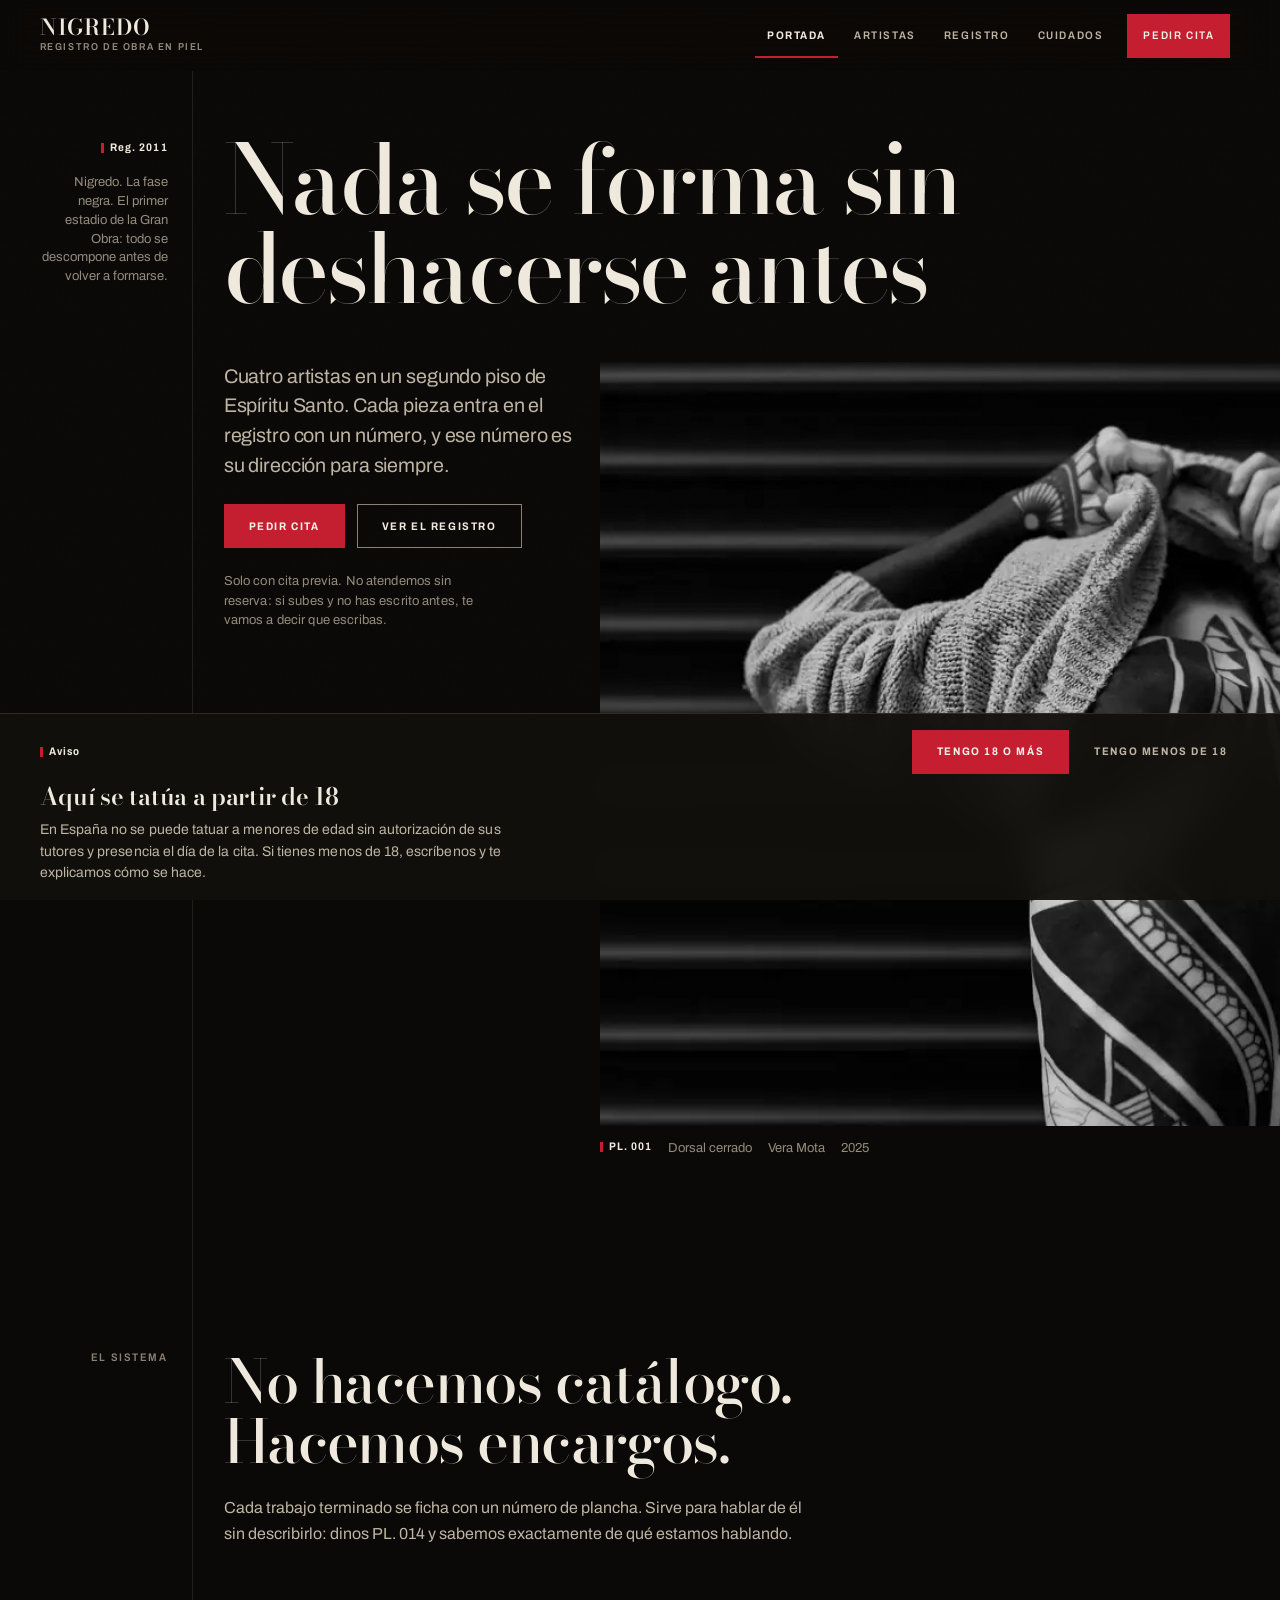
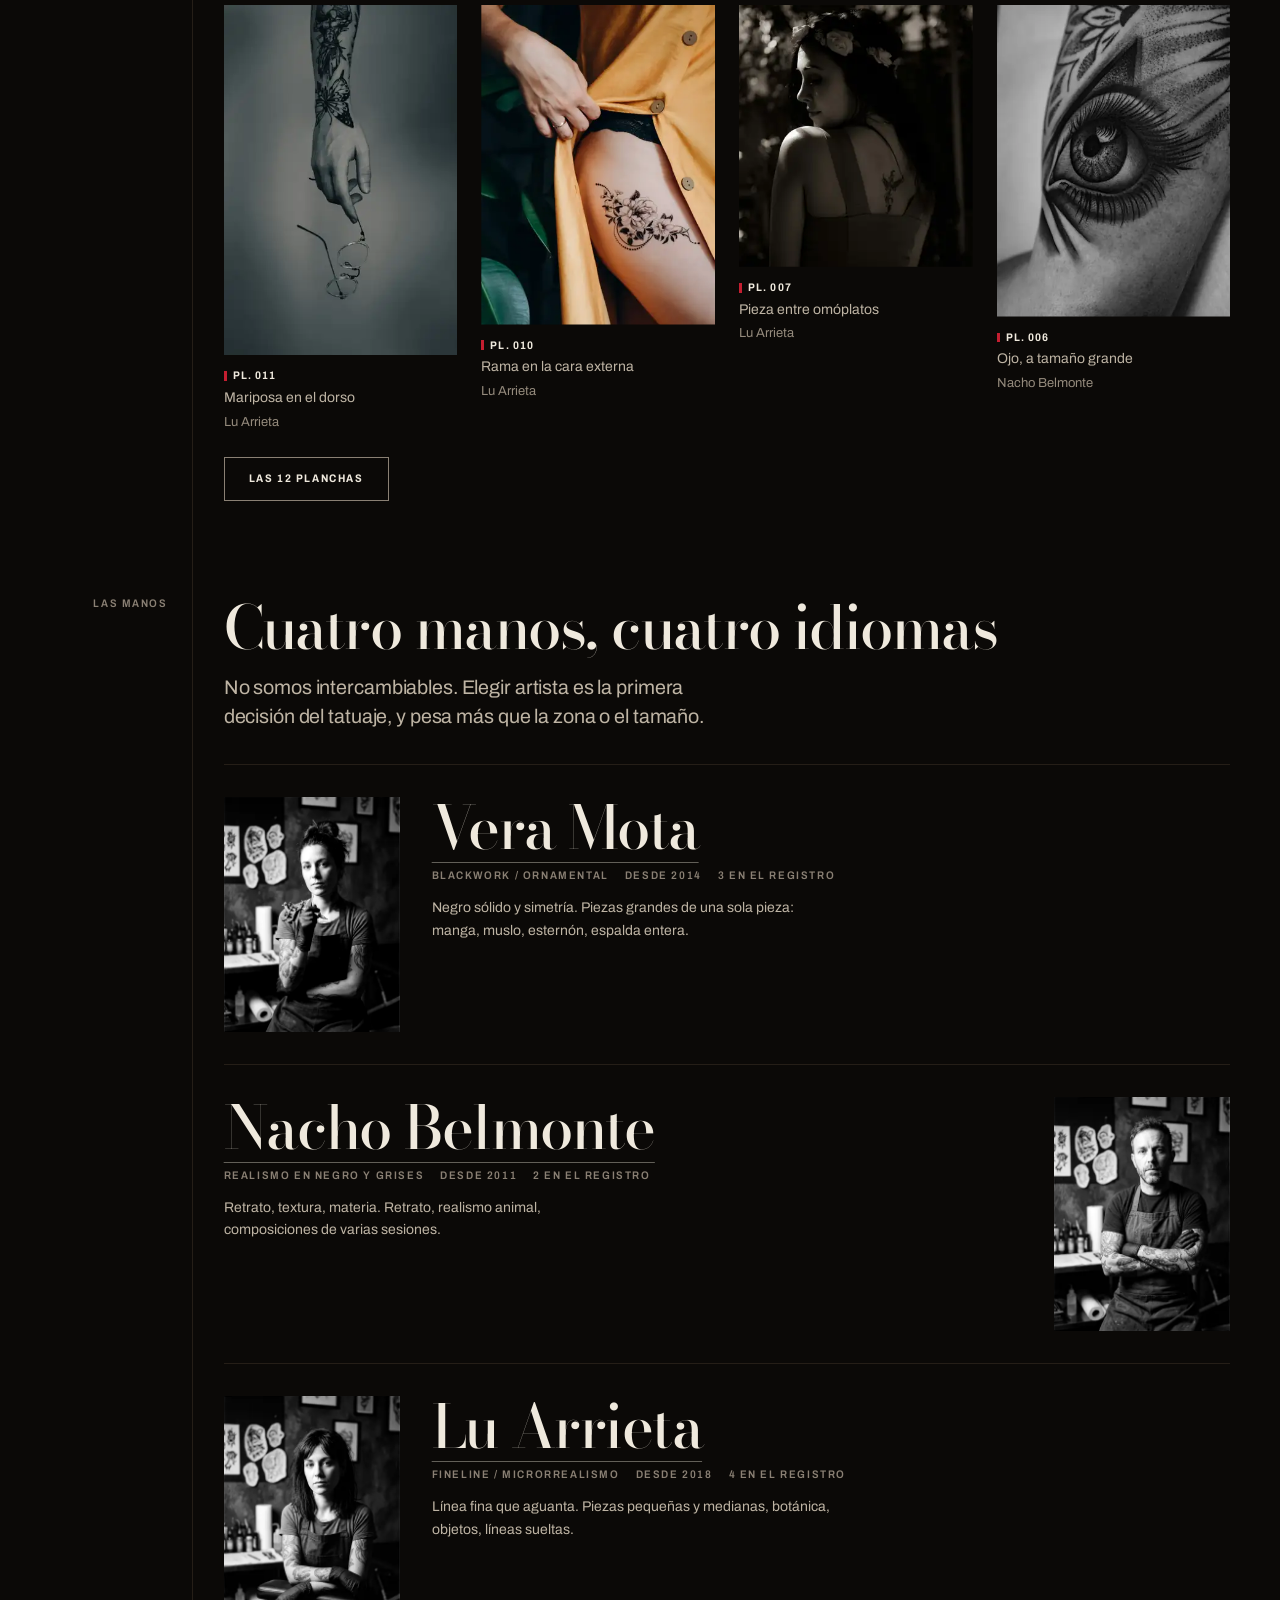
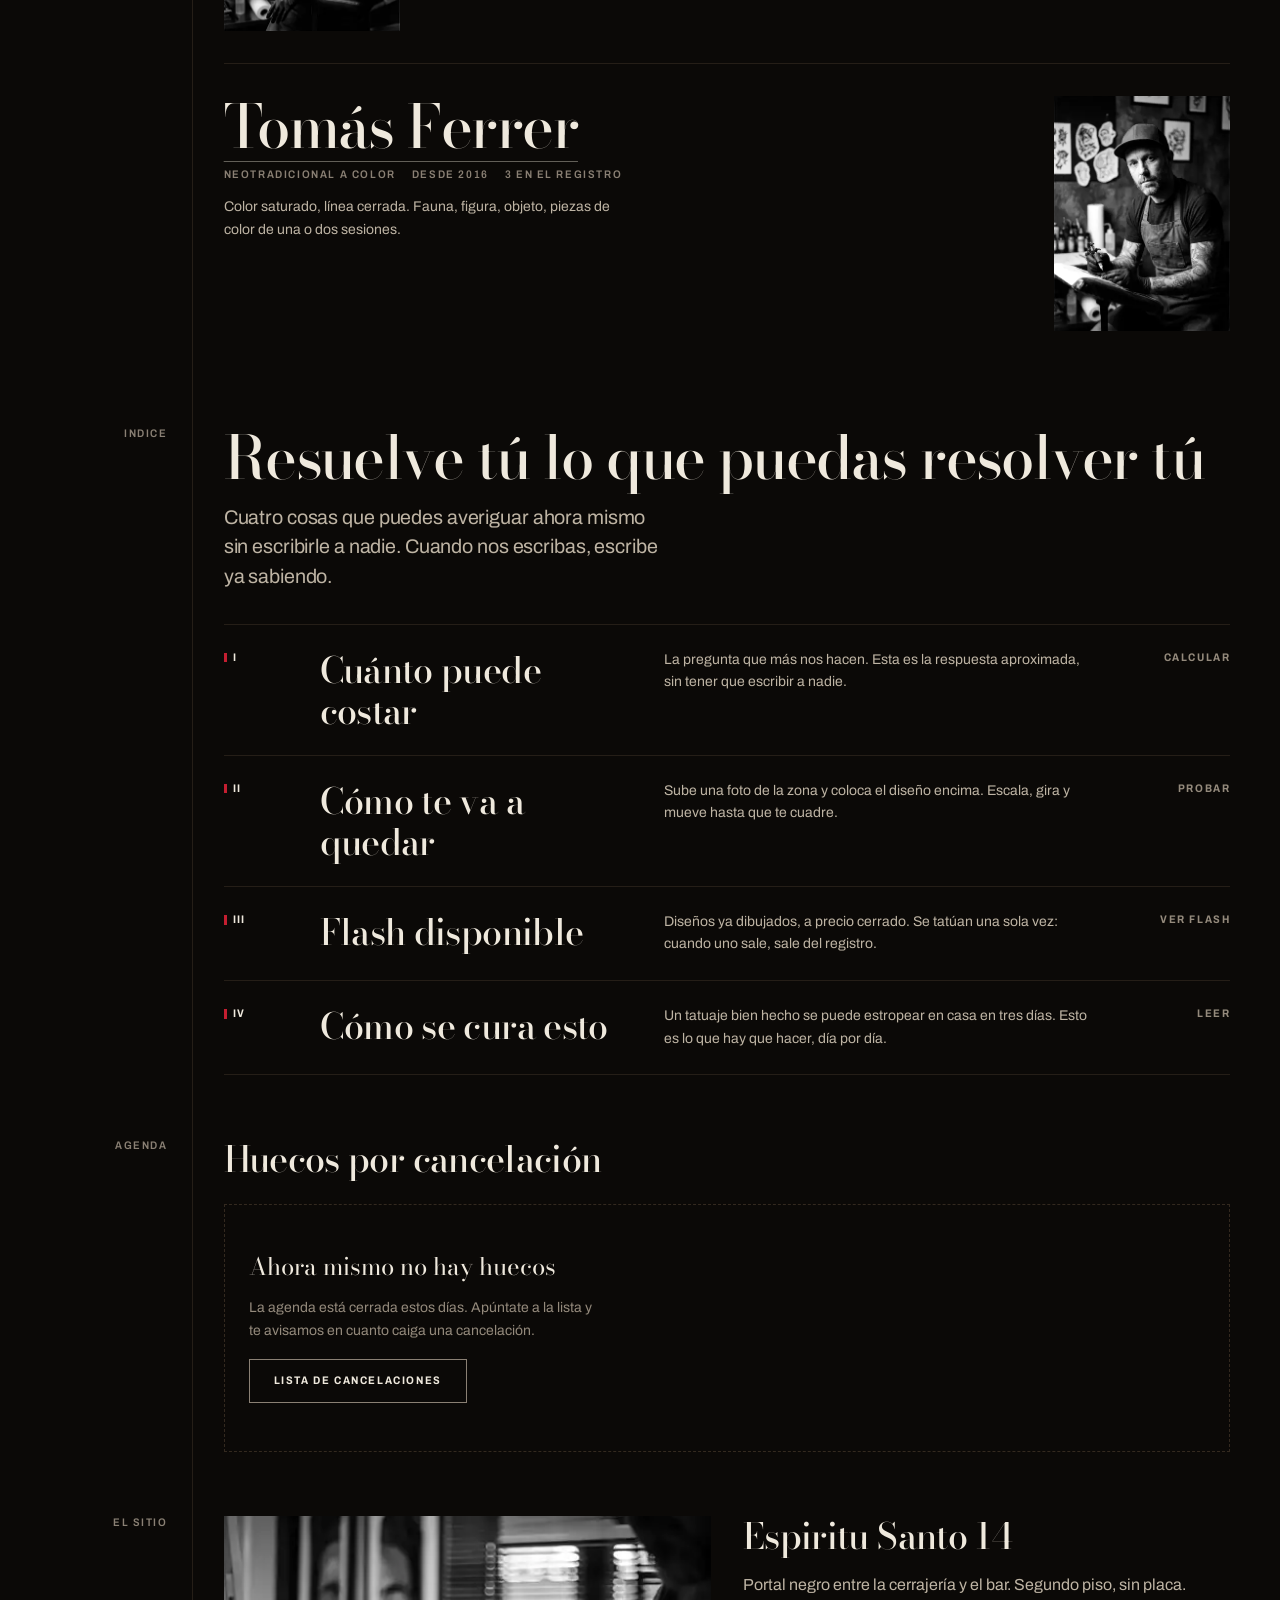
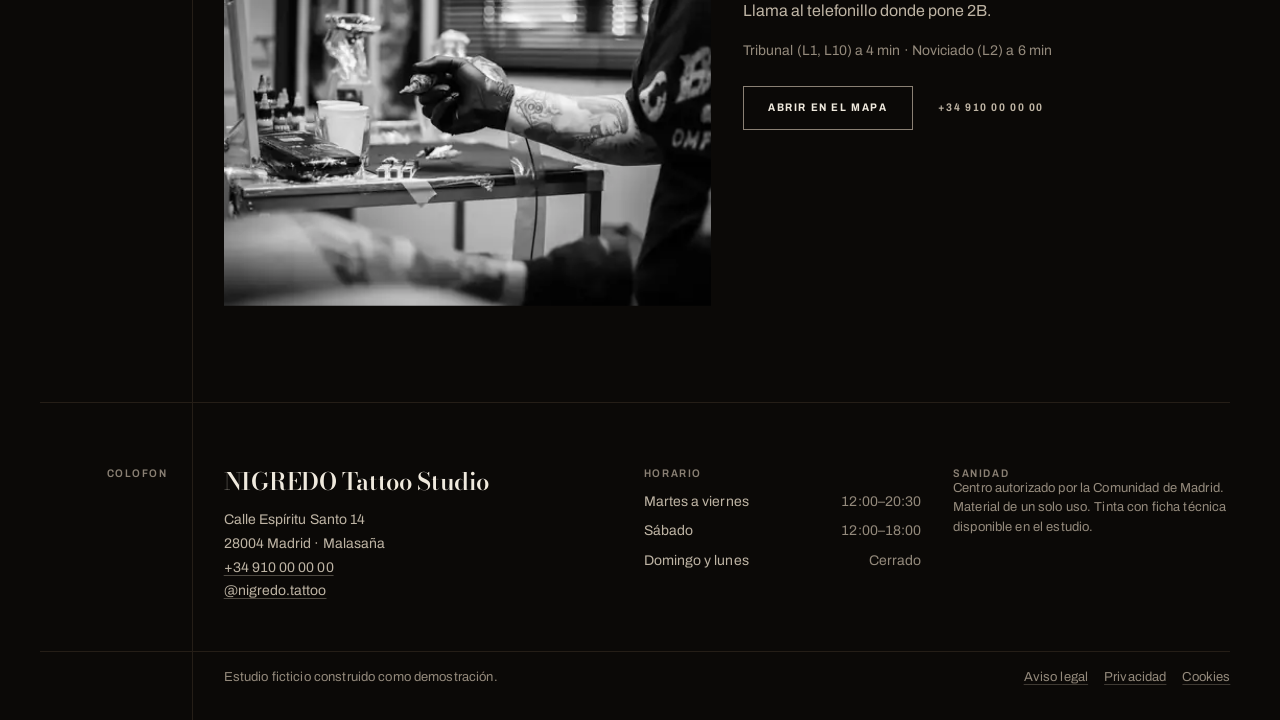
==== index.html @ 772ba39a "Web completa de NIGREDO Tattoo Studio Demostracion comercial de una web para un estudio de tatuaje: " ====
<!DOCTYPE html>
<!-- El texto de esta página se vuelca desde js/content.js con
     python tools/sync-contenido.py
     Edítalo allí, no aquí: al volver a volcar se sobrescribe. -->
<html lang="es"><head>
<meta charset="utf-8">
<meta name="viewport" content="width=device-width, initial-scale=1">
<title>NIGREDO Tattoo Studio · Malasaña, Madrid</title>
<meta name="description" content="Estudio de tatuaje en la calle Espíritu Santo 14, Malasaña. Blackwork, realismo en negro y grises, fineline y neotradicional a color. Solo con cita previa.">
<link rel="canonical" href="https://nigredo.example/">

<meta property="og:type" content="website">
<meta property="og:locale" content="es_ES">
<meta property="og:site_name" content="NIGREDO Tattoo Studio">
<meta property="og:title" content="NIGREDO Tattoo Studio · Malasaña, Madrid">
<meta property="og:description" content="Cuatro artistas, cuatro lenguajes. Cada pieza entra en el registro con un número. Solo con cita previa.">
<meta property="og:image" content="https://nigredo.example/assets/img/og.png">
<meta property="og:image:width" content="1200">
<meta property="og:image:height" content="630">
<meta property="og:image:alt" content="NIGREDO Tattoo Studio, registro de obra en piel. Calle Espíritu Santo 14, Malasaña, Madrid.">
<meta name="twitter:card" content="summary_large_image">
<meta name="theme-color" content="#0B0907">

<link rel="icon" href="assets/img/favicon.svg" type="image/svg+xml">
<link rel="preload" href="assets/fonts/bodoni-moda-var.woff2" as="font" type="font/woff2" crossorigin="">
<link rel="stylesheet" href="css/tokens.css">
<link rel="stylesheet" href="css/base.css">
<link rel="stylesheet" href="css/type.css">
<link rel="stylesheet" href="css/layout.css">
<link rel="stylesheet" href="css/components.css">
<link rel="stylesheet" href="css/site.css">


<script src="js/content.js" defer=""></script>
<script src="js/core.js" defer=""></script>
<script src="js/home.js" defer=""></script>
<script type="application/ld+json">{"@context":"https://schema.org","@type":"TattooParlor","name":"NIGREDO Tattoo Studio","description":"Estudio de tatuaje en Malasaña. Cuatro artistas, cuatro lenguajes. Solo por cita.","url":"https://nigredo.example/","telephone":"+34 910 00 00 00","image":"https://nigredo.example/assets/img/hero-1200.webp","priceRange":"€€","address":{"@type":"PostalAddress","streetAddress":"Calle Espíritu Santo 14","postalCode":"28004","addressLocality":"Madrid","addressCountry":"ES"},"geo":{"@type":"GeoCoordinates","latitude":40.4257,"longitude":-3.7038},"openingHoursSpecification":[{"@type":"OpeningHoursSpecification","dayOfWeek":["Tuesday","Wednesday","Thursday","Friday"],"opens":"12:00","closes":"20:30"},{"@type":"OpeningHoursSpecification","dayOfWeek":["Saturday"],"opens":"12:00","closes":"18:00"}],"sameAs":["https://instagram.com/nigredo.tattoo"],"employee":[{"@type":"Person","name":"Vera Mota","jobTitle":"Blackwork / ornamental"},{"@type":"Person","name":"Nacho Belmonte","jobTitle":"Realismo en negro y grises"},{"@type":"Person","name":"Lu Arrieta","jobTitle":"Fineline / microrrealismo"},{"@type":"Person","name":"Tomás Ferrer","jobTitle":"Neotradicional a color"}]}</script></head>

<body>
<!--
  DIRECCION · NIGREDO · surface: portada

  THESIS: Un estudio de tatuaje tratado como registro de obra: cada pieza es una
  plancha numerada y citable. Rechaza la rejilla de tarjetas iguales con icono
  arriba que usa por defecto todo negocio local.

  OWN-WORLD: Tinta negra calida (#0B0907). Un unico papel hueso (#F4EFE6) que
  aparece solo donde vive la obra o un dato. Un unico lacre (#C41E30) que solo
  toca lo manipulable. Filetes de 1px, cero radio en toda la web, sombra
  unicamente bajo el papel. Bodoni Moda con eje opsz real sobre Archivo variable.

  STORY: El visitante ve criterio antes que precio, entiende que artista le
  corresponde, y llega al formulario con la solicitud ya estructurada.

  FIRST VIEWPORT: Eje vertical a 9.5rem del borde. Numero de plancha en el
  margen izquierdo. Titular Bodoni a 6rem colgando del eje. Obra a sangre a la
  derecha, sin marco.

  FORM: Registro de especimenes grabado. Candidato 3 de la lista ordenada.

  FINISH: unreviewed and undocumented is unfinished; this build ends with the
  finish review, the verdict, and DESIGN.md
-->

<a class="skip" href="#main">Saltar al contenido</a>

<header class="nav" data-nav=""><a class="nav__marca" href="index.html"><span class="nav__nombre">NIGREDO</span><span class="nav__lema">Registro de obra en piel</span></a><button class="nav__abrir" type="button" aria-expanded="false" aria-controls="nav-menu"><span class="nav__abrir-txt">Menu</span><span class="nav__abrir-barras" aria-hidden="true"><i></i><i></i></span></button><nav id="nav-menu" class="nav__menu" aria-label="Principal"><ul class="nav__lista" role="list"><li><a href="index.html" aria-current="page" class="nav__link">Portada</a></li><li><a href="artistas.html" class="nav__link">Artistas</a></li><li><a href="galeria.html" class="nav__link">Registro</a></li><li><a href="cuidados.html" class="nav__link">Cuidados</a></li><li><a href="reservar.html" class="nav__link nav__link--cita">Pedir cita</a></li></ul></nav></header>

<div class="page">
  <main id="main">

    <!-- ============ PORTADA ============ -->
    <section class="hero">
      <div class="reg">
        <div class="reg__margin" data-hero-margen=""><p class="plate-no">Reg.&nbsp;2011</p><p class="marginalia only-desk" style="margin-top:var(--s3)">Nigredo. La fase negra. El primer estadio de la Gran Obra: todo se descompone antes de volver a formarse.</p></div>
        <div class="reg__body">
          <h1 class="d1 hero__titular rsv-d1-3" data-hero-titular="">Nada se forma sin deshacerse antes</h1>
        </div>
      </div>

      <div class="hero__obra">
        <div class="hero__intro rsv-lead-3" data-hero-intro=""><p class="lead" style="max-width:34ch">Cuatro artistas en un segundo piso de Espíritu Santo. Cada pieza entra en el registro con un número, y ese número es su dirección para siempre.</p><div class="hero__acciones"><a class="btn btn--stamp" href="reservar.html">Pedir cita</a><a class="btn" href="galeria.html">Ver el registro</a></div><p class="xs fg-3" style="margin-top:var(--s5);max-width:38ch">Solo con cita previa. No atendemos sin reserva: si subes y no has escrito antes, te vamos a decir que escribas.</p></div>
        <figure class="hero__lamina">
          <!-- Estatico a proposito: es el elemento LCP y el escaner de precarga
               tiene que encontrarlo antes de ejecutar ningun JavaScript. -->
          <img src="assets/img/hero-520.webp" srcset="assets/img/hero-1800.webp 1800w,
                       assets/img/hero-1200.webp 1200w,
                       assets/img/hero-840.webp 840w,
                       assets/img/hero-520.webp 520w" sizes="(min-width: 60rem) 58vw, 100vw" width="1000" height="800" alt="Espalda tatuada por completo con una pieza ornamental de negro sólido y simetría axial, fotografiada a contraluz contra una persiana de lamas horizontales." fetchpriority="high" decoding="sync">
          <figcaption class="hero__pie" data-hero-pie=""><span class="plate-no">PL.&nbsp;001</span><span>Dorsal cerrado</span><span>Vera Mota</span><span class="num">2025</span></figcaption>
        </figure>
      </div>
    </section>

    <!-- ============ EL REGISTRO ============ -->
    <section class="band" aria-labelledby="t-registro">
      <div class="reg">
        <div class="reg__margin"><p class="label">El sistema</p></div>
        <div class="reg__body">
          <h2 class="d2 rsv-d2" id="t-registro" data-reg-titular="">No hacemos catálogo. Hacemos encargos.</h2>
          <p class="body fg-2 rsv-body-3" style="margin-top:var(--s5)" data-reg-texto="">Cada trabajo terminado se ficha con un número de plancha. Sirve para hablar de él sin describirlo: dinos PL. 014 y sabemos exactamente de qué estamos hablando.</p>
        </div>
      </div>
      <div class="reg" style="margin-top:var(--s6)">
        <div class="reg__margin"></div>
        <div class="reg__full" data-reg-tira=""><ul class="tira" role="list"><li class="tira__item"><a class="tira__enlace" href="galeria.html#pl-011"><span class="tira__lamina" data-revelar data-revelar-orden="0"><img src="assets/img/pl-011-380.webp" srcset="assets/img/pl-011-1500.webp 1500w, assets/img/pl-011-900.webp 900w, assets/img/pl-011-720.webp 720w, assets/img/pl-011-600.webp 600w, assets/img/pl-011-380.webp 380w" sizes="(min-width: 60rem) 22vw, (min-width: 40rem) 44vw, 78vw" alt="Mano sosteniendo unas gafas por la patilla, con una mariposa de línea fina tatuada en el dorso, sobre fondo gris liso." width="1000" height="1500" loading="lazy" decoding="async"></span><span class="tira__pie"><span class="plate-no">PL.&nbsp;011</span><span class="tira__titulo">Mariposa en el dorso</span><span class="tira__meta">Lu Arrieta</span></span></a></li><li class="tira__item"><a class="tira__enlace" href="galeria.html#pl-010"><span class="tira__lamina" data-revelar data-revelar-orden="1"><img src="assets/img/pl-010-380.webp" srcset="assets/img/pl-010-1500.webp 1500w, assets/img/pl-010-900.webp 900w, assets/img/pl-010-720.webp 720w, assets/img/pl-010-600.webp 600w, assets/img/pl-010-380.webp 380w" sizes="(min-width: 60rem) 22vw, (min-width: 40rem) 44vw, 78vw" alt="Rama floral de línea fina tatuada en la cara externa del muslo, con una camisa amarilla apartada con la mano para dejarla a la vista." width="1000" height="1369" loading="lazy" decoding="async"></span><span class="tira__pie"><span class="plate-no">PL.&nbsp;010</span><span class="tira__titulo">Rama en la cara externa</span><span class="tira__meta">Lu Arrieta</span></span></a></li><li class="tira__item"><a class="tira__enlace" href="galeria.html#pl-007"><span class="tira__lamina" data-revelar data-revelar-orden="2"><img src="assets/img/pl-007-380.webp" srcset="assets/img/pl-007-1500.webp 1500w, assets/img/pl-007-900.webp 900w, assets/img/pl-007-720.webp 720w, assets/img/pl-007-600.webp 600w, assets/img/pl-007-380.webp 380w" sizes="(min-width: 60rem) 22vw, (min-width: 40rem) 44vw, 78vw" alt="Espalda de una mujer en penumbra, con una pieza pequeña de línea fina entre los omóplatos y flores secas prendidas en el pelo." width="1000" height="1121" loading="lazy" decoding="async"></span><span class="tira__pie"><span class="plate-no">PL.&nbsp;007</span><span class="tira__titulo">Pieza entre omóplatos</span><span class="tira__meta">Lu Arrieta</span></span></a></li><li class="tira__item"><a class="tira__enlace" href="galeria.html#pl-006"><span class="tira__lamina" data-revelar data-revelar-orden="3"><img src="assets/img/pl-006-380.webp" srcset="assets/img/pl-006-1500.webp 1500w, assets/img/pl-006-900.webp 900w, assets/img/pl-006-720.webp 720w, assets/img/pl-006-600.webp 600w, assets/img/pl-006-380.webp 380w" sizes="(min-width: 60rem) 22vw, (min-width: 40rem) 44vw, 78vw" alt="Ojo tatuado en realismo de negro y grises a gran escala, con las pestañas trazadas una a una y el iris resuelto en degradado de puntillismo." width="1000" height="1333" loading="lazy" decoding="async"></span><span class="tira__pie"><span class="plate-no">PL.&nbsp;006</span><span class="tira__titulo">Ojo, a tamaño grande</span><span class="tira__meta">Nacho Belmonte</span></span></a></li></ul><p style="margin-top:var(--s5)"><a class="btn" href="galeria.html">Las 12 planchas</a></p></div>
      </div>
    </section>

    <!-- ============ ARTISTAS ============ -->
    <section class="band band--tight" aria-labelledby="t-artistas">
      <div class="reg">
        <div class="reg__margin"><p class="label">Las manos</p></div>
        <div class="reg__body">
          <h2 class="d2 rsv-d2" id="t-artistas" data-art-titular="">Cuatro manos, cuatro idiomas</h2>
          <p class="lead rsv-lead-2" style="margin-top:var(--s4)" data-art-entradilla="">No somos intercambiables. Elegir artista es la primera decisión del tatuaje, y pesa más que la zona o el tamaño.</p>
        </div>
      </div>
      <div class="reg" style="margin-top:var(--s6)">
        <div class="reg__margin"></div>
        <div class="reg__full" data-art-lista=""><article class="firma"><a class="firma__retrato" href="artistas.html#vera-mota" tabindex="-1" aria-hidden="true"><img src="assets/img/artista-vera-360.webp" srcset="assets/img/artista-vera-840.webp 840w, assets/img/artista-vera-560.webp 560w, assets/img/artista-vera-360.webp 360w" sizes="(min-width: 48rem) 11rem, 100vw" alt="" width="1000" height="1344" loading="lazy" decoding="async"></a><div class="firma__texto"><h3 class="firma__nombre"><a href="artistas.html#vera-mota">Vera Mota</a></h3><div class="firma__meta"><span class="label">Blackwork / ornamental</span><span class="label num">Desde 2014</span><span class="label num">3 en el registro</span></div><p class="firma__bio">Negro sólido y simetría. Piezas grandes de una sola pieza: manga, muslo, esternón, espalda entera.</p></div></article><article class="firma"><a class="firma__retrato" href="artistas.html#nacho-belmonte" tabindex="-1" aria-hidden="true"><img src="assets/img/artista-nacho-360.webp" srcset="assets/img/artista-nacho-840.webp 840w, assets/img/artista-nacho-560.webp 560w, assets/img/artista-nacho-360.webp 360w" sizes="(min-width: 48rem) 11rem, 100vw" alt="" width="1000" height="1345" loading="lazy" decoding="async"></a><div class="firma__texto"><h3 class="firma__nombre"><a href="artistas.html#nacho-belmonte">Nacho Belmonte</a></h3><div class="firma__meta"><span class="label">Realismo en negro y grises</span><span class="label num">Desde 2011</span><span class="label num">2 en el registro</span></div><p class="firma__bio">Retrato, textura, materia. Retrato, realismo animal, composiciones de varias sesiones.</p></div></article><article class="firma"><a class="firma__retrato" href="artistas.html#lu-arrieta" tabindex="-1" aria-hidden="true"><img src="assets/img/artista-lu-360.webp" srcset="assets/img/artista-lu-840.webp 840w, assets/img/artista-lu-560.webp 560w, assets/img/artista-lu-360.webp 360w" sizes="(min-width: 48rem) 11rem, 100vw" alt="" width="1000" height="1345" loading="lazy" decoding="async"></a><div class="firma__texto"><h3 class="firma__nombre"><a href="artistas.html#lu-arrieta">Lu Arrieta</a></h3><div class="firma__meta"><span class="label">Fineline / microrrealismo</span><span class="label num">Desde 2018</span><span class="label num">4 en el registro</span></div><p class="firma__bio">Línea fina que aguanta. Piezas pequeñas y medianas, botánica, objetos, líneas sueltas.</p></div></article><article class="firma"><a class="firma__retrato" href="artistas.html#tomas-ferrer" tabindex="-1" aria-hidden="true"><img src="assets/img/artista-tomas-360.webp" srcset="assets/img/artista-tomas-840.webp 840w, assets/img/artista-tomas-560.webp 560w, assets/img/artista-tomas-360.webp 360w" sizes="(min-width: 48rem) 11rem, 100vw" alt="" width="1000" height="1354" loading="lazy" decoding="async"></a><div class="firma__texto"><h3 class="firma__nombre"><a href="artistas.html#tomas-ferrer">Tomás Ferrer</a></h3><div class="firma__meta"><span class="label">Neotradicional a color</span><span class="label num">Desde 2016</span><span class="label num">3 en el registro</span></div><p class="firma__bio">Color saturado, línea cerrada. Fauna, figura, objeto, piezas de color de una o dos sesiones.</p></div></article></div>
      </div>
    </section>

    <!-- ============ HERRAMIENTAS ============ -->
    <section class="band band--tight" aria-labelledby="t-antes">
      <div class="reg">
        <div class="reg__margin"><p class="label">Indice</p></div>
        <div class="reg__body">
          <h2 class="d2" id="t-antes">Resuelve tú lo que puedas resolver tú</h2>
          <p class="lead" style="margin-top:var(--s4)">
            Cuatro cosas que puedes averiguar ahora mismo sin escribirle a nadie.
            Cuando nos escribas, escribe ya sabiendo.
          </p>
        </div>
      </div>
      <div class="reg" style="margin-top:var(--s6)">
        <div class="reg__margin"></div>
        <div class="reg__full" data-indice=""><div class="indice"><a class="indice__fila" href="reservar.html#estimador"><span class="plate-no indice__num">I</span><span class="indice__titulo">Cuánto puede costar</span><span class="indice__texto">La pregunta que más nos hacen. Esta es la respuesta aproximada, sin tener que escribir a nadie.</span><span class="indice__ir">Calcular</span></a><a class="indice__fila" href="reservar.html#simulador"><span class="plate-no indice__num">II</span><span class="indice__titulo">Cómo te va a quedar</span><span class="indice__texto">Sube una foto de la zona y coloca el diseño encima. Escala, gira y mueve hasta que te cuadre.</span><span class="indice__ir">Probar</span></a><a class="indice__fila" href="galeria.html#flash"><span class="plate-no indice__num">III</span><span class="indice__titulo">Flash disponible</span><span class="indice__texto">Diseños ya dibujados, a precio cerrado. Se tatúan una sola vez: cuando uno sale, sale del registro.</span><span class="indice__ir">Ver flash</span></a><a class="indice__fila" href="cuidados.html"><span class="plate-no indice__num">IV</span><span class="indice__titulo">Cómo se cura esto</span><span class="indice__texto">Un tatuaje bien hecho se puede estropear en casa en tres días. Esto es lo que hay que hacer, día por día.</span><span class="indice__ir">Leer</span></a></div></div>
      </div>
    </section>

    <!-- ============ HUECOS ============ -->
    <section class="band band--tight" aria-labelledby="t-huecos">
      <div class="reg">
        <div class="reg__margin"><p class="label">Agenda</p></div>
        <div class="reg__body">
          <h2 class="d3 rsv-d3" id="t-huecos" data-huecos-titular="">Huecos por cancelación</h2>
          <p class="body fg-2" style="margin-top:var(--s4)" data-huecos-entradilla="">Alguien ha anulado. Si te pilla bien, es tuyo.</p>
          <div data-huecos-lista="" style="margin-top:var(--s5)"><div class="hueco"><p class="hueco__cuando num"><b>jueves, 24 de septiembre</b><br>16:00 · 3 h</p><p class="hueco__nota">Lu Arrieta. Hueco de tarde. Entra una pieza de hasta 12 cm.</p><a class="btn" href="reservar.html?hueco=2026-09-24_16:00">Lo quiero</a></div><div class="hueco"><p class="hueco__cuando num"><b>sábado, 26 de septiembre</b><br>12:00 · 5 h</p><p class="hueco__nota">Vera Mota. Sesión larga. Ideal para arrancar una pieza grande.</p><a class="btn" href="reservar.html?hueco=2026-09-26_12:00">Lo quiero</a></div><div class="hueco"><p class="hueco__cuando num"><b>viernes, 2 de octubre</b><br>17:30 · 2 h</p><p class="hueco__nota">Tomás Ferrer. Corto: flash o pieza pequeña a color.</p><a class="btn" href="reservar.html?hueco=2026-10-02_17:30">Lo quiero</a></div><p style="margin-top:var(--s5)"><a class="btn btn--quiet" href="reservar.html#espera">Lista de cancelaciones</a></p></div>
        </div>
      </div>
    </section>

    <!-- ============ EL SITIO ============ -->
    <section class="band" aria-labelledby="t-sitio">
      <div class="reg">
        <div class="reg__margin"><p class="label">El sitio</p></div>
        <div class="reg__body">
          <div class="lugar" data-lugar=""><figure class="lugar__foto" data-revelar><img src="assets/img/lugar-560.webp" srcset="assets/img/lugar-1400.webp 1400w, assets/img/lugar-900.webp 900w, assets/img/lugar-560.webp 560w" sizes="(min-width: 48rem) 42vw, 100vw" alt="Puesto de trabajo en blanco y negro: una mano enguantada y tatuada sostiene una cazoleta de tinta sobre la mesa preparada, con la persiana filtrando la luz y un retrato enmarcado al fondo." width="1000" height="666" loading="lazy" decoding="async"></figure><div class="lugar__texto"><h2 class="d3" id="t-sitio">Espiritu Santo 14</h2><p class="body fg-2" style="margin-top:var(--s4)">Portal negro entre la cerrajería y el bar. Segundo piso, sin placa. Llama al telefonillo donde pone 2B.</p><p class="sm fg-3" style="margin-top:var(--s4)">Tribunal (L1, L10) a 4 min · Noviciado (L2) a 6 min</p><div class="hero__acciones"><a class="btn" href="https://www.google.com/maps/search/?api=1&amp;query=Calle%20Esp%C3%ADritu%20Santo%2014%2C%2028004%20Madrid" rel="noopener">Abrir en el mapa</a><a class="btn btn--quiet" href="tel:+34910000000">+34 910 00 00 00</a></div></div></div>
        </div>
      </div>
    </section>

  </main>

  <footer class="pie" data-pie=""><div class="reg"><div class="reg__margin"><p class="label">Colofon</p></div><div class="reg__body pie__cuerpo"><div class="pie__bloque"><h2 class="d4">NIGREDO Tattoo Studio</h2><address class="pie__dir sm fg-2">Calle Espíritu Santo 14<br>28004 Madrid · Malasaña<br><a href="tel:+34910000000" class="num">+34 910 00 00 00</a><br><a href="https://instagram.com/nigredo.tattoo" rel="noopener">@nigredo.tattoo</a></address></div><div class="pie__bloque"><p class="label">Horario</p><dl class="pie__horas sm"><div class="pie__hora"><dt>Martes a viernes</dt><dd class="num">12:00–20:30</dd></div><div class="pie__hora"><dt>Sábado</dt><dd class="num">12:00–18:00</dd></div><div class="pie__hora"><dt>Domingo y lunes</dt><dd class="num">Cerrado</dd></div></dl></div><div class="pie__bloque"><p class="label">Sanidad</p><p class="xs fg-3">Centro autorizado por la Comunidad de Madrid. Material de un solo uso. Tinta con ficha técnica disponible en el estudio.</p></div></div></div><div class="reg pie__base"><div class="reg__margin"></div><div class="reg__body pie__legal"><p class="xs fg-3">Estudio ficticio construido como demostración.</p><ul class="pie__legales xs" role="list"><li><a href="#">Aviso legal</a></li><li><a href="#">Privacidad</a></li><li><a href="#">Cookies</a></li></ul></div></div></footer>
</div>





</body></html>
---- css/tokens.css ----
/* =============================================================================
   NIGREDO · TOKENS
   Mundo visual: REGISTRO — atlas anatomico grabado, registro de especimenes.
   Regla dura: el lacre solo toca lo manipulable. Nunca decora.
   ========================================================================== */

:root {
  color-scheme: dark;

  /* --- TINTA · negro calido (R>G>B): el fondo es tinta, no "dark mode" ----- */
  --ink:           #0B0907;   /* suelo de pagina                              */
  --ink-field:     #12100C;   /* campo elevado: barras, paneles               */
  --ink-inset:     #181410;   /* campo hundido: inputs, huecos                */
  --ink-deep:      #060505;   /* pozo: bajo una plancha, dentro de un lightbox*/

  /* --- PAPEL · la plancha. Aparece SOLO donde vive la obra o un dato ------- */
  --paper:         #F4EFE6;
  --paper-2:       #E7E0D3;
  --paper-edge:    #CFC5B2;

  /* --- TEXTO sobre tinta · toda la escalera verificada AA ------------------ */
  --fg:            #EFE9DD;   /* 16.44:1  titulares, cuerpo principal         */
  --fg-2:          #BEB4A4;   /*  9.71:1  cuerpo secundario                   */
  --fg-3:          #948A7C;   /*  5.86:1  metadatos, pies                     */
  --fg-mute:       #8A8074;   /*  5.13:1  etiquetas, bordes funcionales       */
  --fg-off:        #5C554B;   /*  2.70:1  SOLO controles deshabilitados       */

  /* --- TEXTO sobre papel --------------------------------------------------- */
  --plate-fg:      #12100C;   /* 16.59:1 */
  --plate-fg-2:    #4A443A;   /*  8.41:1 */
  --plate-fg-3:    #6E6759;   /*  4.89:1 */

  /* --- LACRE · un solo rojo, y tiene oficio -------------------------------- */
  /* El lacre aparece en tres sitios y en ninguno mas:
       1. Lo que el usuario puede manipular: boton, filtro activo, tirador,
          zona elegida en la silueta, paso actual, pagina actual.
       2. El indice de una medida que acaba de cambiar: la cifra viva del
          estimador, la marca sobre una escala.
       3. Una advertencia sanitaria. Es la unica excepcion y esta aqui escrita
          para que se note si alguien abre una cuarta.
     Nunca en un fondo, un filete de separacion, un icono ni un titular.

     3.38:1 sobre tinta  -> pasa 1.4.11 (UI) y texto grande. NUNCA texto chico.
     5.13:1 bajo papel   -> cuando debe llevar texto, se vuelve bloque lleno.  */
  --lacre:         #C41E30;
  --lacre-deep:    #8E1522;   /* presionado / borde inferior del bloque       */
  --lacre-wash:    rgba(196, 30, 48, 0.14);  /* velo de seleccion             */

  /* --- FILETES · el grabado vive aqui, no en el ornamento ------------------ */
  --rule:          #251E17;   /* filete decorativo, separacion de seccion     */
  --rule-lit:      #33291F;   /* filete sobre campo elevado                   */
  --rule-fn:       #8A8074;   /* filete FUNCIONAL (input, boton): 5.13:1      */

  /* --- TIPOGRAFIA ---------------------------------------------------------- */
  --ff-display: "Bodoni Moda", "Bodoni fallback", "Times New Roman", serif;
  --ff-text:    "Archivo", "Archivo fallback", system-ui, sans-serif;

  /* Escala fluida. Techo de display 6rem (96px): mas es cartel, no pagina.    */
  --fs-d1:    clamp(2.75rem, 1.55rem + 6.0vw, 6rem);
  --fs-d2:    clamp(2rem,    1.30rem + 3.5vw, 3.75rem);
  --fs-d3:    clamp(1.5rem,  1.16rem + 1.7vw, 2.25rem);
  --fs-d4:    clamp(1.1875rem, 1.06rem + 0.63vw, 1.5rem);
  --fs-lead:  clamp(1.0625rem, 1.01rem + 0.28vw, 1.25rem);
  --fs-body:  1rem;
  --fs-sm:    0.875rem;
  --fs-xs:    0.8125rem;
  --fs-label: 0.6875rem;

  /* Tracking por tamano (apple-design): negativo arriba, positivo abajo.
     Suelo -0.04em. Un solo letter-spacing global siempre esta mal en algun
     sitio de la escala.                                                       */
  --tr-d1:    -0.035em;
  --tr-d2:    -0.026em;
  --tr-d3:    -0.018em;
  --tr-d4:    -0.012em;
  --tr-lead:  -0.006em;
  --tr-body:   0em;
  --tr-sm:     0.004em;
  --tr-label:  0.145em;   /* versalitas de ficha: abren para poder leerse     */

  /* Interlineado inverso al tamano */
  --lh-d1: 0.93;  --lh-d2: 1.0;   --lh-d3: 1.12;  --lh-d4: 1.22;
  --lh-lead: 1.5; --lh-body: 1.62; --lh-sm: 1.55;  --lh-label: 1.1;

  --measure:     66ch;   /* medida de lectura                                 */
  --measure-tight: 46ch; /* entradillas y pies                                */

  /* --- ESPACIO · un solo ritmo en toda la web ------------------------------ */
  --s1: 0.25rem;  --s2: 0.5rem;   --s3: 0.75rem;  --s4: 1rem;
  --s5: 1.5rem;   --s6: 2rem;     --s7: 3rem;     --s8: 4rem;
  --s9: 6rem;     --s10: 8rem;    --s11: 12rem;

  /* --- RETICULA ------------------------------------------------------------ */
  --gutter:  clamp(1rem, 1.2rem + 1.6vw, 2.75rem);
  --spine:   0rem;              /* columna de margen: numeros de plancha      */
  --maxw:    86rem;
  --touch:   44px;              /* area tactil minima                         */
  --nav-marca: 2.95rem;         /* alto fijo de la marca; de aqui sale el de
                                   la barra, que el script rellena tarde     */

  /* --- SUPERFICIE ---------------------------------------------------------- */
  --r: 0;                        /* el registro se imprime en papel cortado a
                                    escuadra. Cero radio en toda la web.      */
  --hair: 1px;
  /* Sombra SOLO en lo que fisicamente esta encima: la plancha de papel.
     Con desplazamiento y desenfoque reales; nada de halos sin offset.        */
  --shadow-plate: 0 1px 2px rgba(0,0,0,.55), 0 10px 28px -8px rgba(0,0,0,.66);
  --shadow-lift:  0 2px 5px rgba(0,0,0,.6),  0 26px 56px -16px rgba(0,0,0,.76);

  --grain-opacity: 0.042;

  /* --- MOTION -------------------------------------------------------------- */
  /* Curvas fuertes: las integradas de CSS no tienen punch suficiente.         */
  --ease-out:    cubic-bezier(0.23, 1, 0.32, 1);
  --ease-in-out: cubic-bezier(0.77, 0, 0.175, 1);
  --ease-drawer: cubic-bezier(0.32, 0.72, 0, 1);

  --t-press:  120ms;   /* respuesta al pulsar                                 */
  --t-fast:   160ms;   /* hover, color                                        */
  --t-ui:     200ms;   /* desplegables, filtros                               */
  --t-panel:  280ms;   /* paneles, cajones                                    */
  --t-reveal: 520ms;   /* revelado de imagen: material, no UI                 */

  /* --- CAPAS --------------------------------------------------------------- */
  --z-grain: 1;  --z-sticky: 20;  --z-nav: 40;
  --z-panel: 60; --z-lightbox: 80; --z-gate: 90;
}

/* El grano es caro si se hace mal: nada de feTurbulence a pantalla completa.
   Tesela de 128px pre-horneada, en un pseudo-elemento fijo que no repinta.    */
@media (prefers-reduced-transparency: reduce) {
  :root { --grain-opacity: 0; }
}

@media (min-width: 60rem) {
  :root { --spine: 9.5rem; }
}
---- css/base.css ----
/* =============================================================================
   NIGREDO · BASE
   Reset + las superficies que dibuja el navegador y casi nadie viste:
   seleccion, cursor, barra de scroll, anillo de foco, subrayado, vinetas.
   ========================================================================== */

@font-face {
  font-family: "Bodoni Moda";
  src: url("../assets/fonts/bodoni-moda-var.woff2") format("woff2-variations");
  font-weight: 400 900;
  font-stretch: 100%;
  font-style: normal;
  font-display: swap;
  unicode-range: U+0000-00FF, U+0131, U+0152-0153, U+2010-2044, U+20AC,
                 U+2116, U+2122, U+2190-2193, U+2212, U+2248;
}

@font-face {
  font-family: "Archivo";
  src: url("../assets/fonts/archivo-var.woff2") format("woff2-variations");
  font-weight: 100 900;
  font-stretch: 62% 125%;
  font-style: normal;
  font-display: swap;
  unicode-range: U+0000-00FF, U+0131, U+0152-0153, U+2010-2044, U+20AC,
                 U+2116, U+2122, U+2190-2193, U+2212, U+2248;
}


/* --- FALLBACK CON LAS MISMAS METRICAS ---------------------------------------
   `font-display: swap` pinta primero con la fuente del sistema y cambia cuando
   llega la real. Si las dos ocupan distinto, el texto entero se recoloca: en
   una conexion lenta eso da un CLS de 1,0, que es la peor nota posible en una
   metrica que Google usa para posicionar.

   Estas dos caras no descargan nada: son Times y Arial con las metricas
   reescaladas para ocupar exactamente lo mismo que Bodoni y Archivo. El
   intercambio deja de mover nada. Los porcentajes salen de comparar las tablas
   de las fuentes, no a ojo: los recalcula tools/metricas-fallback.py.
   -------------------------------------------------------------------------- */

@font-face {
  font-family: "Bodoni fallback";
  src: local("Times New Roman"), local("Times"), local("Liberation Serif"), local("Tinos");
  size-adjust: 115.95%;
  ascent-override: 97.02%;
  descent-override: 34.50%;
  line-gap-override: 0%;
}

@font-face {
  font-family: "Archivo fallback";
  src: local("Arial"), local("Helvetica Neue"), local("Liberation Sans"), local("Arimo");
  size-adjust: 97.59%;
  ascent-override: 89.97%;
  descent-override: 21.52%;
  line-gap-override: 0%;
}

/* --- RESET ---------------------------------------------------------------- */

*, *::before, *::after { box-sizing: border-box; }

* { margin: 0; }

/* El `display:none` del atributo [hidden] lo pone la hoja del navegador, con
   la especificidad mas baja que existe: cualquier `display` de autor lo pisa
   y el elemento sigue a la vista. Pasa siempre con botones y flex. */
[hidden] { display: none !important; }

html {
  -webkit-text-size-adjust: 100%;
  text-size-adjust: 100%;
  scrollbar-gutter: stable;
  /* Sin scroll-behavior: smooth global. Un salto de ancla debe ser inmediato;
     el scroll suave secuestra el control del usuario.                        */
}

body {
  min-height: 100svh;
  background-color: var(--ink);
  color: var(--fg);
  font-family: var(--ff-text);
  font-size: var(--fs-body);
  font-weight: 400;
  line-height: var(--lh-body);
  letter-spacing: var(--tr-body);
  font-synthesis: none;
  -webkit-font-smoothing: antialiased;
  text-rendering: optimizeLegibility;
  overflow-x: clip;
}

img, picture, svg, video, canvas {
  display: block;
  max-width: 100%;
}

img { height: auto; }

input, button, textarea, select {
  font: inherit;
  letter-spacing: inherit;
  color: inherit;
}

button { background: none; border: 0; padding: 0; }

p, h1, h2, h3, h4, li, figcaption, dd, dt { overflow-wrap: break-word; }

ul[role="list"], ol[role="list"] { list-style: none; padding: 0; }

:where(h1, h2, h3, h4) { text-wrap: balance; }
:where(p, li, figcaption) { text-wrap: pretty; }

/* --- SUPERFICIES DEL NAVEGADOR -------------------------------------------- */
/* Todo lo de aqui abajo trae un valor por defecto que no pertenece a ningun
   sistema de diseno. Vestirlas es lo que separa una pagina construida de una
   pagina ensamblada.                                                         */

::selection {
  background-color: var(--lacre);
  color: var(--paper);
  text-shadow: none;
}

:root {
  accent-color: var(--lacre);
  caret-color: var(--lacre);
  scrollbar-color: var(--rule-lit) var(--ink);
  scrollbar-width: thin;
}

::-webkit-scrollbar { width: 11px; height: 11px; }
::-webkit-scrollbar-track { background: var(--ink); }
::-webkit-scrollbar-thumb {
  background: var(--rule-lit);
  border: 3px solid var(--ink);   /* filete de aire: el pulgar queda fino     */
}
::-webkit-scrollbar-thumb:hover { background: var(--fg-off); }
::-webkit-scrollbar-corner { background: var(--ink); }

::placeholder { color: var(--fg-mute); opacity: 1; }

::marker { color: var(--lacre); }

:where(button, a, input, select, summary, [tabindex]) {
  -webkit-tap-highlight-color: transparent;
}

/* El anillo de foco es una marca de registro: dos filetes de lacre a escuadra.
   3.38:1 sobre tinta -> cumple 1.4.11. Sobre lacre, se invierte a papel.     */
:focus-visible {
  outline: 2px solid var(--lacre);
  outline-offset: 3px;
}
.on-lacre :focus-visible,
:focus-visible.on-lacre { outline-color: var(--paper); }

/* Sin :focus sin -visible: el raton no debe dejar anillos por la pagina.     */
:focus:not(:focus-visible) { outline: none; }

a {
  color: inherit;
  text-decoration-color: color-mix(in srgb, currentColor 38%, transparent);
  text-decoration-thickness: from-font;
  text-underline-offset: 0.22em;
  transition: text-decoration-color var(--t-fast) ease,
              color var(--t-fast) ease;
}
@media (hover: hover) and (pointer: fine) {
  a:hover { text-decoration-color: var(--lacre); }
}

/* --- GRANO ---------------------------------------------------------------- */
/* Tesela de 128px en un pseudo-elemento fijo. No repinta al hacer scroll y no
   intercepta el puntero. Nada de filtros SVG a pantalla completa.            */
body::after {
  content: "";
  position: fixed;
  /* `inset: 0` basta en un elemento fijo, y sin `will-change`: promocionarlo
     a capa propia teniendo mix-blend-mode obliga a recomponer el viewport
     entero en cada repintado, y Chrome contabiliza eso como desplazamiento.  */
  inset: 0;
  z-index: var(--z-grain);
  pointer-events: none;
  /* GRANO:INICIO */
  background-image: url("[data-uri]");
  /* GRANO:FIN */
  background-repeat: repeat;
  background-size: 128px 128px;
  mix-blend-mode: overlay;
  opacity: var(--grain-opacity);
}

/* --- SALTO AL CONTENIDO ---------------------------------------------------- */

.skip {
  position: absolute;
  left: var(--gutter);
  top: 0;
  z-index: 100;
  transform: translateY(-140%);
  background: var(--lacre);
  color: var(--paper);
  padding: var(--s3) var(--s5);
  font-size: var(--fs-label);
  font-stretch: 88%;
  font-weight: 600;
  letter-spacing: var(--tr-label);
  text-transform: uppercase;
  text-decoration: none;
  transition: transform var(--t-ui) var(--ease-out);
}
.skip:focus-visible { transform: translateY(0); outline-color: var(--paper); }

.visually-hidden:not(:focus):not(:active) {
  position: absolute;
  width: 1px; height: 1px;
  margin: -1px; padding: 0; border: 0;
  overflow: hidden;
  clip-path: inset(50%);
  white-space: nowrap;
}

/* --- MOVIMIENTO REDUCIDO --------------------------------------------------- */
/* En serio: no basta con desactivar dos cosas. Se cortan los desplazamientos,
   los revelados y los resortes; se conservan opacidad y color, que ayudan a
   entender lo que pasa. Cada modulo de js consulta la misma media query.     */
@media (prefers-reduced-motion: reduce) {
  *, *::before, *::after {
    animation-duration: 1ms !important;
    animation-iteration-count: 1 !important;
    transition-duration: 1ms !important;
    scroll-behavior: auto !important;
  }
  /* Se devuelven los cambios que si comunican, ya sin desplazamiento. */
  a, button, .btn, [data-state] {
    transition-property: color, background-color, border-color,
                         text-decoration-color, opacity !important;
    transition-duration: 140ms !important;
  }
  .reveal { opacity: 1 !important; transform: none !important; clip-path: none !important; }
}
---- css/type.css ----
/* =============================================================================
   NIGREDO · TIPOGRAFIA
   Bodoni Moda con eje opsz real para titulares; Archivo variable para todo lo
   demas. Tracking e interlineado son especificos de cada tamano: un unico
   letter-spacing global siempre esta mal en algun punto de la escala.
   ========================================================================== */

.d1, .d2, .d3, .d4 {
  font-family: var(--ff-display);
  font-optical-sizing: auto;   /* el eje opsz engorda el trazo fino al reducir */
  font-weight: 500;
  text-wrap: balance;
}

.d1 { font-size: var(--fs-d1); line-height: var(--lh-d1); letter-spacing: var(--tr-d1); }
.d2 { font-size: var(--fs-d2); line-height: var(--lh-d2); letter-spacing: var(--tr-d2); }
.d3 { font-size: var(--fs-d3); line-height: var(--lh-d3); letter-spacing: var(--tr-d3); }
.d4 { font-size: var(--fs-d4); line-height: var(--lh-d4); letter-spacing: var(--tr-d4); font-weight: 600; }

.lead {
  font-size: var(--fs-lead);
  line-height: var(--lh-lead);
  letter-spacing: var(--tr-lead);
  color: var(--fg-2);
  max-width: var(--measure-tight);
}

.body  { max-width: var(--measure); }
.body + .body { margin-top: var(--s4); }

.sm  { font-size: var(--fs-sm);  line-height: var(--lh-sm); letter-spacing: var(--tr-sm); }
.xs  { font-size: var(--fs-xs);  line-height: 1.5; letter-spacing: 0.01em; }

/* Versalita de ficha. Vive en el margen, en una cabecera de columna o en la
   etiqueta de un campo. NUNCA encima de un titular haciendo de antetitulo.   */
.label {
  font-family: var(--ff-text);
  font-size: var(--fs-label);
  font-weight: 600;
  font-stretch: 88%;
  line-height: var(--lh-label);
  letter-spacing: var(--tr-label);
  text-transform: uppercase;
  color: var(--fg-mute);
}

/* Cifras. Precios, sesiones, horas, centimetros, numeros de plancha: todo lo
   medible se alinea en columna con cifras tabulares. No es mono de adorno;
   es que las cifras tienen que cuadrar unas debajo de otras.                 */
.num {
  font-variant-numeric: tabular-nums lining-nums;
  font-feature-settings: "tnum" 1, "lnum" 1;
}

.fg-2 { color: var(--fg-2); }
.fg-3 { color: var(--fg-3); }

/* --- PRIMITIVAS DEL REGISTRO ---------------------------------------------- */

/* Numero de plancha: la direccion de la obra. Es citable y es un enlace real.

   El numero NO va en lacre. A 11 px el lacre da 3,38:1 sobre tinta y se queda
   por debajo del 4,5:1 que exige el texto pequeno. La senal de "esto es una
   direccion viva" la lleva una marca de indice al lado, que como grafico solo
   necesita 3:1; el numero se lee en blanco a 16,44:1. Misma lectura, y ademas
   es lo que hace una lamina de verdad: la tinta roja es el sello, no el texto. */
.plate-no {
  display: inline-flex;
  align-items: center;
  gap: 0.55em;
  font-family: var(--ff-text);
  font-size: var(--fs-label);
  font-weight: 700;
  font-stretch: 88%;
  letter-spacing: 0.1em;
  font-variant-numeric: tabular-nums lining-nums;
  color: var(--fg);
  white-space: nowrap;
}
.plate-no::before {
  content: "";
  flex: none;
  width: 3px;
  height: 0.9em;
  background: var(--lacre);
}
.plate-no abbr { text-decoration: none; }

/* Bloque estampado. El lacre no llega a 4.5:1 sobre tinta, asi que cuando
   tiene que llevar texto se vuelve solido y el texto se cala en papel.
   La restriccion y la estetica coinciden: un sello es exactamente esto.      */
.stamp {
  display: inline-flex;
  align-items: center;
  gap: var(--s2);
  background: var(--lacre);
  color: var(--paper);
  padding: 0.35em 0.7em 0.3em;
  font-size: var(--fs-label);
  font-weight: 700;
  font-stretch: 88%;
  line-height: 1.1;
  letter-spacing: var(--tr-label);
  text-transform: uppercase;
  font-variant-numeric: tabular-nums lining-nums;
}

/* Filete. El grabado esta aqui: en la linea de un pelo, no en el ornamento.  */
.rule {
  border: 0;
  border-top: var(--hair) solid var(--rule);
  margin: 0;
}
.rule--lit { border-top-color: var(--rule-lit); }

/* Nota al margen: va AL LADO del texto, no encima del titular.               */
.marginalia {
  font-size: var(--fs-xs);
  line-height: 1.45;
  color: var(--fg-3);
  max-width: 22ch;
}

/* Cita / declaracion del estudio. Bodoni en cursiva sintetica no existe en
   este subset, asi que la voz se marca con peso y medida, no con italica.    */
.statement {
  font-family: var(--ff-display);
  font-optical-sizing: auto;
  font-weight: 400;
  font-size: var(--fs-d3);
  line-height: 1.24;
  letter-spacing: var(--tr-d3);
  max-width: 24ch;
}

/* Texto sobre plancha de papel */
.on-paper { color: var(--plate-fg); }
.on-paper .fg-2, .on-paper .lead { color: var(--plate-fg-2); }
.on-paper .fg-3, .on-paper .label, .on-paper .marginalia { color: var(--plate-fg-3); }
.on-paper .plate-no { color: var(--plate-fg); }
.on-paper ::selection { background: var(--lacre); color: var(--paper); }
---- css/layout.css ----
/* =============================================================================
   NIGREDO · RETICULA
   Un eje. Un solo filete vertical recorre el documento entero y todo cuelga
   de el: a la izquierda el margen de ficha (numero de plancha, etiqueta, nota
   al margen), a la derecha la obra. La asimetria sale del eje, no de decidir
   a ojo donde poner las cosas.
   ========================================================================== */

.page {
  position: relative;
  width: 100%;
  max-width: var(--maxw);
  margin-inline: auto;
  padding-inline: var(--gutter);
}

/* El eje: un filete continuo de arriba abajo del documento.                  */
@media (min-width: 60rem) {
  .page::before {
    content: "";
    position: absolute;
    left: calc(var(--gutter) + var(--spine));
    top: 0;
    bottom: 0;
    width: var(--hair);
    background: var(--rule);
    pointer-events: none;
  }
}

/* --- BLOQUE DE REGISTRO ---------------------------------------------------- */

.reg {
  display: grid;
  grid-template-columns: minmax(0, 1fr);
  gap: var(--s4);
}

.reg__margin { grid-column: 1; }
.reg__body   { grid-column: 1; min-width: 0; }

@media (min-width: 60rem) {
  .reg {
    grid-template-columns: var(--spine) minmax(0, 1fr);
    column-gap: 0;
    row-gap: var(--s5);
  }
  .reg__margin {
    grid-column: 1;
    padding-right: var(--s5);
    text-align: right;          /* el margen se alinea contra el eje          */
  }
  .reg__body {
    grid-column: 2;
    padding-left: var(--s6);
  }
  /* Un bloque que ignora el margen pero sigue colgando del eje.              */
  .reg__full { grid-column: 2; padding-left: var(--s6); min-width: 0; }
  /* Un bloque que cruza el eje: se usa poco, y por eso funciona.             */
  .reg__cross { grid-column: 1 / -1; min-width: 0; }
}

/* --- RITMO VERTICAL -------------------------------------------------------- */
/* Un unico ritmo en toda la web, y siempre mas aire encima de un titular que
   debajo: el espacio pertenece a la seccion que empieza.                     */

.band { padding-block: var(--s8); }
.band--tight { padding-block: var(--s7); }
.band--wide  { padding-block: var(--s10); }
.band + .band { padding-top: 0; }

@media (min-width: 60rem) {
  .band { padding-block: var(--s9); }
  .band--tight { padding-block: var(--s8); }
  .band--wide  { padding-block: var(--s11); }
}

.stack > * + * { margin-top: var(--s4); }
.stack--tight > * + * { margin-top: var(--s2); }
.stack--loose > * + * { margin-top: var(--s6); }

/* --- SANGRE COMPLETA ------------------------------------------------------- */
/* Para que una imagen llegue al borde del viewport dentro de .page.          */
.bleed {
  width: 100vw;
  max-width: 100vw;
  margin-left: 50%;
  transform: translateX(-50%);
}

/* --- PLANCHA --------------------------------------------------------------- */
/* La unica superficie de papel del sistema, y lo unico que proyecta sombra:
   es lo unico que esta fisicamente encima. Todo lo demas va a hueso,
   separado por filetes.                                                      */
.plate {
  position: relative;
  background: var(--paper);
  color: var(--plate-fg);
  border-radius: var(--r);
  box-shadow: var(--shadow-plate);
}

/* Esquina troquelada: el estado "tatuado" es una marca fisica, no un color.  */
.plate--punched {
  clip-path: polygon(0 0, calc(100% - 1.15rem) 0, 100% 1.15rem, 100% 100%, 0 100%);
}

/* --- COLUMNAS ASIMETRICAS -------------------------------------------------- */

.cols {
  display: grid;
  gap: var(--s6);
  grid-template-columns: minmax(0, 1fr);
}
@media (min-width: 48rem) {
  .cols--2  { grid-template-columns: repeat(2, minmax(0, 1fr)); }
  /* Proporciones rotas a proposito: nada de tres columnas iguales.           */
  .cols--73 { grid-template-columns: minmax(0, 7fr) minmax(0, 3fr); }
  .cols--37 { grid-template-columns: minmax(0, 3fr) minmax(0, 7fr); }
  .cols--58 { grid-template-columns: minmax(0, 5fr) minmax(0, 8fr); }
}

/* --- UTILIDADES MINIMAS ---------------------------------------------------- */

.flow-end { margin-top: auto; }
.measure  { max-width: var(--measure); }
.measure-tight { max-width: var(--measure-tight); }
.nowrap   { white-space: nowrap; }

@media (min-width: 60rem) { .only-mobile { display: none !important; } }
@media (max-width: 59.999rem) { .only-desk { display: none !important; } }

/* --- RESERVA DE ALTURA ------------------------------------------------------ */
/* El texto lo inyecta el script desde content.js, asi que el HTML llega con los
   huecos vacios. Si no se reserva su altura, al rellenarse empujan hacia abajo
   todo lo que tienen debajo: eso es un desplazamiento de maquetacion, y CLS es
   una de las tres metricas con las que Google posiciona.

   Las alturas no son numeros a ojo: salen de la propia escala tipografica
   (tamano x interlineado x lineas), asi que si cambian los tokens la reserva
   se ajusta sola. `min-height` y no `height`: si el texto crece, crece la caja.  */

.rsv-d1   { min-height: calc(var(--fs-d1) * var(--lh-d1) * 2); }
.rsv-d1-3 { min-height: calc(var(--fs-d1) * var(--lh-d1) * 3); }
.rsv-d2   { min-height: calc(var(--fs-d2) * var(--lh-d2)); }
.rsv-d3   { min-height: calc(var(--fs-d3) * var(--lh-d3)); }
.rsv-lead-2 { min-height: calc(var(--fs-lead) * var(--lh-lead) * 2); }
.rsv-lead-3 { min-height: calc(var(--fs-lead) * var(--lh-lead) * 3); }
.rsv-body-3 { min-height: calc(var(--fs-body) * var(--lh-body) * 3); }

@media (min-width: 60rem) {
  /* En escritorio la medida es mas ancha, asi que el mismo texto ocupa menos
     lineas y hay que reservar menos. */
  .rsv-d1   { min-height: calc(var(--fs-d1) * var(--lh-d1) * 2); }
  .rsv-d1-3 { min-height: calc(var(--fs-d1) * var(--lh-d1) * 2); }
  .rsv-lead-3 { min-height: calc(var(--fs-lead) * var(--lh-lead) * 2); }
}

/* Dos reservas mas, tambien estructurales y no a ojo: la pista de fases es una
   sola fila de botones de area tactil, y el bloque de filtros son tres grupos
   de etiqueta mas una fila de chips.                                          */
.rsv-pista   { min-height: calc(var(--touch) + var(--s4)); }
.rsv-filtros { min-height: calc((var(--touch) + var(--s3) + 1.1rem) * 3 + var(--s5) * 2); }
---- css/components.css ----
/* =============================================================================
   NIGREDO · COMPONENTES
   El lacre solo aparece en lo que se puede manipular: un boton, un filtro
   activo, un tirador, una zona seleccionada, una cifra viva. Si no responde
   al usuario, no lleva rojo.
   ========================================================================== */

/* --- BOTONES --------------------------------------------------------------- */

.btn {
  --btn-bg: transparent;
  --btn-fg: var(--fg);
  --btn-bd: var(--rule-fn);
  display: inline-flex;
  align-items: center;
  justify-content: center;
  gap: var(--s2);
  min-height: var(--touch);
  padding: var(--s3) var(--s5);
  background: var(--btn-bg);
  color: var(--btn-fg);
  border: var(--hair) solid var(--btn-bd);
  border-radius: var(--r);
  font-size: var(--fs-label);
  font-weight: 700;
  font-stretch: 88%;
  line-height: 1;
  letter-spacing: var(--tr-label);
  text-transform: uppercase;
  text-decoration: none;
  text-align: center;
  cursor: pointer;
  /* Propiedades nombradas una a una, nunca la palabra all. */
  transition: transform var(--t-press) var(--ease-out),
              background-color var(--t-fast) ease,
              border-color var(--t-fast) ease,
              color var(--t-fast) ease;
}

/* La respuesta va al pulsar, no al soltar: es donde el usuario esta mirando. */
.btn:active { transform: scale(0.97); }

@media (hover: hover) and (pointer: fine) {
  .btn:hover { --btn-bd: var(--lacre); --btn-bg: var(--lacre-wash); }
}

/* Estampar: bloque de lacre con el texto calado en papel. Es el unico boton
   con relleno de color en toda la web, y por eso se ve desde lejos.          */
.btn--stamp {
  --btn-bg: var(--lacre);
  --btn-fg: var(--paper);
  --btn-bd: var(--lacre);
}
.btn--stamp:focus-visible { outline-color: var(--paper); outline-offset: 2px; }
.btn--stamp:active { --btn-bg: var(--lacre-deep); --btn-bd: var(--lacre-deep); }
@media (hover: hover) and (pointer: fine) {
  .btn--stamp:hover { --btn-bg: #D42234; --btn-bd: #D42234; }
}

.btn--quiet { --btn-bd: transparent; --btn-fg: var(--fg-2); padding-inline: var(--s3); }
@media (hover: hover) and (pointer: fine) {
  .btn--quiet:hover { --btn-fg: var(--fg); --btn-bg: var(--ink-field); --btn-bd: var(--rule-lit); }
}

.btn--wide { width: 100%; }

.btn[disabled], .btn[aria-disabled="true"] {
  --btn-fg: var(--fg-off);
  --btn-bd: var(--rule-lit);
  --btn-bg: transparent;
  cursor: not-allowed;
}
.btn[disabled]:active, .btn[aria-disabled="true"]:active { transform: none; }

/* --- CAMPOS ---------------------------------------------------------------- */

.field { display: block; }
.field + .field { margin-top: var(--s5); }

.field__label {
  display: block;
  margin-bottom: var(--s2);
  font-size: var(--fs-label);
  font-weight: 600;
  font-stretch: 88%;
  letter-spacing: var(--tr-label);
  text-transform: uppercase;
  color: var(--fg-mute);
}

.field__hint {
  margin-top: var(--s2);
  font-size: var(--fs-xs);
  line-height: 1.45;
  color: var(--fg-3);
  max-width: 52ch;
}

.input, .textarea, .select {
  width: 100%;
  min-height: var(--touch);
  padding: var(--s3) var(--s4);
  background: var(--ink-inset);
  color: var(--fg);
  /* Borde funcional a 5.13:1. Si el borde es lo unico que dice donde empieza
     el campo, tiene que cumplir 1.4.11. Un filete decorativo no vale aqui.   */
  border: var(--hair) solid var(--rule-fn);
  border-radius: var(--r);
  transition: border-color var(--t-fast) ease, background-color var(--t-fast) ease;
}
.textarea { min-height: 7.5rem; resize: vertical; line-height: 1.55; }

.select {
  appearance: none;
  padding-right: var(--s7);
  /* Punta dibujada con dos gradientes, no un glifo unicode haciendo de icono. */
  background-image: linear-gradient(45deg, transparent 50%, var(--fg-mute) 50%),
                    linear-gradient(135deg, var(--fg-mute) 50%, transparent 50%);
  background-position: right 1.35rem center, right 1rem center;
  background-size: 0.36rem 0.36rem, 0.36rem 0.36rem;
  background-repeat: no-repeat;
}

.input:focus-visible, .textarea:focus-visible, .select:focus-visible {
  border-color: var(--lacre);
}

/* Error: el lacre marca y bordea, pero el mensaje se lee en papel. Un texto
   de error en rojo pequeno sobre tinta no llega a 4.5:1; este si llega.      */
.field[data-invalid] .input,
.field[data-invalid] .textarea,
.field[data-invalid] .select { border-color: var(--lacre); background: var(--lacre-wash); }

.field__error {
  display: flex;
  align-items: baseline;
  gap: var(--s2);
  margin-top: var(--s2);
  font-size: var(--fs-xs);
  line-height: 1.45;
  color: var(--fg);
}
.field__error::before {
  content: "";
  flex: none;
  width: 0.5rem; height: 0.5rem;
  background: var(--lacre);
  transform: translateY(-0.05em);
}

/* --- FILTROS --------------------------------------------------------------- */

.chip {
  display: inline-flex;
  align-items: center;
  gap: var(--s2);
  min-height: var(--touch);
  padding: var(--s2) var(--s4);
  background: transparent;
  color: var(--fg-2);
  border: var(--hair) solid var(--rule-lit);
  border-radius: var(--r);
  font-size: var(--fs-label);
  font-weight: 600;
  font-stretch: 88%;
  letter-spacing: var(--tr-label);
  text-transform: uppercase;
  cursor: pointer;
  transition: transform var(--t-press) var(--ease-out),
              color var(--t-fast) ease,
              border-color var(--t-fast) ease,
              background-color var(--t-fast) ease;
}
.chip:active { transform: scale(0.97); }
@media (hover: hover) and (pointer: fine) {
  .chip:hover { color: var(--fg); border-color: var(--fg-mute); }
}
/* Activo = manipulado por el usuario = lleva lacre. */
.chip[aria-pressed="true"] {
  color: var(--paper);
  background: var(--lacre);
  border-color: var(--lacre);
}
.chip[aria-pressed="true"]:focus-visible { outline-color: var(--paper); outline-offset: 2px; }

.chip__count {
  font-variant-numeric: tabular-nums lining-nums;
  opacity: 0.62;
}

/* --- MARCAS DE ESTADO ------------------------------------------------------ */
/* El estado de un flash no es un color: es una marca fisica. Asi se lee en
   escala de grises, con daltonismo y en una captura impresa.                 */

.mark {
  display: inline-flex;
  align-items: center;
  gap: var(--s2);
  font-size: var(--fs-label);
  font-weight: 700;
  font-stretch: 88%;
  letter-spacing: var(--tr-label);
  text-transform: uppercase;
}
.mark::before {
  content: "";
  flex: none;
  width: 0.7rem; height: 0.7rem;
}

/* Disponible: cuadro de lacre lleno. */
.mark--libre { color: var(--fg); }
.mark--libre::before { background: var(--lacre); }

/* Reservado: banda de cinta. Trama diagonal, sin color propio. */
.mark--reservado { color: var(--fg-3); }
.mark--reservado::before {
  background: repeating-linear-gradient(
    -45deg, var(--fg-mute) 0 2px, transparent 2px 4px);
}

/* Tatuado: troquel. Cuadro vaciado con la esquina cortada. */
.mark--tatuado { color: var(--fg-3); }
.mark--tatuado::before {
  border: 1px solid var(--fg-mute);
  clip-path: polygon(0 0, 65% 0, 100% 35%, 100% 100%, 0 100%);
}

/* --- ESTADOS DE CARGA, VACIO Y ERROR --------------------------------------- */
/* Disenados, no por defecto. Cada uno nombra el problema y la salida.        */

.state {
  display: grid;
  gap: var(--s4);
  justify-items: start;
  padding: var(--s7) var(--s5);
  border: var(--hair) dashed var(--rule-lit);
}
.state__title { font-family: var(--ff-display); font-size: var(--fs-d4); line-height: 1.2; }
.state__text  { color: var(--fg-3); font-size: var(--fs-sm); max-width: 44ch; }

/* Esqueleto de carga: un barrido de luz, no un bloque gris pulsando.         */
.skeleton {
  position: relative;
  overflow: hidden;
  background: var(--ink-inset);
}
.skeleton::after {
  content: "";
  position: absolute;
  inset: 0;
  background: linear-gradient(90deg, transparent, rgba(239,233,221,.05) 45%, transparent);
  transform: translateX(-100%);
  animation: sweep 1.15s linear infinite;
}
@keyframes sweep { to { transform: translateX(100%); } }
@media (prefers-reduced-motion: reduce) {
  .skeleton::after { animation: none; opacity: .5; transform: none; }
}
---- css/site.css ----
/* =============================================================================
   NIGREDO · SITIO
   Barra, pie, portada, revelado de plancha y franja de edad.
   ========================================================================== */

/* --- BARRA ---------------------------------------------------------------- */
/* Capa translucida con el contenido pasando por debajo, no una tira opaca que
   se come una franja fija de pantalla.                                       */

.nav__centinela { position: absolute; top: 0; height: 1px; width: 1px; }

.nav {
  position: sticky;
  top: 0;
  z-index: var(--z-nav);
  /* La barra nace vacia en el HTML y la rellena el script. Sin reservar su
     altura exacta crece de golpe y empuja la pagina entera: eso es un
     desplazamiento de maquetacion real y lo paga Core Web Vitals.
     Para que la reserva no sea una estimacion que se desajusta al cambiar la
     tipografia, la marca lleva altura fija y la barra se calcula a partir de
     ella. Una sola medida, dos usos.                                        */
  min-height: calc(var(--nav-marca) + var(--s3) * 2);
  display: flex;
  align-items: center;
  justify-content: space-between;
  gap: var(--s4);
  padding: var(--s3) var(--gutter);
  transition: box-shadow var(--t-ui) ease;
}
/* El desenfoque va en una capa hija, no en la barra.
   `backdrop-filter` convierte al elemento en bloque contenedor de sus
   descendientes `position: fixed`. Puesto en la barra, el cajon del menu
   dejaba de estar fijo al viewport: cerrado se quedaba 269 px a la derecha
   del header y abria scroll horizontal en toda la web en movil.            */
.nav::before {
  content: "";
  position: absolute;
  inset: 0;
  z-index: -1;
  background: color-mix(in srgb, var(--ink) 74%, transparent);
  backdrop-filter: blur(18px) saturate(140%);
  -webkit-backdrop-filter: blur(18px) saturate(140%);
  transition: background-color var(--t-ui) ease;
  pointer-events: none;
}
/* El filete aparece solo cuando hay contenido pasando por debajo. */
.nav[data-flotando] {
  box-shadow: 0 1px 0 var(--rule), 0 12px 24px -20px rgba(0, 0, 0, .9);
}
.nav[data-flotando]::before {
  background: color-mix(in srgb, var(--ink) 88%, transparent);
}

@media (prefers-reduced-transparency: reduce) {
  .nav::before, .nav[data-flotando]::before {
    background: var(--ink); backdrop-filter: none; -webkit-backdrop-filter: none;
  }
}

.nav__marca {
  display: grid;
  align-content: center;
  gap: 1px;
  height: var(--nav-marca);
  text-decoration: none;
}
.nav__nombre {
  font-family: var(--ff-display);
  font-optical-sizing: auto;
  font-size: 1.375rem;
  font-weight: 600;
  line-height: 1;
  letter-spacing: 0.04em;
}
.nav__lema {
  font-size: 0.625rem;
  font-weight: 600;
  font-stretch: 88%;
  letter-spacing: 0.16em;
  text-transform: uppercase;
  color: var(--fg-3);
}

.nav__lista { display: flex; align-items: center; gap: var(--s1); margin: 0; }

.nav__link {
  display: inline-flex;
  align-items: center;
  min-height: var(--touch);
  padding: 0 var(--s3);
  font-size: var(--fs-label);
  font-weight: 600;
  font-stretch: 88%;
  letter-spacing: var(--tr-label);
  text-transform: uppercase;
  text-decoration: none;
  color: var(--fg-2);
  transition: color var(--t-fast) ease;
}
@media (hover: hover) and (pointer: fine) {
  .nav__link:hover { color: var(--fg); }
}
/* La pagina actual se marca con un filete de lacre debajo: es un estado, no
   un adorno, y no depende solo del color porque tambien cambia el peso.      */
.nav__link[aria-current="page"] {
  color: var(--fg);
  font-weight: 700;
  box-shadow: inset 0 -2px 0 var(--lacre);
}
.nav__link--cita {
  margin-left: var(--s2);
  color: var(--paper);
  background: var(--lacre);
  padding-inline: var(--s4);
}
.nav__link--cita:focus-visible { outline-color: var(--paper); outline-offset: 2px; }
@media (hover: hover) and (pointer: fine) {
  .nav__link--cita:hover { color: var(--paper); background: #D42234; }
}
.nav__link--cita[aria-current="page"] { box-shadow: none; }

.nav__abrir {
  display: none;
  align-items: center;
  gap: var(--s2);
  min-height: var(--touch);
  min-width: var(--touch);
  padding-inline: var(--s3);
  cursor: pointer;
  font-size: var(--fs-label);
  font-weight: 700;
  font-stretch: 88%;
  letter-spacing: var(--tr-label);
  text-transform: uppercase;
  color: var(--fg);
  border: var(--hair) solid var(--rule-fn);
}
.nav__abrir-barras { display: grid; gap: 4px; width: 16px; }
.nav__abrir-barras i {
  display: block; height: 1px; background: currentColor;
  transition: transform var(--t-ui) var(--ease-out);
}
[data-menu] .nav__abrir-barras i:first-child { transform: translateY(2.5px) rotate(45deg); }
[data-menu] .nav__abrir-barras i:last-child { transform: translateY(-2.5px) rotate(-45deg); }

@media (max-width: 59.999rem) {
  .nav__abrir { display: inline-flex; }
  .nav__menu {
    position: fixed;
    inset: 0 0 0 auto;
    width: min(20rem, 84vw);
    padding: calc(var(--touch) + var(--s7)) var(--gutter) var(--s7);
    background: var(--ink-field);
    border-left: var(--hair) solid var(--rule-lit);
    transform: translateX(100%);
    visibility: hidden;
    transition: transform var(--t-panel) var(--ease-drawer), visibility 0s linear var(--t-panel);
  }
  [data-menu] .nav__menu {
    transform: translateX(0);
    visibility: visible;
    transition: transform var(--t-panel) var(--ease-drawer), visibility 0s;
  }
  .nav__lista { flex-direction: column; align-items: stretch; gap: 0; }
  .nav__link {
    padding: var(--s4) 0;
    font-size: var(--fs-sm);
    letter-spacing: 0.1em;
    border-bottom: var(--hair) solid var(--rule);
  }
  .nav__link[aria-current="page"] { box-shadow: inset 2px 0 0 var(--lacre); padding-left: var(--s3); }
  .nav__link--cita { margin: var(--s5) 0 0; justify-content: center; padding: var(--s4); }
}
@media (max-width: 59.999rem) and (prefers-reduced-motion: reduce) {
  .nav__menu { transition: opacity var(--t-ui) ease, visibility 0s linear var(--t-ui); transform: none; opacity: 0; }
  [data-menu] .nav__menu { opacity: 1; transition: opacity var(--t-ui) ease, visibility 0s; }
}

/* --- PORTADA -------------------------------------------------------------- */

.hero { padding-block: var(--s7) var(--s8); }
@media (min-width: 60rem) { .hero { padding-block: var(--s8) var(--s9); } }

.hero__titular { max-width: 14ch; }

.hero__obra {
  display: grid;
  gap: var(--s6);
  margin-top: var(--s7);
}
.hero__lamina { position: relative; min-width: 0; }
.hero__lamina img { width: 100%; height: auto; }

.hero__pie {
  display: flex;
  flex-wrap: wrap;
  align-items: baseline;
  gap: var(--s2) var(--s4);
  margin-top: var(--s3);
  color: var(--fg-3);
  font-size: var(--fs-xs);
}

.hero__acciones { display: flex; flex-wrap: wrap; gap: var(--s3); margin-top: var(--s5); }

@media (min-width: 60rem) {
  .hero__obra {
    grid-template-columns: var(--spine) minmax(0, 25.5rem) minmax(0, 1fr);
    column-gap: 0;
    align-items: start;
  }
  .hero__intro { grid-column: 2; padding-left: var(--s6); padding-right: var(--s5); }
  .hero__lamina {
    grid-column: 3;
    /* A sangre por la derecha: la obra llega al borde del viewport. */
    margin-right: calc(50% - 50vw);
  }
}

/* --- REVELADO DE PLANCHA --------------------------------------------------- */
/* Se descubre de arriba abajo, como una lamina que se posa. El contenido esta
   visible por defecto: esto solo se activa cuando hay JavaScript y el usuario
   no ha pedido menos movimiento.                                             */

[data-revelar="espera"] {
  clip-path: inset(0 0 100% 0);
  opacity: 0.001;
}
[data-revelar="hecho"] {
  clip-path: inset(0 0 0 0);
  opacity: 1;
  transition: clip-path var(--t-reveal) var(--ease-out),
              opacity 260ms var(--ease-out);
}

/* --- INDICE DEL REGISTRO --------------------------------------------------- */
/* Filas de un indice impreso, no tres tarjetas iguales con un icono arriba.  */

.indice { border-top: var(--hair) solid var(--rule); }

.indice__fila {
  display: grid;
  grid-template-columns: minmax(0, 1fr) auto;
  align-items: baseline;
  gap: var(--s3) var(--s5);
  padding-block: var(--s5);
  border-bottom: var(--hair) solid var(--rule);
  text-decoration: none;
  transition: background-color var(--t-fast) ease;
}
.indice__fila > * { min-width: 0; }
@media (hover: hover) and (pointer: fine) {
  .indice__fila:hover { background: var(--ink-field); }
  .indice__fila:hover .indice__ir { color: var(--lacre); transform: translateX(3px); }
}
.indice__titulo {
  font-family: var(--ff-display);
  font-optical-sizing: auto;
  font-size: var(--fs-d3);
  line-height: 1.14;
  letter-spacing: var(--tr-d3);
  font-weight: 500;
}
.indice__texto { grid-column: 1 / -1; color: var(--fg-2); font-size: var(--fs-sm); max-width: 54ch; }
.indice__ir {
  font-size: var(--fs-label);
  font-weight: 700;
  font-stretch: 88%;
  letter-spacing: var(--tr-label);
  text-transform: uppercase;
  color: var(--fg-3);
  white-space: nowrap;
  transition: color var(--t-fast) ease, transform var(--t-fast) var(--ease-out);
}

@media (min-width: 48rem) {
  .indice__fila { grid-template-columns: 4.5rem minmax(0, 20rem) minmax(0, 1fr) auto; align-items: start; }
  .indice__num { grid-row: 1; }
  .indice__titulo { grid-row: 1; }
  .indice__texto { grid-column: 3; grid-row: 1; }
  .indice__ir { grid-row: 1; }
}

/* --- TIRA DE ARTISTAS ------------------------------------------------------ */
/* Filas alternas, no una rejilla de cuatro retratos iguales. */

.firma {
  display: grid;
  gap: var(--s4);
  padding-block: var(--s6);
  border-top: var(--hair) solid var(--rule);
}
.firma__retrato { position: relative; overflow: hidden; }
.firma__retrato img {
  width: 100%; height: 100%;
  object-fit: cover;
  filter: grayscale(1) contrast(1.06);
  transition: filter var(--t-panel) ease, transform var(--t-panel) var(--ease-out);
}
@media (hover: hover) and (pointer: fine) {
  .firma:hover .firma__retrato img { filter: grayscale(0.55) contrast(1.02); transform: scale(1.015); }
}
.firma__nombre {
  font-family: var(--ff-display);
  font-optical-sizing: auto;
  font-size: var(--fs-d2);
  line-height: 1.0;
  letter-spacing: var(--tr-d2);
  font-weight: 500;
}
.firma__meta { display: flex; flex-wrap: wrap; gap: var(--s2) var(--s4); margin-top: var(--s3); }
.firma__bio { margin-top: var(--s4); color: var(--fg-2); font-size: var(--fs-sm); max-width: 50ch; }

@media (min-width: 48rem) {
  .firma { grid-template-columns: minmax(0, 11rem) minmax(0, 1fr); gap: var(--s6); align-items: start; }
  .firma__retrato { aspect-ratio: 3 / 4; }
  /* Se alternan los lados: la retícula se rompe a proposito. */
  .firma:nth-child(even) { grid-template-columns: minmax(0, 1fr) minmax(0, 11rem); }
  .firma:nth-child(even) .firma__retrato { order: 2; }
}

/* --- HUECOS ---------------------------------------------------------------- */

.hueco {
  display: grid;
  grid-template-columns: minmax(0, 1fr) auto;
  align-items: center;
  gap: var(--s3) var(--s5);
  padding-block: var(--s4);
  border-bottom: var(--hair) solid var(--rule);
}
.hueco__cuando { font-size: var(--fs-sm); }
.hueco__cuando b { font-weight: 600; }
.hueco__nota { grid-column: 1 / -1; color: var(--fg-3); font-size: var(--fs-xs); }
@media (min-width: 40rem) {
  .hueco { grid-template-columns: 12rem minmax(0, 1fr) auto; }
  .hueco__nota { grid-column: 2; }
}

/* --- LUGAR ----------------------------------------------------------------- */

.lugar__foto img { width: 100%; height: 100%; object-fit: cover; }
@media (min-width: 48rem) {
  .lugar { display: grid; grid-template-columns: minmax(0, 1fr) minmax(0, 1fr); gap: var(--s6); align-items: stretch; }
  .lugar__foto { aspect-ratio: 5 / 4; }
}

/* --- PIE ------------------------------------------------------------------- */

.pie { border-top: var(--hair) solid var(--rule); padding-block: var(--s8) var(--s6); }
.pie__cuerpo { display: grid; gap: var(--s6); }
@media (min-width: 48rem) {
  .pie__cuerpo { grid-template-columns: minmax(0, 1.4fr) minmax(0, 1fr) minmax(0, 1fr); gap: var(--s6); }
}
.pie__dir { margin-top: var(--s3); font-style: normal; line-height: 1.7; }
.pie__horas { margin-top: var(--s3); display: grid; gap: var(--s2); }
.pie__hora { display: flex; justify-content: space-between; gap: var(--s4); color: var(--fg-2); }
.pie__hora dd { margin: 0; color: var(--fg-3); }
.pie__base { margin-top: var(--s7); padding-top: var(--s4); border-top: var(--hair) solid var(--rule); }
.pie__legal { display: flex; flex-wrap: wrap; justify-content: space-between; gap: var(--s3) var(--s5); }
.pie__legales { display: flex; flex-wrap: wrap; gap: var(--s4); }
.pie__legales a { color: var(--fg-3); }

/* --- FRANJA DE EDAD -------------------------------------------------------- */

.edad {
  position: fixed;
  left: 0; right: 0; bottom: 0;
  z-index: var(--z-gate);
  padding: var(--s4) var(--gutter) calc(var(--s4) + env(safe-area-inset-bottom));
  background: color-mix(in srgb, var(--ink-field) 94%, transparent);
  backdrop-filter: blur(16px);
  -webkit-backdrop-filter: blur(16px);
  border-top: var(--hair) solid var(--rule-lit);
  transform: translateY(100%);
  transition: transform var(--t-panel) var(--ease-drawer);
}
.edad[data-visible] { transform: translateY(0); }

.edad__caja {
  max-width: var(--maxw);
  margin-inline: auto;
  display: grid;
  gap: var(--s2);
}
.edad__texto { max-width: 62ch; }
.edad__botones { display: flex; flex-wrap: wrap; gap: var(--s3); margin-top: var(--s2); }

@media (min-width: 60rem) {
  .edad__caja {
    grid-template-columns: minmax(0, 1fr) auto;
    align-items: center;
    column-gap: var(--s7);
  }
  .edad__caja .plate-no { grid-column: 1; }
  .edad__caja h2 { grid-column: 1; }
  .edad__texto { grid-column: 1; }
  .edad__botones { grid-column: 2; grid-row: 1 / -1; margin-top: 0; flex-wrap: nowrap; }
}

/* Variante modal, solo si el estudio la activa en content.js. */
.edad--modal {
  inset: 0;
  display: grid;
  place-items: center;
  padding: var(--gutter);
  background: color-mix(in srgb, var(--ink-deep) 88%, transparent);
  transform: none;
  opacity: 0;
  transition: opacity var(--t-panel) var(--ease-out);
}
.edad--modal[data-visible] { opacity: 1; }
.edad--modal .edad__caja {
  max-width: 34rem;
  padding: var(--s6);
  background: var(--ink-field);
  border: var(--hair) solid var(--rule-lit);
  box-shadow: var(--shadow-lift);
}
@media (min-width: 60rem) { .edad--modal .edad__caja { grid-template-columns: minmax(0, 1fr); } }
[data-bloqueado] { overflow: hidden; }

@media (prefers-reduced-motion: reduce) {
  .edad { transform: none; opacity: 0; transition: opacity var(--t-ui) ease; }
  .edad[data-visible] { opacity: 1; }
}

/* --- TIRA DE PLANCHAS ------------------------------------------------------ */
/* Laminas apoyadas en una mesa: alineadas por arriba, de alturas distintas
   porque cada obra tiene su proporcion. Nada de miniaturas cuadradas.        */

.tira {
  display: grid;
  grid-template-columns: repeat(2, minmax(0, 1fr));
  gap: var(--s5) var(--s4);
  align-items: start;
  margin: 0;
}
@media (min-width: 60rem) {
  .tira { grid-template-columns: repeat(4, minmax(0, 1fr)); gap: var(--s5); }
}

.tira__enlace { display: block; text-decoration: none; }
.tira__lamina { display: block; overflow: hidden; }
.tira__lamina img {
  width: 100%;
  height: auto;
  transition: transform var(--t-panel) var(--ease-out);
}
@media (hover: hover) and (pointer: fine) {
  .tira__enlace:hover .tira__lamina img { transform: scale(1.02); }
  .tira__enlace:hover .tira__titulo { color: var(--fg); }
}

.tira__pie { display: grid; gap: 2px; margin-top: var(--s3); }
.tira__titulo {
  font-size: var(--fs-sm);
  color: var(--fg-2);
  transition: color var(--t-fast) ease;
}
.tira__meta { font-size: var(--fs-xs); color: var(--fg-3); }

/* --- FICHA DE ARTISTA ------------------------------------------------------ */

.ficha { padding-block: var(--s8); border-top: var(--hair) solid var(--rule); }
.ficha:first-of-type { border-top: 0; padding-top: var(--s6); }

.ficha__cab { display: grid; gap: var(--s5); }
.ficha__retrato { overflow: hidden; background: var(--ink-inset); }
.ficha__retrato img { width: 100%; height: 100%; object-fit: cover; filter: grayscale(1) contrast(1.05); }

.ficha__nombre { max-width: 12ch; }
.ficha__meta { display: flex; flex-wrap: wrap; gap: var(--s2) var(--s5); margin-top: var(--s4); }

.ficha__datos {
  display: grid;
  gap: var(--s4);
  margin-top: var(--s6);
  padding-top: var(--s4);
  border-top: var(--hair) solid var(--rule);
}
.ficha__dato dt { font-size: var(--fs-label); font-weight: 600; font-stretch: 88%;
  letter-spacing: var(--tr-label); text-transform: uppercase; color: var(--fg-mute); }
.ficha__dato dd { margin: var(--s2) 0 0; font-size: var(--fs-sm); color: var(--fg-2); max-width: 46ch; }
.ficha__dato dd.num { font-variant-numeric: tabular-nums lining-nums; }

@media (min-width: 48rem) {
  .ficha__cab { grid-template-columns: minmax(0, 17rem) minmax(0, 1fr); gap: var(--s7); align-items: start; }
  .ficha__retrato { aspect-ratio: 3 / 4; }
  .ficha__datos { grid-template-columns: repeat(3, minmax(0, 1fr)); gap: var(--s5); }
}

.ficha__obra { margin-top: var(--s6); }
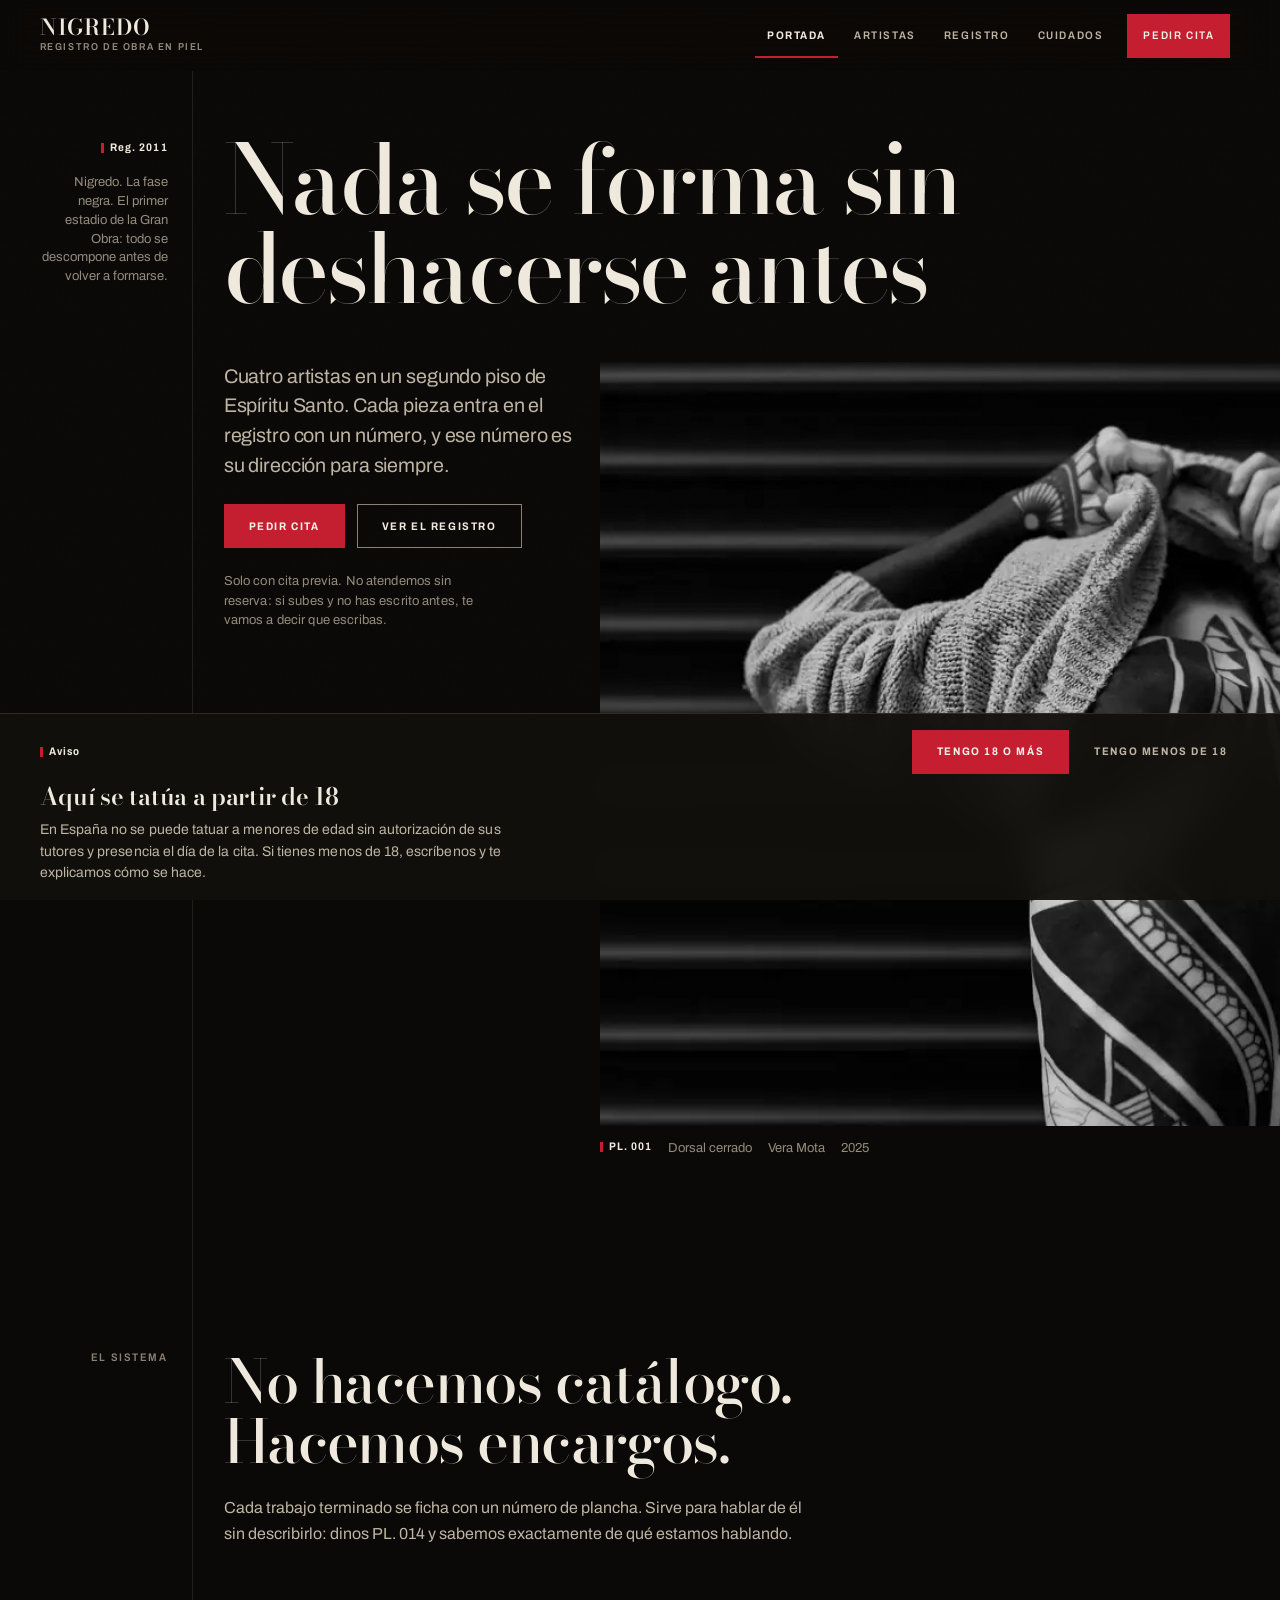
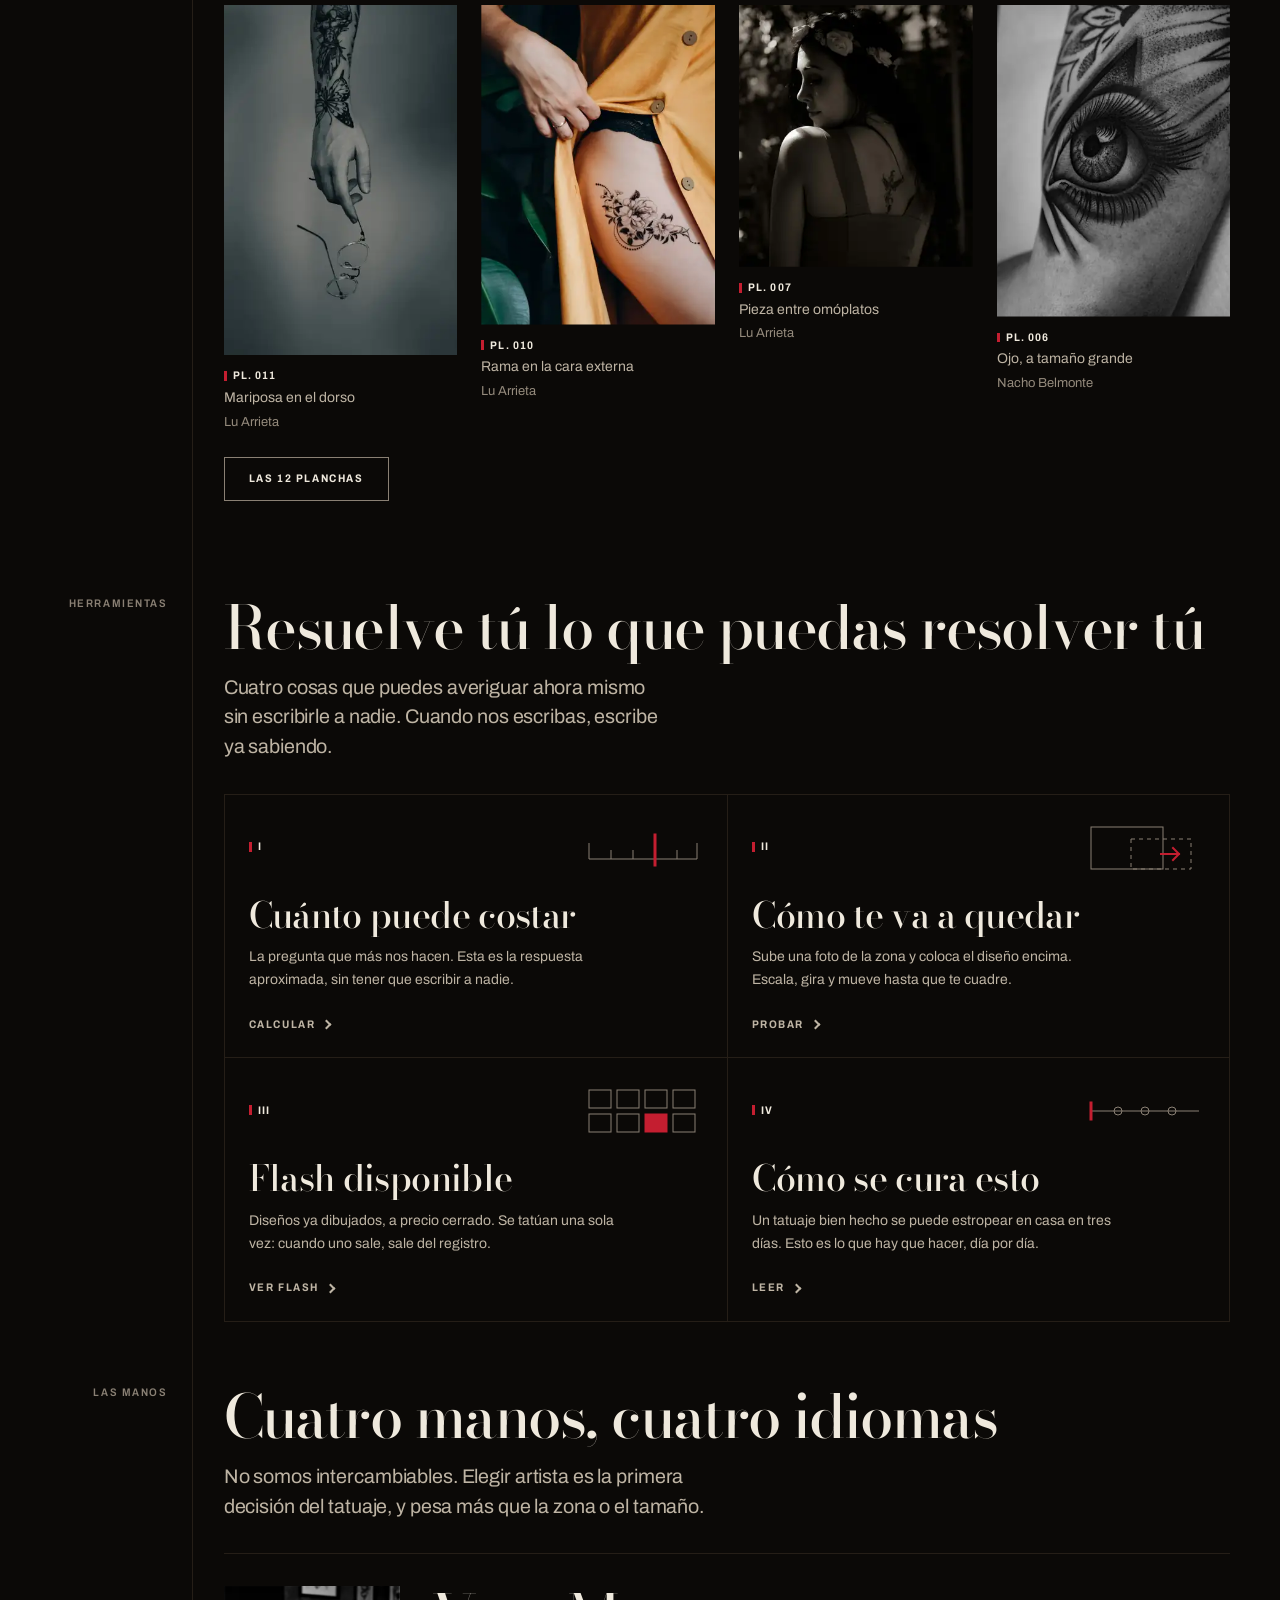
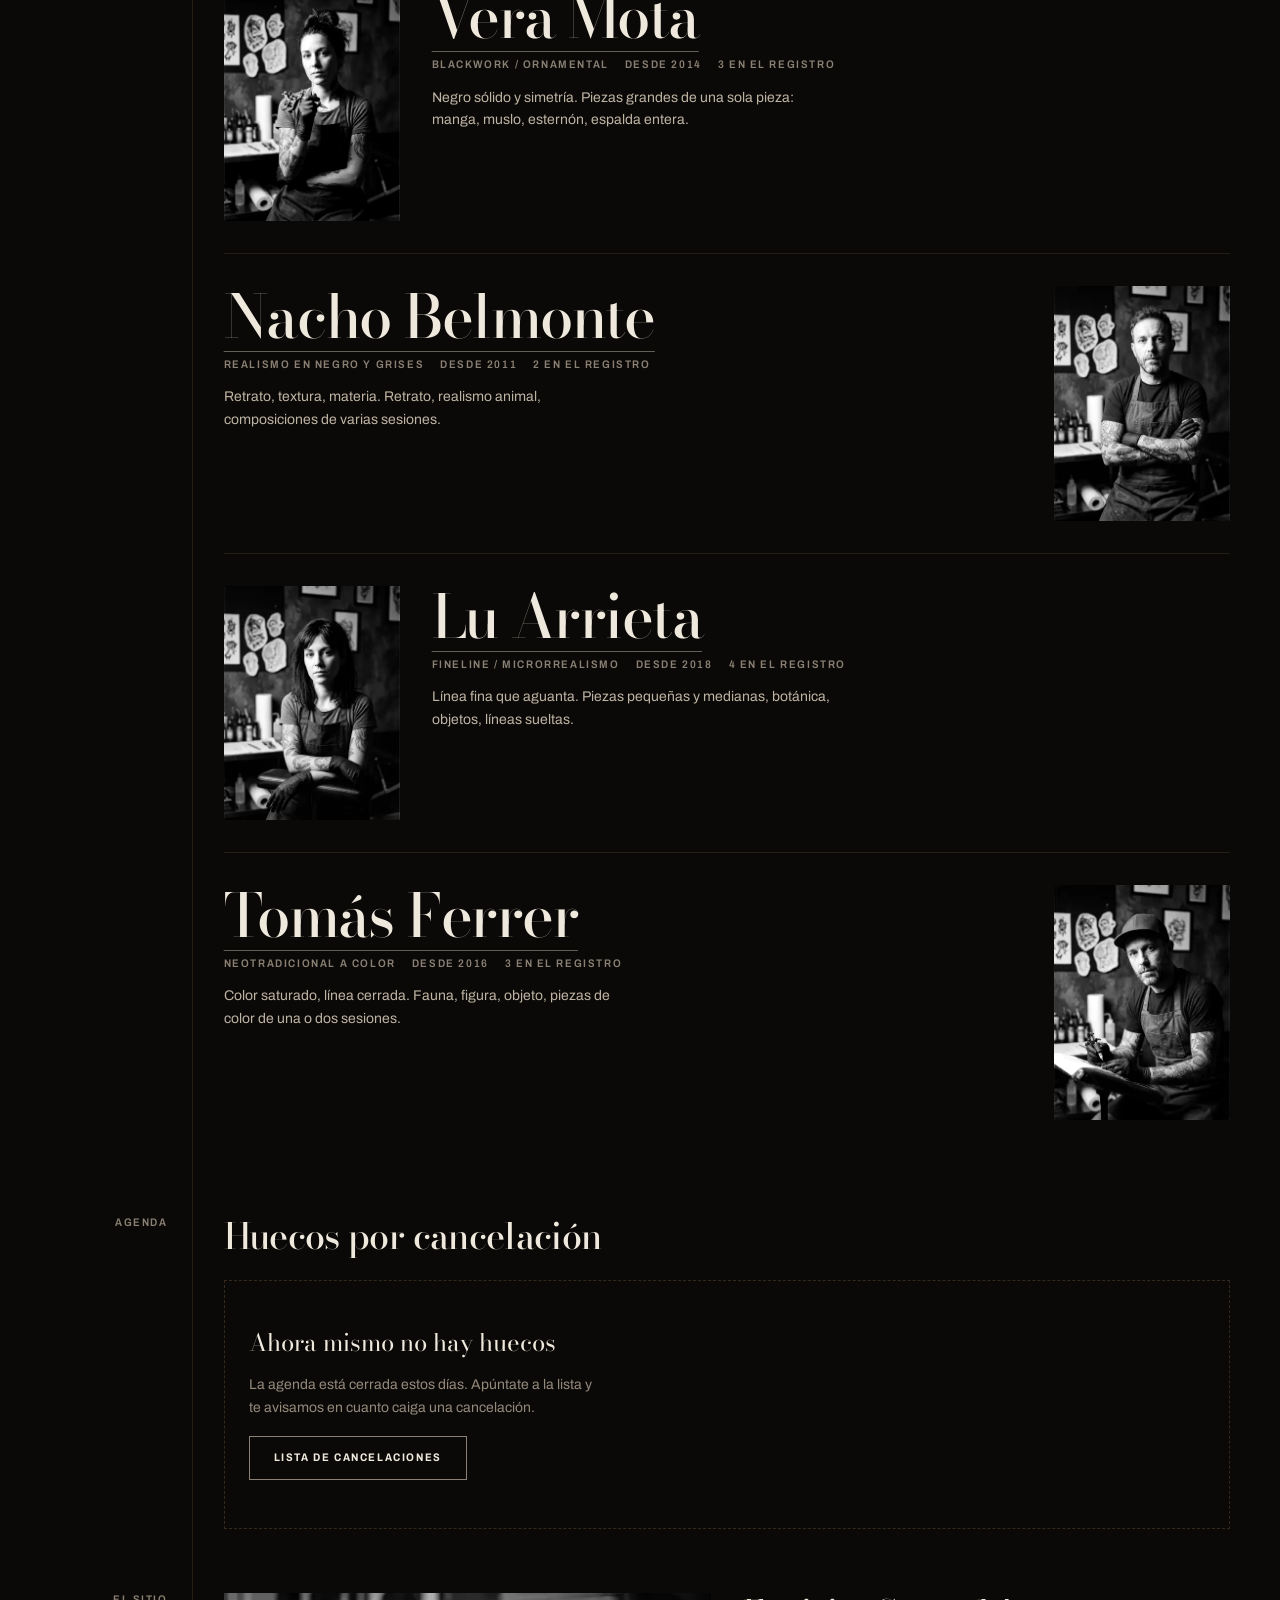
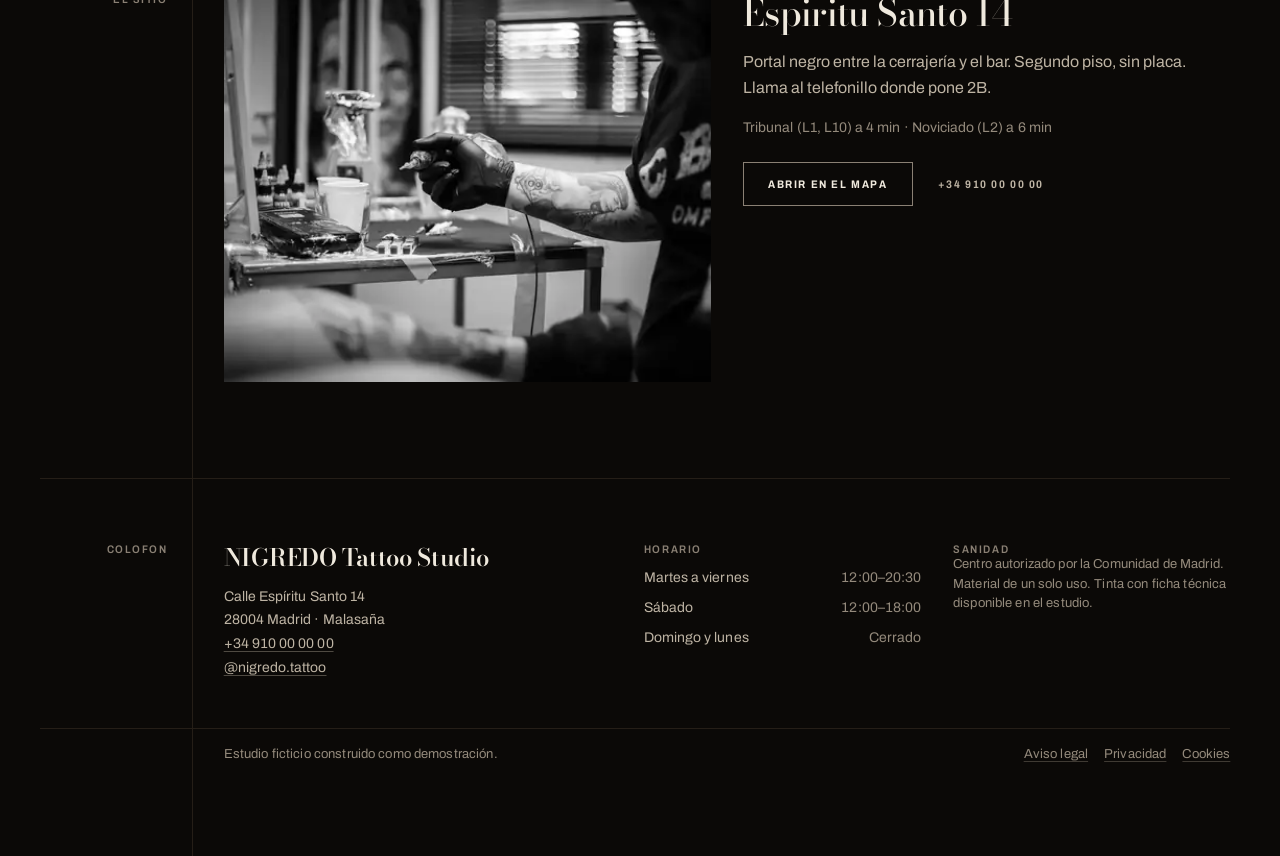
==== commit cff83346: "Arreglos de uso y herramientas mas visibles en la portada Visor del registro: los botones de pasar p" ====
--- a/index.html
+++ b/index.html
@@ -2,7 +2,7 @@
 <!-- El texto de esta página se vuelca desde js/content.js con
      python tools/sync-contenido.py
      Edítalo allí, no aquí: al volver a volcar se sobrescribe. -->
-<html lang="es"><head>
+<html lang="es" data-wasap-activo=""><head>
 <meta charset="utf-8">
 <meta name="viewport" content="width=device-width, initial-scale=1">
 <title>NIGREDO Tattoo Studio · Malasaña, Madrid</title>
@@ -107,6 +107,24 @@
       </div>
     </section>
 
+    <!-- ============ HERRAMIENTAS ============ -->
+    <section class="band band--tight" aria-labelledby="t-antes">
+      <div class="reg">
+        <div class="reg__margin"><p class="label">Herramientas</p></div>
+        <div class="reg__body">
+          <h2 class="d2" id="t-antes">Resuelve tú lo que puedas resolver tú</h2>
+          <p class="lead" style="margin-top:var(--s4)">
+            Cuatro cosas que puedes averiguar ahora mismo sin escribirle a nadie.
+            Cuando nos escribas, escribe ya sabiendo.
+          </p>
+        </div>
+      </div>
+      <div class="reg" style="margin-top:var(--s6)">
+        <div class="reg__margin"></div>
+        <div class="reg__full" data-indice=""><div class="utiles"><a class="util" href="reservar.html#estimador"><span class="util__cabecera"><span class="plate-no util__num">I</span><span class="util__dibujo"><svg viewBox="0 0 120 56" fill="none" aria-hidden="true"><path d="M6 40h108" stroke="currentColor" stroke-width="1"></path><path d="M6 40V24M28 40v-9M50 40v-9M72 40v-9M94 40v-9M114 40V24" stroke="currentColor" stroke-width="1"></path><path class="util__marca" d="M72 46V16" stroke-width="3" stroke-linecap="square"></path></svg></span></span><span class="util__titulo">Cuánto puede costar</span><span class="util__texto">La pregunta que más nos hacen. Esta es la respuesta aproximada, sin tener que escribir a nadie.</span><span class="util__ir">Calcular<i aria-hidden="true"></i></span></a><a class="util" href="reservar.html#simulador"><span class="util__cabecera"><span class="plate-no util__num">II</span><span class="util__dibujo"><svg viewBox="0 0 120 56" fill="none" aria-hidden="true"><rect x="6" y="8" width="72" height="42" stroke="currentColor" stroke-width="1"></rect><rect x="46" y="20" width="60" height="30" stroke="currentColor" stroke-width="1" stroke-dasharray="4 4"></rect><path class="util__marca" d="M76 35h18M88 29l6 6-6 6" stroke-width="2" stroke-linecap="square" fill="none"></path></svg></span></span><span class="util__titulo">Cómo te va a quedar</span><span class="util__texto">Sube una foto de la zona y coloca el diseño encima. Escala, gira y mueve hasta que te cuadre.</span><span class="util__ir">Probar<i aria-hidden="true"></i></span></a><a class="util" href="galeria.html#flash"><span class="util__cabecera"><span class="plate-no util__num">III</span><span class="util__dibujo"><svg viewBox="0 0 120 56" fill="none" aria-hidden="true"><rect x="6" y="8" width="22" height="18" stroke="currentColor" stroke-width="1"></rect><rect x="34" y="8" width="22" height="18" stroke="currentColor" stroke-width="1"></rect><rect x="62" y="8" width="22" height="18" stroke="currentColor" stroke-width="1"></rect><rect x="90" y="8" width="22" height="18" stroke="currentColor" stroke-width="1"></rect><rect x="6" y="32" width="22" height="18" stroke="currentColor" stroke-width="1"></rect><rect x="34" y="32" width="22" height="18" stroke="currentColor" stroke-width="1"></rect><rect class="util__marca--relleno" x="62" y="32" width="22" height="18" stroke-width="1"></rect><rect x="90" y="32" width="22" height="18" stroke="currentColor" stroke-width="1"></rect></svg></span></span><span class="util__titulo">Flash disponible</span><span class="util__texto">Diseños ya dibujados, a precio cerrado. Se tatúan una sola vez: cuando uno sale, sale del registro.</span><span class="util__ir">Ver flash<i aria-hidden="true"></i></span></a><a class="util" href="cuidados.html"><span class="util__cabecera"><span class="plate-no util__num">IV</span><span class="util__dibujo"><svg viewBox="0 0 120 56" fill="none" aria-hidden="true"><path d="M6 29h108" stroke="currentColor" stroke-width="1"></path><circle cx="33" cy="29" r="4" stroke="currentColor" stroke-width="1"></circle><circle cx="60" cy="29" r="4" stroke="currentColor" stroke-width="1"></circle><circle cx="87" cy="29" r="4" stroke="currentColor" stroke-width="1"></circle><path class="util__marca" d="M6 21v16" stroke-width="3" stroke-linecap="square"></path></svg></span></span><span class="util__titulo">Cómo se cura esto</span><span class="util__texto">Un tatuaje bien hecho se puede estropear en casa en tres días. Esto es lo que hay que hacer, día por día.</span><span class="util__ir">Leer<i aria-hidden="true"></i></span></a></div></div>
+      </div>
+    </section>
+
     <!-- ============ ARTISTAS ============ -->
     <section class="band band--tight" aria-labelledby="t-artistas">
       <div class="reg">
@@ -119,24 +137,6 @@
       <div class="reg" style="margin-top:var(--s6)">
         <div class="reg__margin"></div>
         <div class="reg__full" data-art-lista=""><article class="firma"><a class="firma__retrato" href="artistas.html#vera-mota" tabindex="-1" aria-hidden="true"><img src="assets/img/artista-vera-360.webp" srcset="assets/img/artista-vera-840.webp 840w, assets/img/artista-vera-560.webp 560w, assets/img/artista-vera-360.webp 360w" sizes="(min-width: 48rem) 11rem, 100vw" alt="" width="1000" height="1344" loading="lazy" decoding="async"></a><div class="firma__texto"><h3 class="firma__nombre"><a href="artistas.html#vera-mota">Vera Mota</a></h3><div class="firma__meta"><span class="label">Blackwork / ornamental</span><span class="label num">Desde 2014</span><span class="label num">3 en el registro</span></div><p class="firma__bio">Negro sólido y simetría. Piezas grandes de una sola pieza: manga, muslo, esternón, espalda entera.</p></div></article><article class="firma"><a class="firma__retrato" href="artistas.html#nacho-belmonte" tabindex="-1" aria-hidden="true"><img src="assets/img/artista-nacho-360.webp" srcset="assets/img/artista-nacho-840.webp 840w, assets/img/artista-nacho-560.webp 560w, assets/img/artista-nacho-360.webp 360w" sizes="(min-width: 48rem) 11rem, 100vw" alt="" width="1000" height="1345" loading="lazy" decoding="async"></a><div class="firma__texto"><h3 class="firma__nombre"><a href="artistas.html#nacho-belmonte">Nacho Belmonte</a></h3><div class="firma__meta"><span class="label">Realismo en negro y grises</span><span class="label num">Desde 2011</span><span class="label num">2 en el registro</span></div><p class="firma__bio">Retrato, textura, materia. Retrato, realismo animal, composiciones de varias sesiones.</p></div></article><article class="firma"><a class="firma__retrato" href="artistas.html#lu-arrieta" tabindex="-1" aria-hidden="true"><img src="assets/img/artista-lu-360.webp" srcset="assets/img/artista-lu-840.webp 840w, assets/img/artista-lu-560.webp 560w, assets/img/artista-lu-360.webp 360w" sizes="(min-width: 48rem) 11rem, 100vw" alt="" width="1000" height="1345" loading="lazy" decoding="async"></a><div class="firma__texto"><h3 class="firma__nombre"><a href="artistas.html#lu-arrieta">Lu Arrieta</a></h3><div class="firma__meta"><span class="label">Fineline / microrrealismo</span><span class="label num">Desde 2018</span><span class="label num">4 en el registro</span></div><p class="firma__bio">Línea fina que aguanta. Piezas pequeñas y medianas, botánica, objetos, líneas sueltas.</p></div></article><article class="firma"><a class="firma__retrato" href="artistas.html#tomas-ferrer" tabindex="-1" aria-hidden="true"><img src="assets/img/artista-tomas-360.webp" srcset="assets/img/artista-tomas-840.webp 840w, assets/img/artista-tomas-560.webp 560w, assets/img/artista-tomas-360.webp 360w" sizes="(min-width: 48rem) 11rem, 100vw" alt="" width="1000" height="1354" loading="lazy" decoding="async"></a><div class="firma__texto"><h3 class="firma__nombre"><a href="artistas.html#tomas-ferrer">Tomás Ferrer</a></h3><div class="firma__meta"><span class="label">Neotradicional a color</span><span class="label num">Desde 2016</span><span class="label num">3 en el registro</span></div><p class="firma__bio">Color saturado, línea cerrada. Fauna, figura, objeto, piezas de color de una o dos sesiones.</p></div></article></div>
-      </div>
-    </section>
-
-    <!-- ============ HERRAMIENTAS ============ -->
-    <section class="band band--tight" aria-labelledby="t-antes">
-      <div class="reg">
-        <div class="reg__margin"><p class="label">Indice</p></div>
-        <div class="reg__body">
-          <h2 class="d2" id="t-antes">Resuelve tú lo que puedas resolver tú</h2>
-          <p class="lead" style="margin-top:var(--s4)">
-            Cuatro cosas que puedes averiguar ahora mismo sin escribirle a nadie.
-            Cuando nos escribas, escribe ya sabiendo.
-          </p>
-        </div>
-      </div>
-      <div class="reg" style="margin-top:var(--s6)">
-        <div class="reg__margin"></div>
-        <div class="reg__full" data-indice=""><div class="indice"><a class="indice__fila" href="reservar.html#estimador"><span class="plate-no indice__num">I</span><span class="indice__titulo">Cuánto puede costar</span><span class="indice__texto">La pregunta que más nos hacen. Esta es la respuesta aproximada, sin tener que escribir a nadie.</span><span class="indice__ir">Calcular</span></a><a class="indice__fila" href="reservar.html#simulador"><span class="plate-no indice__num">II</span><span class="indice__titulo">Cómo te va a quedar</span><span class="indice__texto">Sube una foto de la zona y coloca el diseño encima. Escala, gira y mueve hasta que te cuadre.</span><span class="indice__ir">Probar</span></a><a class="indice__fila" href="galeria.html#flash"><span class="plate-no indice__num">III</span><span class="indice__titulo">Flash disponible</span><span class="indice__texto">Diseños ya dibujados, a precio cerrado. Se tatúan una sola vez: cuando uno sale, sale del registro.</span><span class="indice__ir">Ver flash</span></a><a class="indice__fila" href="cuidados.html"><span class="plate-no indice__num">IV</span><span class="indice__titulo">Cómo se cura esto</span><span class="indice__texto">Un tatuaje bien hecho se puede estropear en casa en tres días. Esto es lo que hay que hacer, día por día.</span><span class="indice__ir">Leer</span></a></div></div>
       </div>
     </section>
 
@@ -171,4 +171,5 @@
 
 
 
-</body></html>
+
+<a class="wasap" data-wasap="" href="https://wa.me/34600000000?text=Hola%2C%20os%20escribo%20desde%20la%20web.%20Tengo%20una%20duda%20sobre%20un%20tatuaje." target="_blank" rel="noopener" aria-label="WhatsApp: Escríbenos por WhatsApp (se abre en una pestaña nueva)"><svg class="wasap__marca" viewBox="0 0 24 24" fill="none" aria-hidden="true"><path d="M3 21V4h18v13H7.5L3 21Z" stroke="currentColor" stroke-width="1.6" stroke-linejoin="round"></path><path d="M9 8.2c0 3.1 2.7 5.8 5.8 5.8l1-1.6-2-1.1-.9.9a5.6 5.6 0 0 1-2.1-2.1l.9-.9-1.1-2L9 8.2Z" fill="currentColor"></path></svg><span class="wasap__texto">WhatsApp</span></a></body></html>
--- a/css/tokens.css
+++ b/css/tokens.css
@@ -43,6 +43,7 @@
      3.38:1 sobre tinta  -> pasa 1.4.11 (UI) y texto grande. NUNCA texto chico.
      5.13:1 bajo papel   -> cuando debe llevar texto, se vuelve bloque lleno.  */
   --lacre:         #C41E30;
+  --lacre-lit:     #D42234;   /* al pasar por encima                          */
   --lacre-deep:    #8E1522;   /* presionado / borde inferior del bloque       */
   --lacre-wash:    rgba(196, 30, 48, 0.14);  /* velo de seleccion             */
 
@@ -123,7 +124,7 @@
 
   /* --- CAPAS --------------------------------------------------------------- */
   --z-grain: 1;  --z-sticky: 20;  --z-nav: 40;
-  --z-panel: 60; --z-lightbox: 80; --z-gate: 90;
+  --z-panel: 60; --z-wasap: 70; --z-lightbox: 80; --z-gate: 90;
 }
 
 /* El grano es caro si se hace mal: nada de feTurbulence a pantalla completa.
--- a/css/components.css
+++ b/css/components.css
@@ -54,7 +54,7 @@
 .btn--stamp:focus-visible { outline-color: var(--paper); outline-offset: 2px; }
 .btn--stamp:active { --btn-bg: var(--lacre-deep); --btn-bd: var(--lacre-deep); }
 @media (hover: hover) and (pointer: fine) {
-  .btn--stamp:hover { --btn-bg: #D42234; --btn-bd: #D42234; }
+  .btn--stamp:hover { --btn-bg: var(--lacre-lit); --btn-bd: var(--lacre-lit); }
 }
 
 .btn--quiet { --btn-bd: transparent; --btn-fg: var(--fg-2); padding-inline: var(--s3); }
--- a/css/site.css
+++ b/css/site.css
@@ -115,7 +115,7 @@
 }
 .nav__link--cita:focus-visible { outline-color: var(--paper); outline-offset: 2px; }
 @media (hover: hover) and (pointer: fine) {
-  .nav__link--cita:hover { color: var(--paper); background: #D42234; }
+  .nav__link--cita:hover { color: var(--paper); background: var(--lacre-lit); }
 }
 .nav__link--cita[aria-current="page"] { box-shadow: none; }
 
@@ -233,53 +233,86 @@
               opacity 260ms var(--ease-out);
 }
 
-/* --- INDICE DEL REGISTRO --------------------------------------------------- */
-/* Filas de un indice impreso, no tres tarjetas iguales con un icono arriba.  */
-
-.indice { border-top: var(--hair) solid var(--rule); }
-
-.indice__fila {
-  display: grid;
-  grid-template-columns: minmax(0, 1fr) auto;
-  align-items: baseline;
-  gap: var(--s3) var(--s5);
-  padding-block: var(--s5);
-  border-bottom: var(--hair) solid var(--rule);
+/* --- HERRAMIENTAS DE LA PORTADA -------------------------------------------- */
+/* Es lo que esta web tiene y las de la competencia no, asi que se ve como lo
+   que es: cuatro aparatos, cada uno con su dibujo y su numero de indice. No
+   son tarjetas con esquinas redondeadas y sombra; son fichas de un pliego,
+   con filete recto y el papel virando cuando pasas por encima.               */
+
+.utiles {
+  display: grid;
+  gap: var(--hair);
+  background: var(--rule);
+  border: var(--hair) solid var(--rule);
+}
+@media (min-width: 40rem) { .utiles { grid-template-columns: repeat(2, minmax(0, 1fr)); } }
+
+.util {
+  display: grid;
+  align-content: start;
+  gap: var(--s3);
+  padding: var(--s5);
+  background: var(--ink);
   text-decoration: none;
-  transition: background-color var(--t-fast) ease;
-}
-.indice__fila > * { min-width: 0; }
-@media (hover: hover) and (pointer: fine) {
-  .indice__fila:hover { background: var(--ink-field); }
-  .indice__fila:hover .indice__ir { color: var(--lacre); transform: translateX(3px); }
-}
-.indice__titulo {
+  transition: background-color var(--t-ui) ease;
+}
+.util > * { min-width: 0; }
+
+.util__cabecera {
+  display: flex;
+  align-items: center;
+  justify-content: space-between;
+  gap: var(--s4);
+  margin-bottom: var(--s2);
+}
+.util__num { flex: none; }
+
+.util__dibujo { display: block; width: 7.5rem; color: var(--fg-mute); }
+.util__dibujo svg { display: block; width: 100%; height: auto; }
+/* La marca de indice: el unico lacre del dibujo, y solo donde senala algo. */
+.util__dibujo .util__marca { stroke: var(--lacre); }
+.util__dibujo .util__marca--relleno { fill: var(--lacre); stroke: var(--lacre); }
+
+.util__titulo {
   font-family: var(--ff-display);
   font-optical-sizing: auto;
   font-size: var(--fs-d3);
-  line-height: 1.14;
+  line-height: 1.1;
   letter-spacing: var(--tr-d3);
   font-weight: 500;
-}
-.indice__texto { grid-column: 1 / -1; color: var(--fg-2); font-size: var(--fs-sm); max-width: 54ch; }
-.indice__ir {
+  color: var(--fg);
+}
+.util__texto { color: var(--fg-2); font-size: var(--fs-sm); max-width: 46ch; }
+
+.util__ir {
+  display: inline-flex;
+  align-items: center;
+  gap: var(--s2);
+  margin-top: var(--s3);
   font-size: var(--fs-label);
   font-weight: 700;
   font-stretch: 88%;
   letter-spacing: var(--tr-label);
   text-transform: uppercase;
-  color: var(--fg-3);
-  white-space: nowrap;
-  transition: color var(--t-fast) ease, transform var(--t-fast) var(--ease-out);
-}
-
-@media (min-width: 48rem) {
-  .indice__fila { grid-template-columns: 4.5rem minmax(0, 20rem) minmax(0, 1fr) auto; align-items: start; }
-  .indice__num { grid-row: 1; }
-  .indice__titulo { grid-row: 1; }
-  .indice__texto { grid-column: 3; grid-row: 1; }
-  .indice__ir { grid-row: 1; }
-}
+  color: var(--fg-2);
+  transition: color var(--t-fast) ease;
+}
+/* Punta trazada, no un glifo haciendo de icono. */
+.util__ir i {
+  width: 7px; height: 7px;
+  border-top: 2px solid currentColor;
+  border-right: 2px solid currentColor;
+  rotate: 45deg;
+  transition: translate var(--t-fast) var(--ease-out);
+}
+
+@media (hover: hover) and (pointer: fine) {
+  .util:hover { background: var(--ink-field); }
+  .util:hover .util__dibujo { color: var(--fg-3); }
+  .util:hover .util__ir { color: var(--lacre); }
+  .util:hover .util__ir i { translate: 3px 0; }
+}
+.util:focus-visible { outline: 2px solid var(--lacre); outline-offset: -4px; }
 
 /* --- TIRA DE ARTISTAS ------------------------------------------------------ */
 /* Filas alternas, no una rejilla de cuatro retratos iguales. */
@@ -360,6 +393,56 @@
 .pie__legal { display: flex; flex-wrap: wrap; justify-content: space-between; gap: var(--s3) var(--s5); }
 .pie__legales { display: flex; flex-wrap: wrap; gap: var(--s4); }
 .pie__legales a { color: var(--fg-3); }
+/* El boton flotante cae justo encima de esta esquina. Los enlaces legales
+   tienen que poder pulsarse, asi que se les reserva el sitio en vez de
+   dejarlos debajo.                                                          */
+[data-wasap-activo] .pie__legal { padding-bottom: calc(var(--touch) + var(--s4)); }
+
+/* --- BOTON FLOTANTE DE WHATSAPP -------------------------------------------- */
+/* Va por debajo del visor y de la franja de edad: nada debe taparlos.        */
+
+.wasap {
+  position: fixed;
+  right: var(--gutter);
+  bottom: calc(var(--s5) + env(safe-area-inset-bottom));
+  z-index: var(--z-wasap);
+  display: inline-flex;
+  align-items: center;
+  gap: var(--s3);
+  min-height: var(--touch);
+  padding: 0 var(--s4);
+  background: var(--lacre);
+  color: var(--paper);
+  border: var(--hair) solid var(--lacre);
+  text-decoration: none;
+  font-size: var(--fs-label);
+  font-weight: 700;
+  font-stretch: 88%;
+  letter-spacing: var(--tr-label);
+  text-transform: uppercase;
+  box-shadow: 0 10px 30px -18px rgba(0, 0, 0, .95);
+  transition: background-color var(--t-fast) ease, transform var(--t-press) var(--ease-out);
+}
+.wasap__marca { width: 20px; height: 20px; flex: none; }
+@media (hover: hover) and (pointer: fine) {
+  .wasap:hover { background: var(--lacre-lit); border-color: var(--lacre-lit); }
+}
+.wasap:active { transform: scale(0.97); }
+.wasap:focus-visible { outline: 2px solid var(--paper); outline-offset: 2px; }
+
+/* Mientras se pregunta la edad no hay nada que consultar por WhatsApp: esa
+   respuesta va primero, y ademas la franja ocupa justo ese sitio.            */
+[data-edad] .wasap { opacity: 0; visibility: hidden; transform: translateY(6px); }
+
+/* En pantallas estrechas el rotulo estorba: queda la marca, y el nombre
+   accesible lo sigue diciendo entero.                                        */
+@media (max-width: 29.999rem) {
+  .wasap { padding: 0; width: var(--touch); justify-content: center; }
+  .wasap__texto {
+    position: absolute; width: 1px; height: 1px; overflow: hidden;
+    clip-path: inset(50%); white-space: nowrap;
+  }
+}
 
 /* --- FRANJA DE EDAD -------------------------------------------------------- */
 
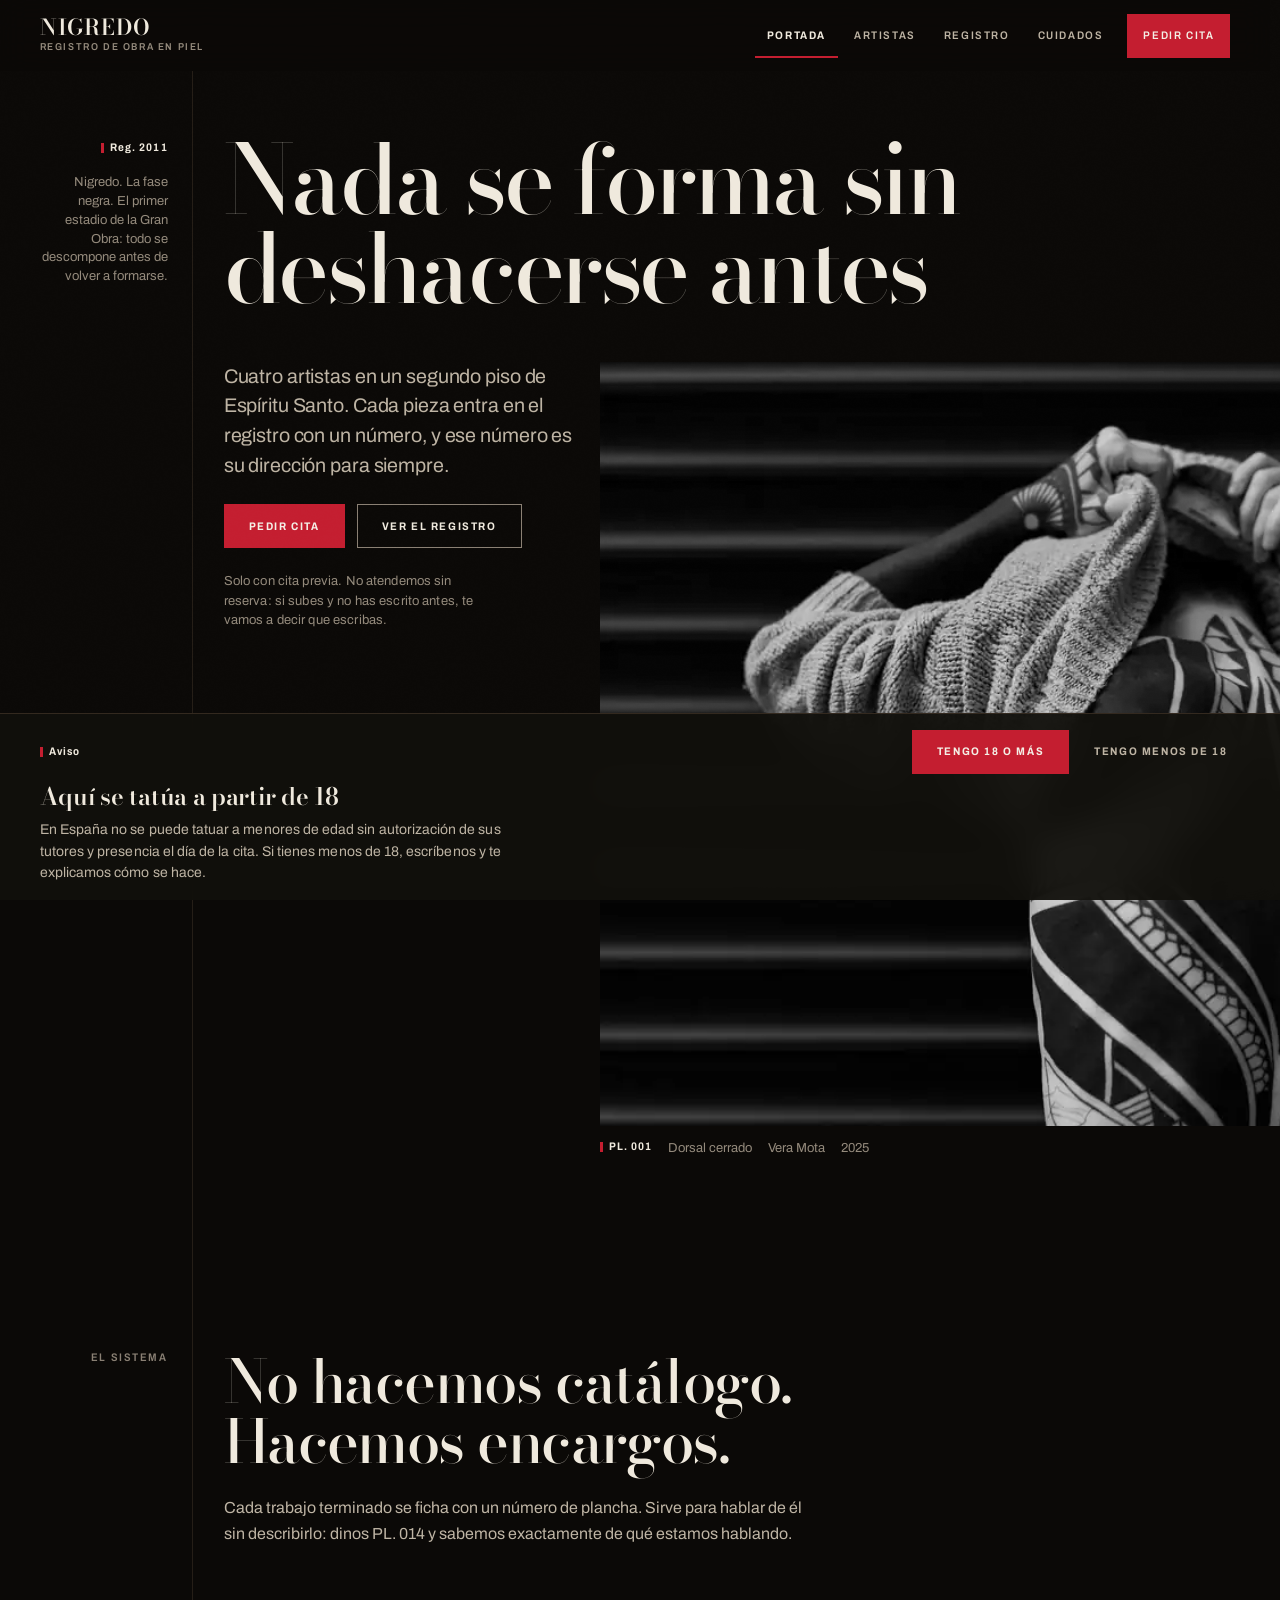
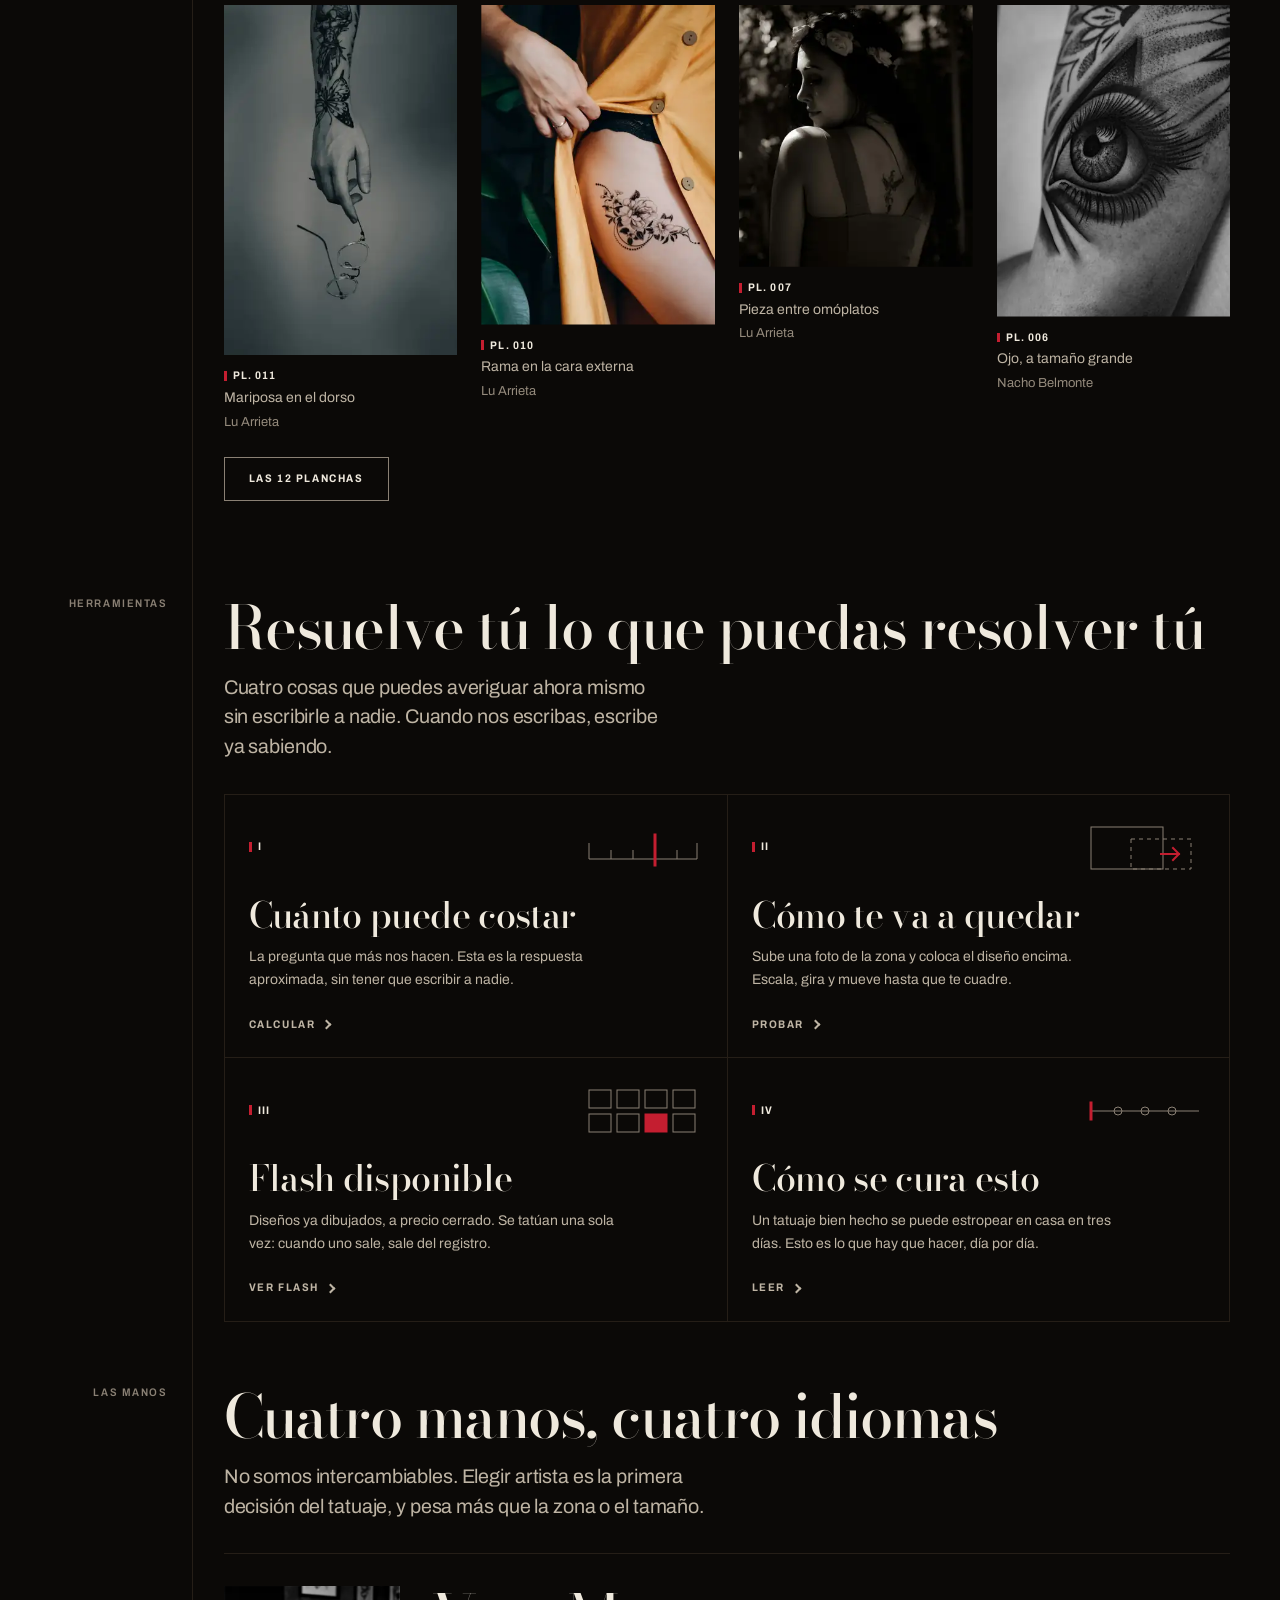
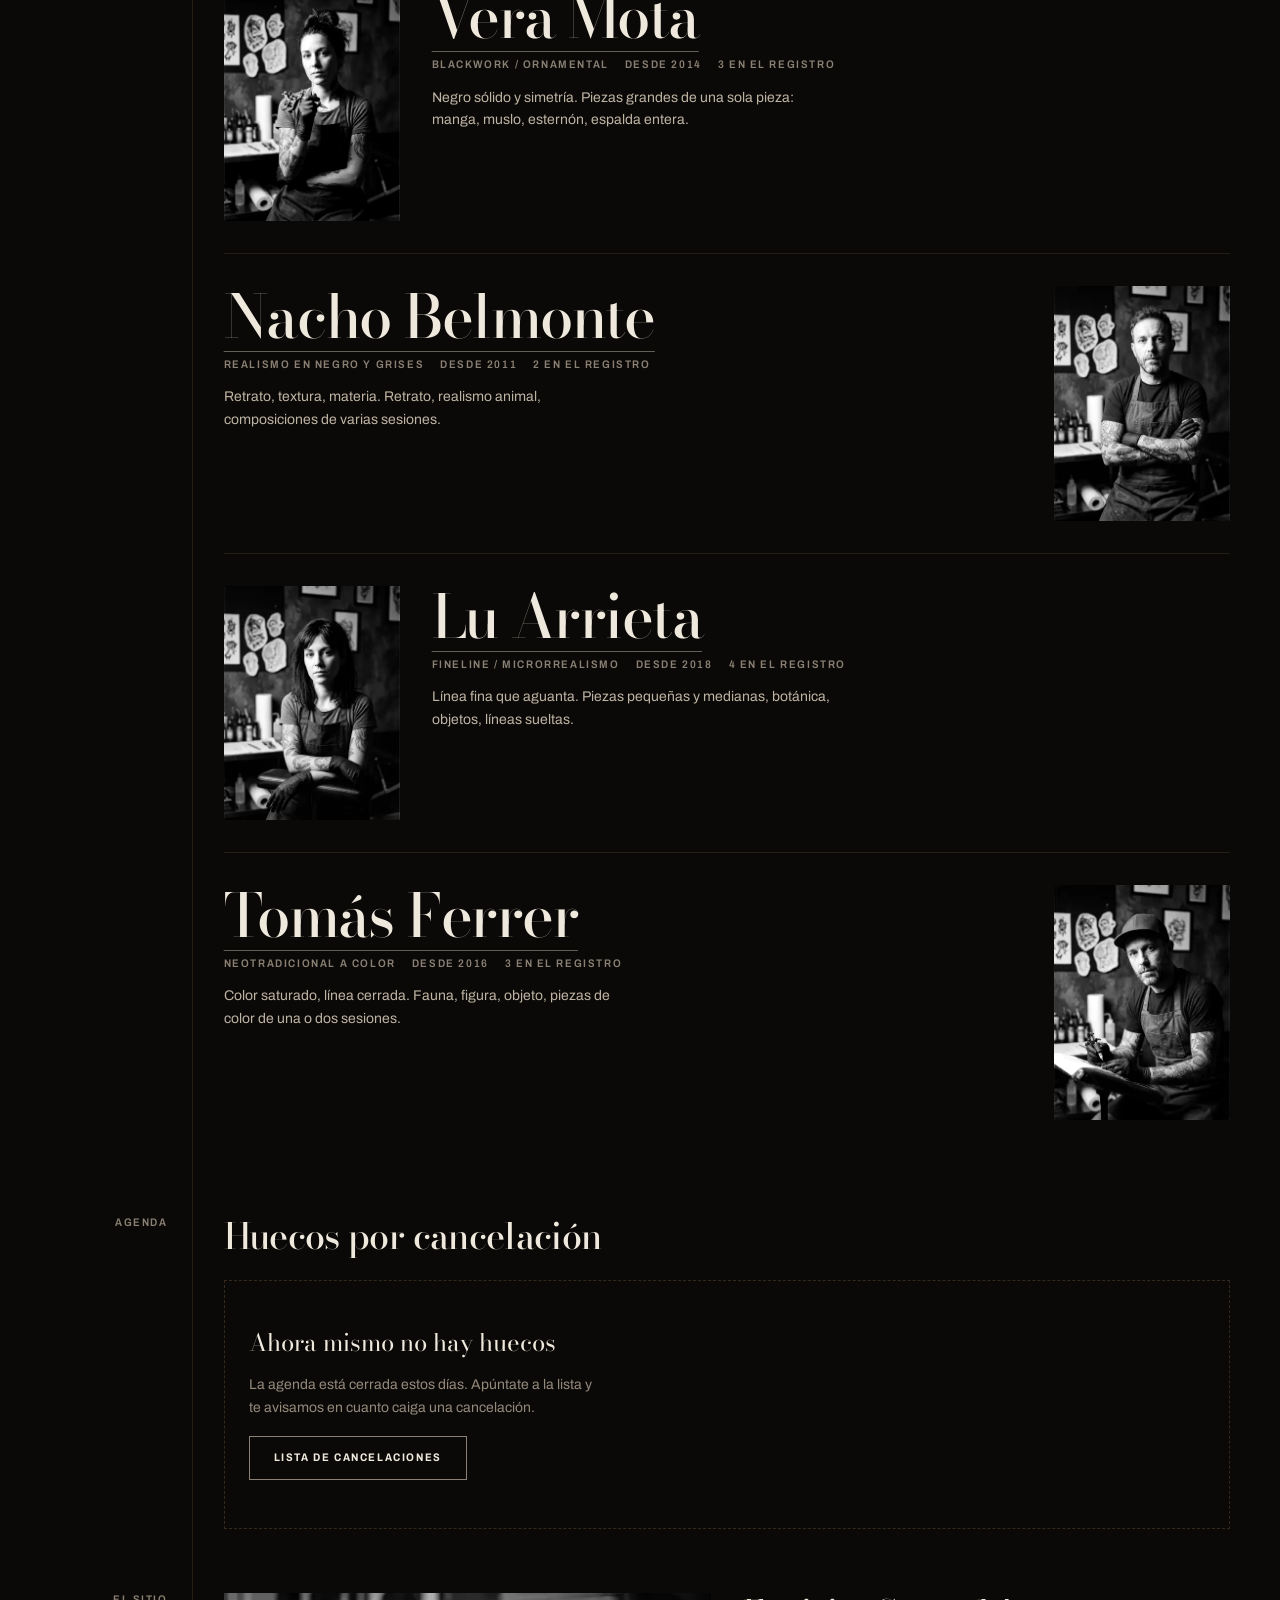
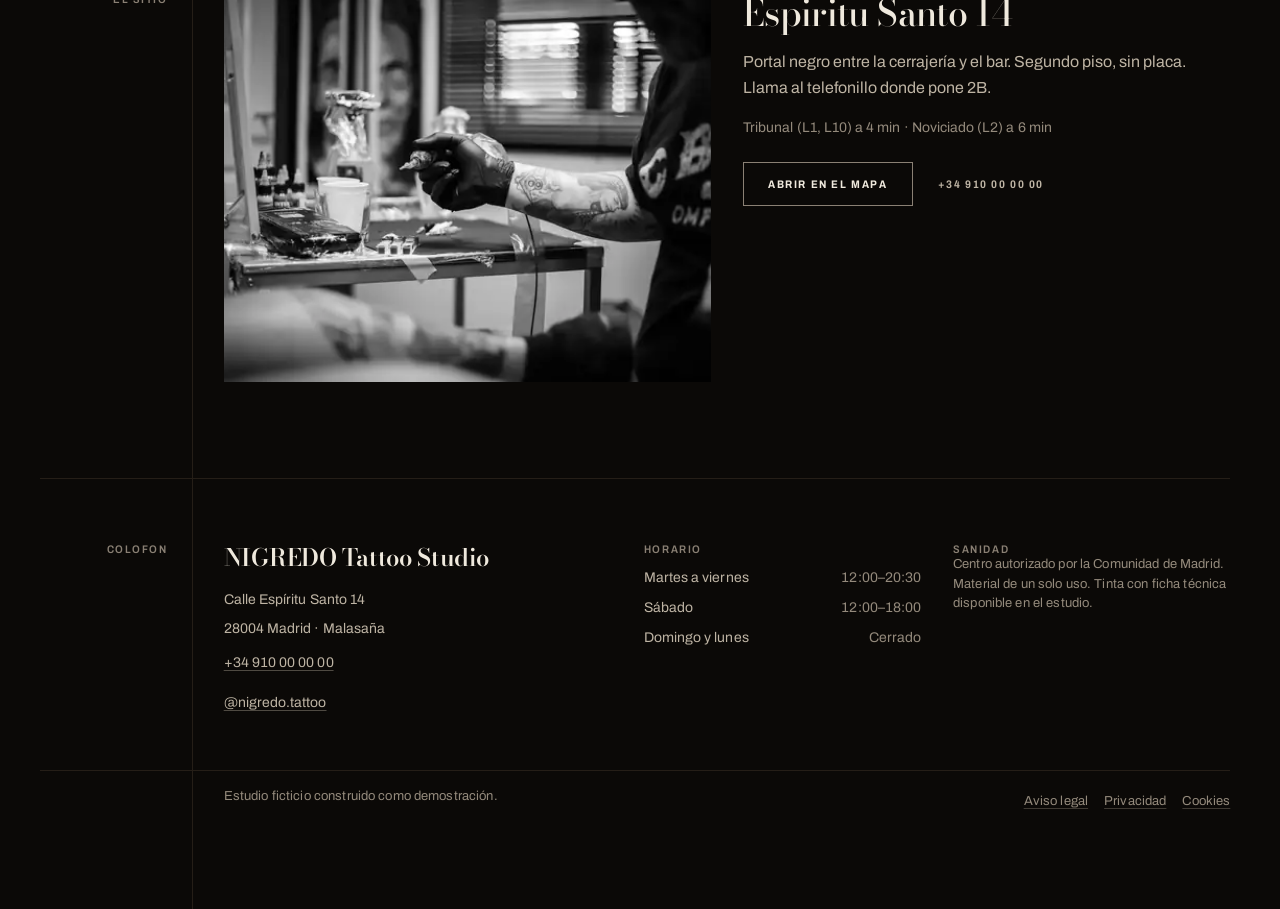
==== commit 11bd8c33: "Arreglos de la version movil El cajon del menu no se podia cerrar. Se pinta por encima de su propio " ====
--- a/index.html
+++ b/index.html
@@ -64,7 +64,7 @@
 
 <a class="skip" href="#main">Saltar al contenido</a>
 
-<header class="nav" data-nav=""><a class="nav__marca" href="index.html"><span class="nav__nombre">NIGREDO</span><span class="nav__lema">Registro de obra en piel</span></a><button class="nav__abrir" type="button" aria-expanded="false" aria-controls="nav-menu"><span class="nav__abrir-txt">Menu</span><span class="nav__abrir-barras" aria-hidden="true"><i></i><i></i></span></button><nav id="nav-menu" class="nav__menu" aria-label="Principal"><ul class="nav__lista" role="list"><li><a href="index.html" aria-current="page" class="nav__link">Portada</a></li><li><a href="artistas.html" class="nav__link">Artistas</a></li><li><a href="galeria.html" class="nav__link">Registro</a></li><li><a href="cuidados.html" class="nav__link">Cuidados</a></li><li><a href="reservar.html" class="nav__link nav__link--cita">Pedir cita</a></li></ul></nav></header>
+<header class="nav" data-nav=""><a class="nav__marca" href="index.html"><span class="nav__nombre">NIGREDO</span><span class="nav__lema">Registro de obra en piel</span></a><button class="nav__abrir" type="button" aria-expanded="false" aria-controls="nav-menu"><span class="nav__abrir-txt">Menu</span><span class="nav__abrir-barras" aria-hidden="true"><i></i><i></i></span></button><div class="nav__velo" data-velo="" aria-hidden="true"></div><nav id="nav-menu" class="nav__menu" aria-label="Principal"><ul class="nav__lista" role="list"><li><a href="index.html" aria-current="page" class="nav__link">Portada</a></li><li><a href="artistas.html" class="nav__link">Artistas</a></li><li><a href="galeria.html" class="nav__link">Registro</a></li><li><a href="cuidados.html" class="nav__link">Cuidados</a></li><li><a href="reservar.html" class="nav__link nav__link--cita">Pedir cita</a></li></ul></nav></header>
 
 <div class="page">
   <main id="main">
@@ -147,7 +147,7 @@
         <div class="reg__body">
           <h2 class="d3 rsv-d3" id="t-huecos" data-huecos-titular="">Huecos por cancelación</h2>
           <p class="body fg-2" style="margin-top:var(--s4)" data-huecos-entradilla="">Alguien ha anulado. Si te pilla bien, es tuyo.</p>
-          <div data-huecos-lista="" style="margin-top:var(--s5)"><div class="hueco"><p class="hueco__cuando num"><b>jueves, 24 de septiembre</b><br>16:00 · 3 h</p><p class="hueco__nota">Lu Arrieta. Hueco de tarde. Entra una pieza de hasta 12 cm.</p><a class="btn" href="reservar.html?hueco=2026-09-24_16:00">Lo quiero</a></div><div class="hueco"><p class="hueco__cuando num"><b>sábado, 26 de septiembre</b><br>12:00 · 5 h</p><p class="hueco__nota">Vera Mota. Sesión larga. Ideal para arrancar una pieza grande.</p><a class="btn" href="reservar.html?hueco=2026-09-26_12:00">Lo quiero</a></div><div class="hueco"><p class="hueco__cuando num"><b>viernes, 2 de octubre</b><br>17:30 · 2 h</p><p class="hueco__nota">Tomás Ferrer. Corto: flash o pieza pequeña a color.</p><a class="btn" href="reservar.html?hueco=2026-10-02_17:30">Lo quiero</a></div><p style="margin-top:var(--s5)"><a class="btn btn--quiet" href="reservar.html#espera">Lista de cancelaciones</a></p></div>
+          <div data-huecos-lista="" style="margin-top:var(--s5)"><div class="hueco"><p class="hueco__cuando num"><b>jueves, 24 de septiembre</b><br>16:00 · 3 h</p><p class="hueco__nota">Lu Arrieta. Hueco de tarde. Entra una pieza de hasta 12 cm.</p><a class="btn btn--stamp" href="reservar.html?hueco=2026-09-24_16:00">Lo quiero</a></div><div class="hueco"><p class="hueco__cuando num"><b>sábado, 26 de septiembre</b><br>12:00 · 5 h</p><p class="hueco__nota">Vera Mota. Sesión larga. Ideal para arrancar una pieza grande.</p><a class="btn btn--stamp" href="reservar.html?hueco=2026-09-26_12:00">Lo quiero</a></div><div class="hueco"><p class="hueco__cuando num"><b>viernes, 2 de octubre</b><br>17:30 · 2 h</p><p class="hueco__nota">Tomás Ferrer. Corto: flash o pieza pequeña a color.</p><a class="btn btn--stamp" href="reservar.html?hueco=2026-10-02_17:30">Lo quiero</a></div><p style="margin-top:var(--s5)"><a class="btn btn--quiet" href="reservar.html#espera">Lista de cancelaciones</a></p></div>
         </div>
       </div>
     </section>
--- a/css/base.css
+++ b/css/base.css
@@ -204,6 +204,9 @@
   background: var(--lacre);
   color: var(--paper);
   padding: var(--s3) var(--s5);
+  min-height: var(--touch);
+  display: inline-flex;
+  align-items: center;
   font-size: var(--fs-label);
   font-stretch: 88%;
   font-weight: 600;
--- a/css/site.css
+++ b/css/site.css
@@ -121,6 +121,10 @@
 
 .nav__abrir {
   display: none;
+  /* Por encima del cajon. Sin esto el cajon tapa el boton con el que se
+     cierra, y la unica forma de salir es elegir una opcion del menu.        */
+  position: relative;
+  z-index: 2;
   align-items: center;
   gap: var(--s2);
   min-height: var(--touch);
@@ -145,8 +149,29 @@
 
 @media (max-width: 59.999rem) {
   .nav__abrir { display: inline-flex; }
+
+  /* Velo: cierra al tocar fuera del cajon. Sin el, tocar "fuera" cae sobre la
+     pagina y lo que ocurre es que te vas a otro sitio sin querer.           */
+  .nav__velo {
+    position: fixed;
+    inset: 0;
+    z-index: 0;
+    background: color-mix(in srgb, var(--ink) 72%, transparent);
+    opacity: 0;
+    visibility: hidden;
+    transition: opacity var(--t-panel) var(--ease-drawer), visibility 0s linear var(--t-panel);
+  }
+  [data-menu] .nav__velo {
+    opacity: 1;
+    visibility: visible;
+    transition: opacity var(--t-panel) var(--ease-drawer), visibility 0s;
+  }
+  /* Con el cajon abierto, la pagina de debajo no se mueve. */
+  [data-menu] { overflow: hidden; }
+
   .nav__menu {
     position: fixed;
+    z-index: 1;
     inset: 0 0 0 auto;
     width: min(20rem, 84vw);
     padding: calc(var(--touch) + var(--s7)) var(--gutter) var(--s7);
@@ -365,6 +390,13 @@
 .hueco__cuando { font-size: var(--fs-sm); }
 .hueco__cuando b { font-weight: 600; }
 .hueco__nota { grid-column: 1 / -1; color: var(--fg-3); font-size: var(--fs-xs); }
+/* En una columna el boton se estiraba de borde a borde y quedaba una banda
+   vacia debajo de cada hueco. Aqui es una estampilla: del ancho de su texto
+   y alineada con la fecha.                                                   */
+@media (max-width: 39.999rem) {
+  .hueco { grid-template-columns: minmax(0, 1fr); gap: var(--s3); }
+  .hueco .btn { justify-self: start; }
+}
 @media (min-width: 40rem) {
   .hueco { grid-template-columns: 12rem minmax(0, 1fr) auto; }
   .hueco__nota { grid-column: 2; }
@@ -385,7 +417,18 @@
 @media (min-width: 48rem) {
   .pie__cuerpo { grid-template-columns: minmax(0, 1.4fr) minmax(0, 1fr) minmax(0, 1fr); gap: var(--s6); }
 }
-.pie__dir { margin-top: var(--s3); font-style: normal; line-height: 1.7; }
+.pie__dir { margin-top: var(--s3); font-style: normal; }
+/* El telefono, el Instagram y los enlaces legales median 15 px de alto: en un
+   movil eso no se acierta con el pulgar. Se les da caja propia hasta pasar de
+   los 24 px que pide WCAG 2.5.8.
+   Sin margen negativo: con el, la caja de cada enlace se metia dentro de la
+   del renglon de al lado y el objetivo volvia a quedarse corto por quedar
+   medio tapado. El sitio se saca subiendo el interlineado.                   */
+.pie__dir { line-height: 2.1; }
+.pie__dir a, .pie__legales a {
+  display: inline-block;
+  padding-block: 5px;
+}
 .pie__horas { margin-top: var(--s3); display: grid; gap: var(--s2); }
 .pie__hora { display: flex; justify-content: space-between; gap: var(--s4); color: var(--fg-2); }
 .pie__hora dd { margin: 0; color: var(--fg-3); }
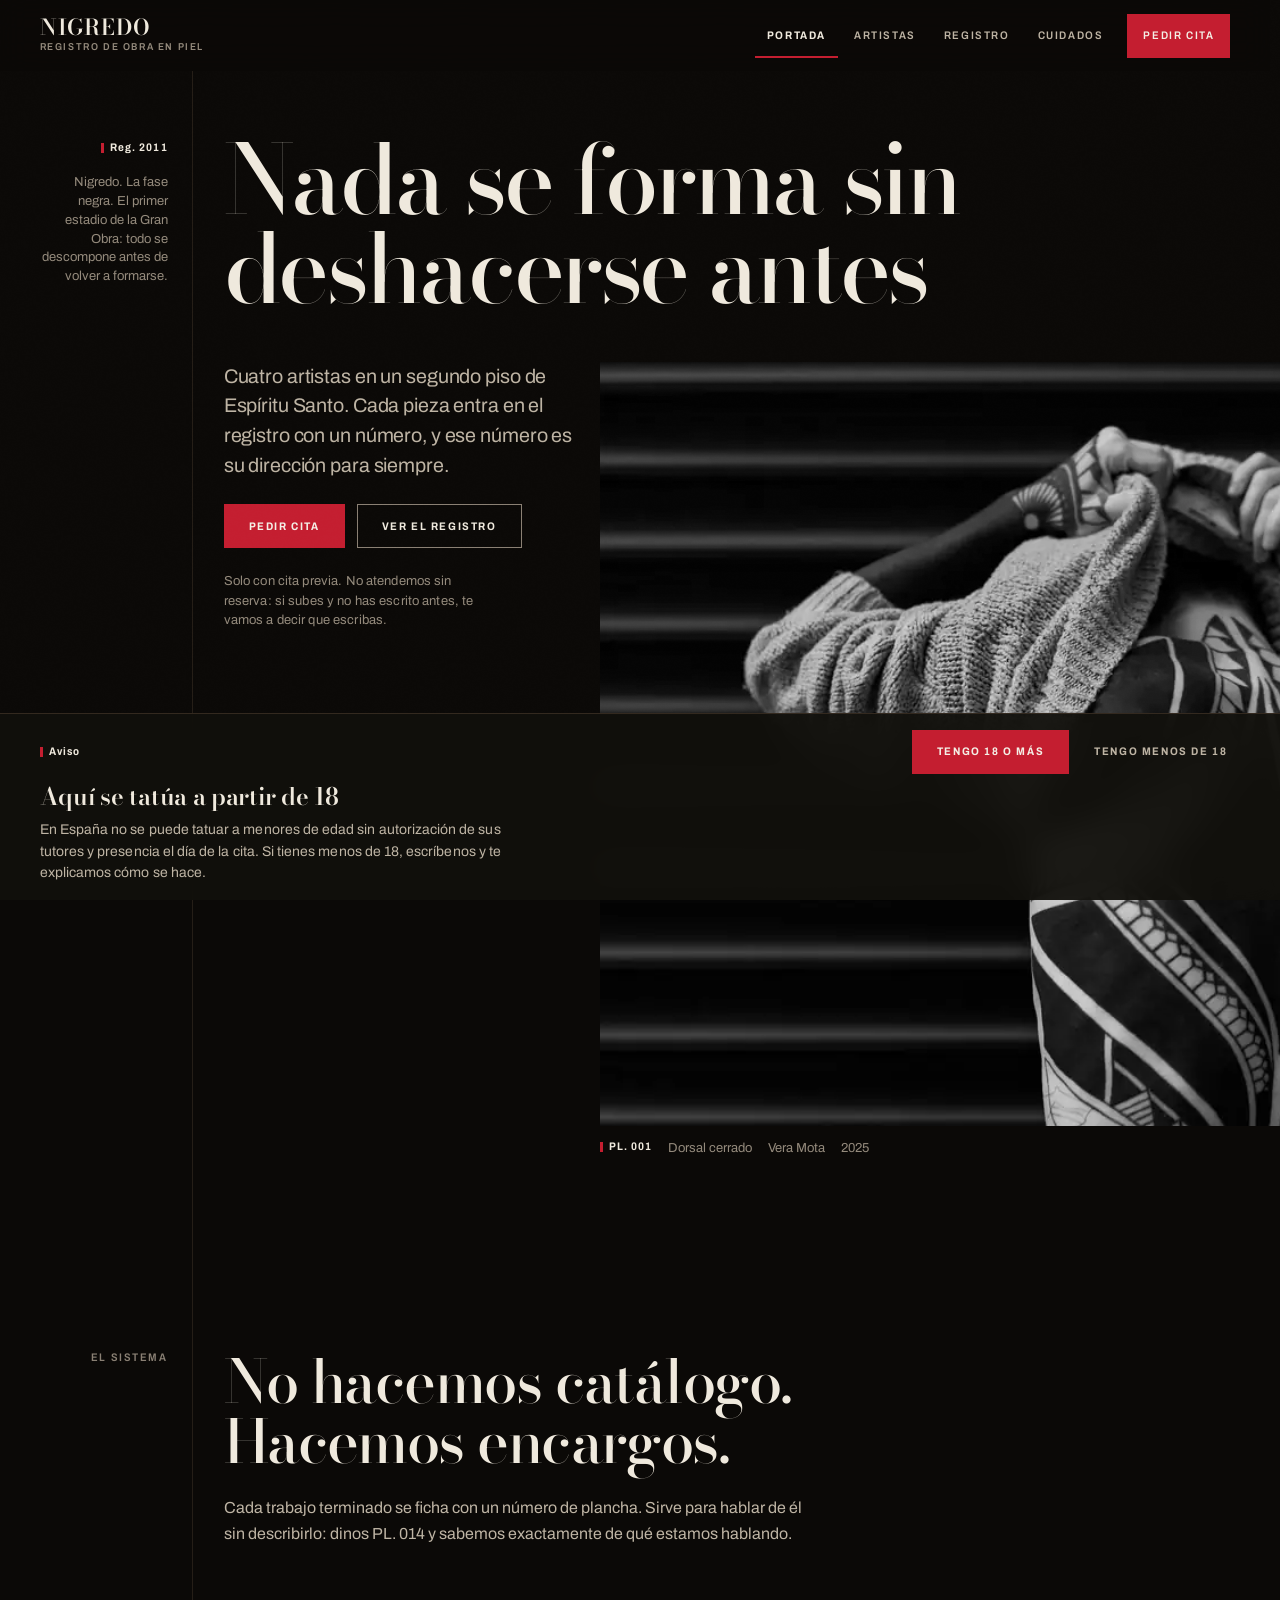
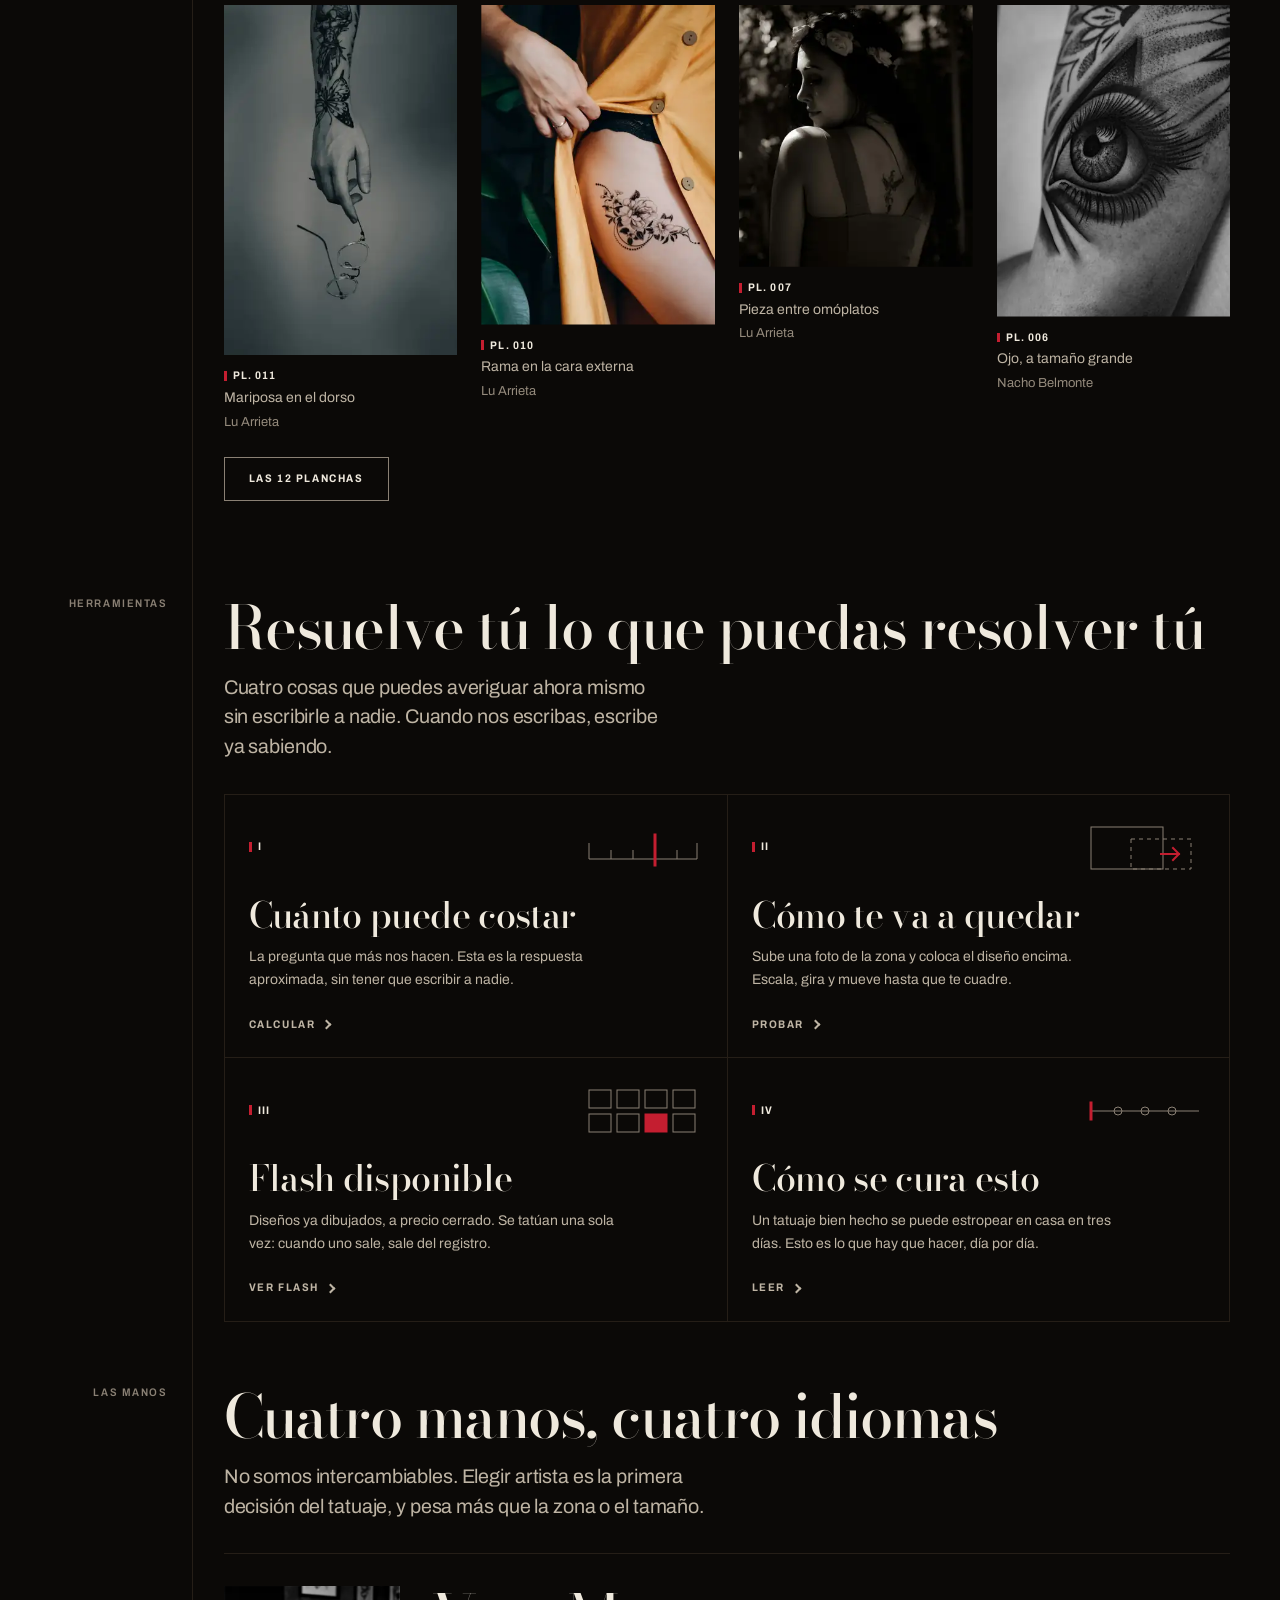
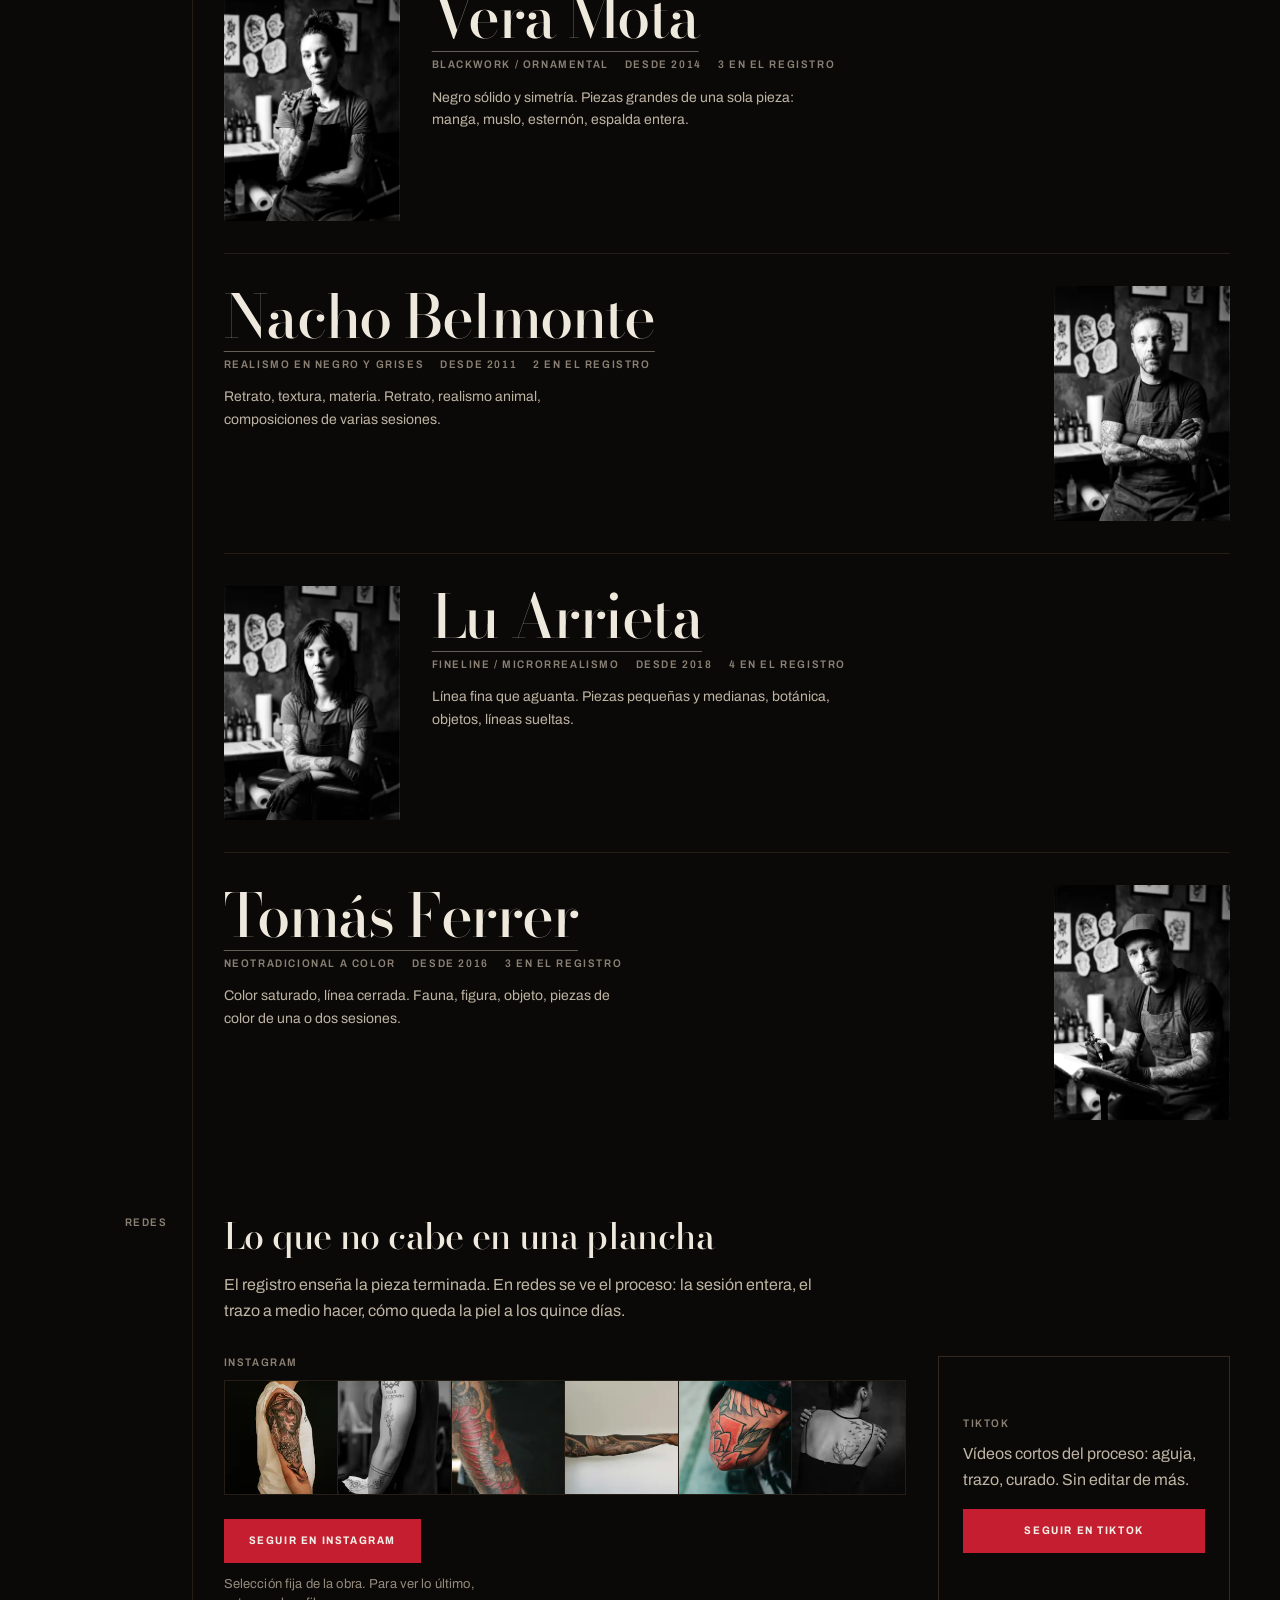
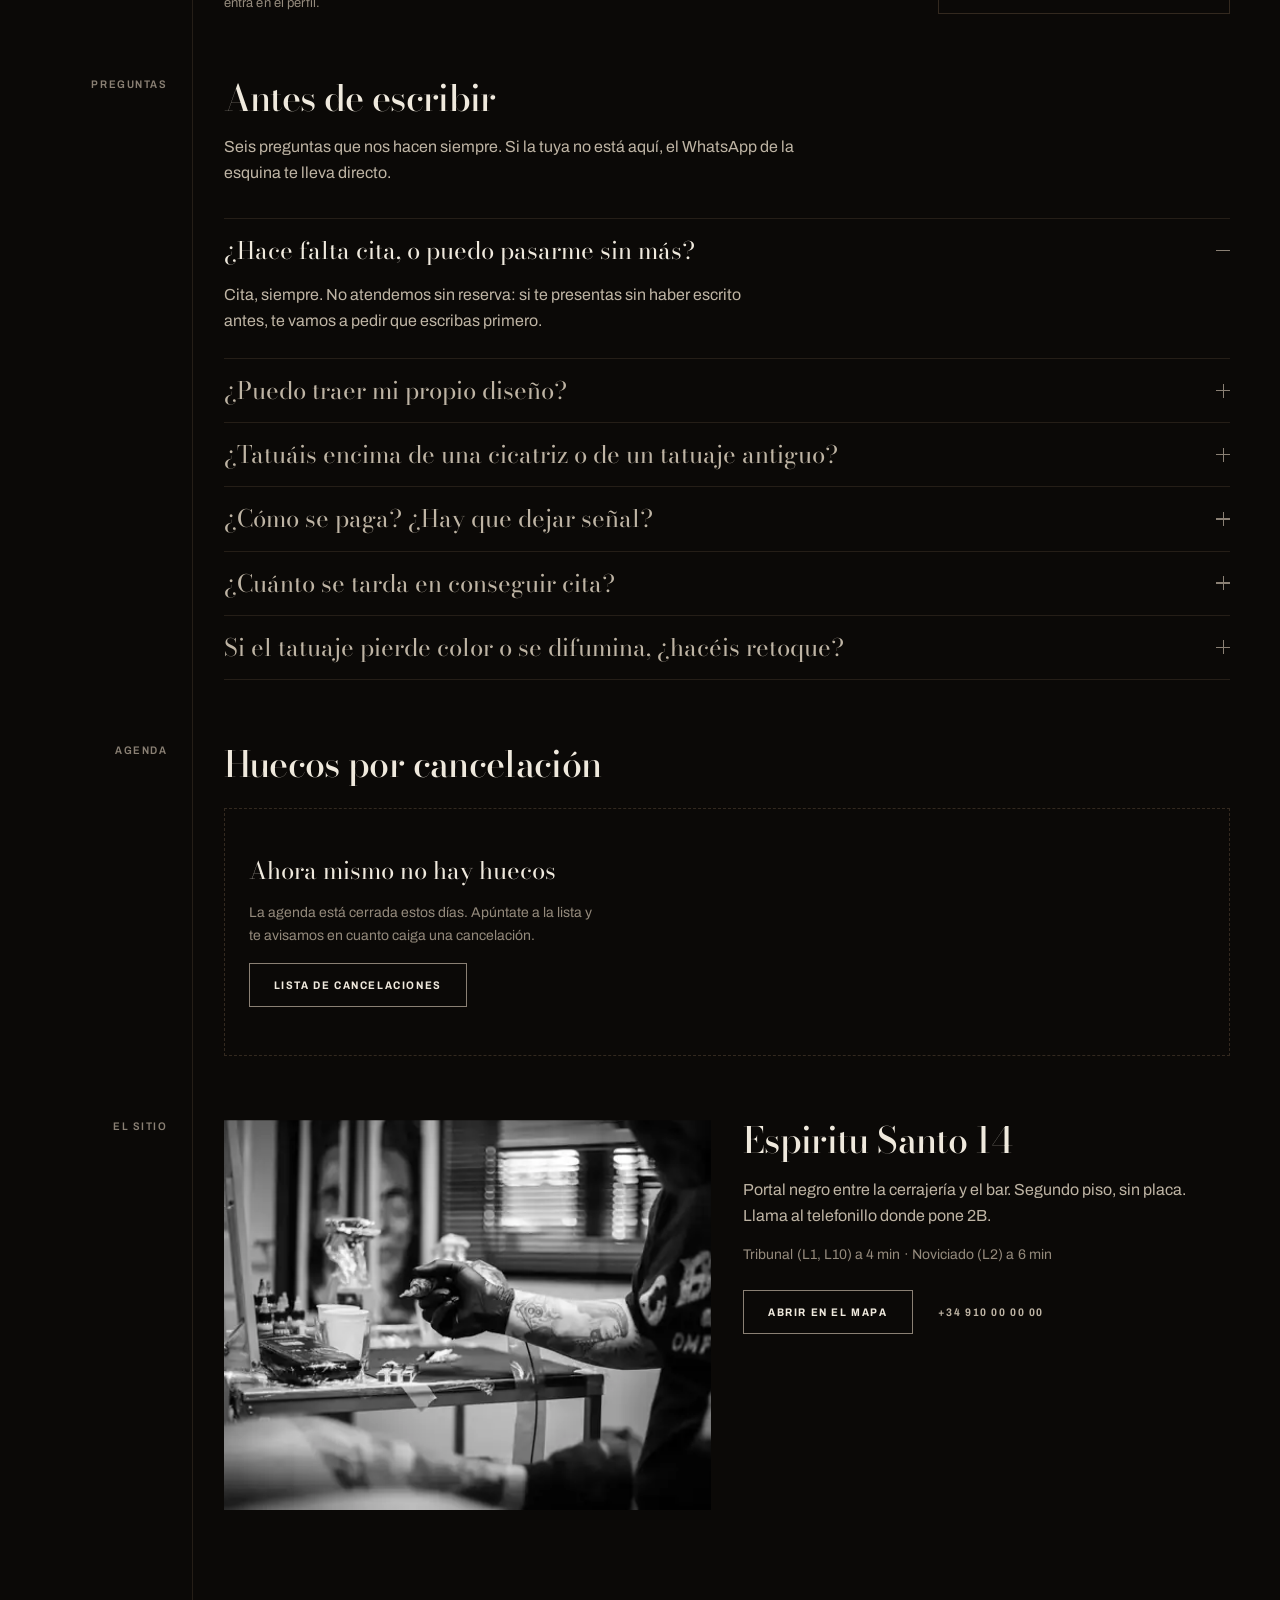
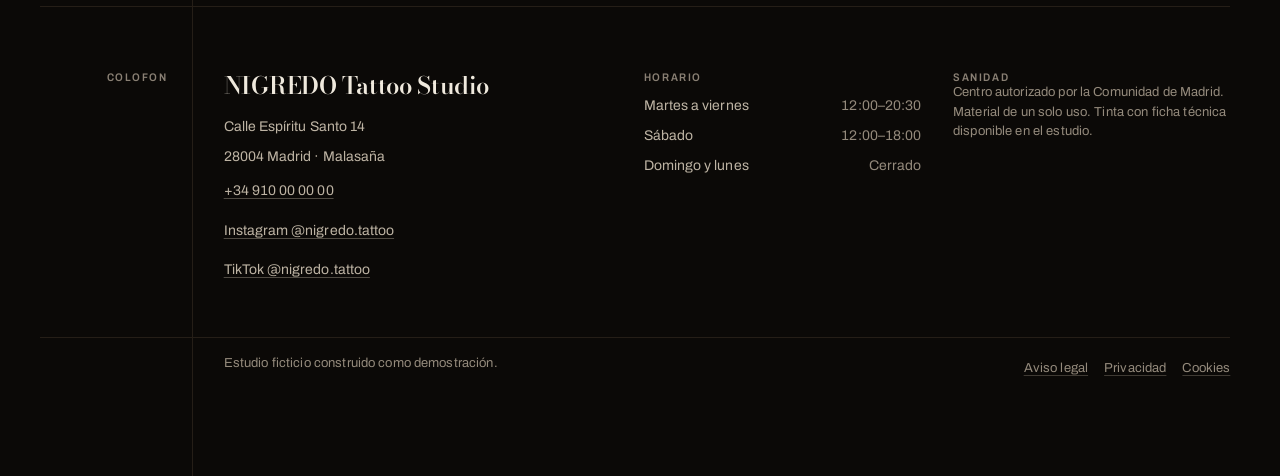
==== commit d7858b8e: "Redes sociales y preguntas frecuentes en la portada Nueva seccion "Redes" entre Artistas y Preguntas" ====
--- a/index.html
+++ b/index.html
@@ -34,7 +34,7 @@
 <script src="js/content.js" defer=""></script>
 <script src="js/core.js" defer=""></script>
 <script src="js/home.js" defer=""></script>
-<script type="application/ld+json">{"@context":"https://schema.org","@type":"TattooParlor","name":"NIGREDO Tattoo Studio","description":"Estudio de tatuaje en Malasaña. Cuatro artistas, cuatro lenguajes. Solo por cita.","url":"https://nigredo.example/","telephone":"+34 910 00 00 00","image":"https://nigredo.example/assets/img/hero-1200.webp","priceRange":"€€","address":{"@type":"PostalAddress","streetAddress":"Calle Espíritu Santo 14","postalCode":"28004","addressLocality":"Madrid","addressCountry":"ES"},"geo":{"@type":"GeoCoordinates","latitude":40.4257,"longitude":-3.7038},"openingHoursSpecification":[{"@type":"OpeningHoursSpecification","dayOfWeek":["Tuesday","Wednesday","Thursday","Friday"],"opens":"12:00","closes":"20:30"},{"@type":"OpeningHoursSpecification","dayOfWeek":["Saturday"],"opens":"12:00","closes":"18:00"}],"sameAs":["https://instagram.com/nigredo.tattoo"],"employee":[{"@type":"Person","name":"Vera Mota","jobTitle":"Blackwork / ornamental"},{"@type":"Person","name":"Nacho Belmonte","jobTitle":"Realismo en negro y grises"},{"@type":"Person","name":"Lu Arrieta","jobTitle":"Fineline / microrrealismo"},{"@type":"Person","name":"Tomás Ferrer","jobTitle":"Neotradicional a color"}]}</script></head>
+<script type="application/ld+json">{"@context":"https://schema.org","@type":"TattooParlor","name":"NIGREDO Tattoo Studio","description":"Estudio de tatuaje en Malasaña. Cuatro artistas, cuatro lenguajes. Solo por cita.","url":"https://nigredo.example/","telephone":"+34 910 00 00 00","image":"https://nigredo.example/assets/img/hero-1200.webp","priceRange":"€€","address":{"@type":"PostalAddress","streetAddress":"Calle Espíritu Santo 14","postalCode":"28004","addressLocality":"Madrid","addressCountry":"ES"},"geo":{"@type":"GeoCoordinates","latitude":40.4257,"longitude":-3.7038},"openingHoursSpecification":[{"@type":"OpeningHoursSpecification","dayOfWeek":["Tuesday","Wednesday","Thursday","Friday"],"opens":"12:00","closes":"20:30"},{"@type":"OpeningHoursSpecification","dayOfWeek":["Saturday"],"opens":"12:00","closes":"18:00"}],"sameAs":["https://instagram.com/nigredo.tattoo","https://www.tiktok.com/@nigredo.tattoo"],"employee":[{"@type":"Person","name":"Vera Mota","jobTitle":"Blackwork / ornamental"},{"@type":"Person","name":"Nacho Belmonte","jobTitle":"Realismo en negro y grises"},{"@type":"Person","name":"Lu Arrieta","jobTitle":"Fineline / microrrealismo"},{"@type":"Person","name":"Tomás Ferrer","jobTitle":"Neotradicional a color"}]}</script></head>
 
 <body>
 <!--
@@ -140,6 +140,33 @@
       </div>
     </section>
 
+    <!-- ============ REDES ============ -->
+    <section class="band band--tight" aria-labelledby="t-redes">
+      <div class="reg">
+        <div class="reg__margin"><p class="label">Redes</p></div>
+        <div class="reg__body">
+          <h2 class="d3 rsv-d3" id="t-redes" data-redes-titular="">Lo que no cabe en una plancha</h2>
+          <p class="body fg-2" style="margin-top:var(--s4)" data-redes-entradilla="">El registro enseña la pieza terminada. En redes se ve el proceso: la sesión entera, el trazo a medio hacer, cómo queda la piel a los quince días.</p>
+        </div>
+      </div>
+      <div class="reg" style="margin-top:var(--s6)">
+        <div class="reg__margin"></div>
+        <div class="reg__full" data-redes-cuerpo=""><div class="cols cols--73"><div><p class="label">Instagram</p><ul class="ig__grid" role="list" style="margin-top:var(--s3)"><li><a class="ig__foto" href="https://instagram.com/nigredo.tattoo" rel="noopener" aria-label="Rostro y ornamento, de Nacho Belmonte. Abre el perfil de Instagram."><img src="assets/img/pl-002-380.webp" srcset="assets/img/pl-002-1500.webp 1500w, assets/img/pl-002-900.webp 900w, assets/img/pl-002-720.webp 720w, assets/img/pl-002-600.webp 600w, assets/img/pl-002-380.webp 380w" sizes="(min-width: 60rem) 11vw, 30vw" alt="" width="1000" height="562" loading="lazy" decoding="async"></a></li><li><a class="ig__foto" href="https://instagram.com/nigredo.tattoo" rel="noopener" aria-label="Tres piezas, una lectura, de Lu Arrieta. Abre el perfil de Instagram."><img src="assets/img/pl-003-380.webp" srcset="assets/img/pl-003-1500.webp 1500w, assets/img/pl-003-900.webp 900w, assets/img/pl-003-720.webp 720w, assets/img/pl-003-600.webp 600w, assets/img/pl-003-380.webp 380w" sizes="(min-width: 60rem) 11vw, 30vw" alt="" width="1000" height="1499" loading="lazy" decoding="async"></a></li><li><a class="ig__foto" href="https://instagram.com/nigredo.tattoo" rel="noopener" aria-label="Dragón a color, de Tomás Ferrer. Abre el perfil de Instagram."><img src="assets/img/pl-004-380.webp" srcset="assets/img/pl-004-1500.webp 1500w, assets/img/pl-004-900.webp 900w, assets/img/pl-004-720.webp 720w, assets/img/pl-004-600.webp 600w, assets/img/pl-004-380.webp 380w" sizes="(min-width: 60rem) 11vw, 30vw" alt="" width="1000" height="667" loading="lazy" decoding="async"></a></li><li><a class="ig__foto" href="https://instagram.com/nigredo.tattoo" rel="noopener" aria-label="Manga de punta a punta, de Vera Mota. Abre el perfil de Instagram."><img src="assets/img/pl-005-380.webp" srcset="assets/img/pl-005-1500.webp 1500w, assets/img/pl-005-900.webp 900w, assets/img/pl-005-720.webp 720w, assets/img/pl-005-600.webp 600w, assets/img/pl-005-380.webp 380w" sizes="(min-width: 60rem) 11vw, 30vw" alt="" width="1000" height="667" loading="lazy" decoding="async"></a></li><li><a class="ig__foto" href="https://instagram.com/nigredo.tattoo" rel="noopener" aria-label="Rosas de línea gruesa, de Tomás Ferrer. Abre el perfil de Instagram."><img src="assets/img/pl-008-380.webp" srcset="assets/img/pl-008-1500.webp 1500w, assets/img/pl-008-900.webp 900w, assets/img/pl-008-720.webp 720w, assets/img/pl-008-600.webp 600w, assets/img/pl-008-380.webp 380w" sizes="(min-width: 60rem) 11vw, 30vw" alt="" width="1000" height="1503" loading="lazy" decoding="async"></a></li><li><a class="ig__foto" href="https://instagram.com/nigredo.tattoo" rel="noopener" aria-label="Bandada, de Vera Mota. Abre el perfil de Instagram."><img src="assets/img/pl-009-380.webp" srcset="assets/img/pl-009-1500.webp 1500w, assets/img/pl-009-900.webp 900w, assets/img/pl-009-720.webp 720w, assets/img/pl-009-600.webp 600w, assets/img/pl-009-380.webp 380w" sizes="(min-width: 60rem) 11vw, 30vw" alt="" width="1000" height="1500" loading="lazy" decoding="async"></a></li></ul><a class="btn btn--stamp" style="margin-top:var(--s5)" href="https://instagram.com/nigredo.tattoo" rel="noopener">Seguir en Instagram</a><p class="xs fg-3" style="margin-top:var(--s3);max-width:40ch">Selección fija de la obra. Para ver lo último, entra en el perfil.</p></div><div class="tiktok"><p class="label">TikTok</p><p class="body fg-2" style="margin-top:var(--s3)">Vídeos cortos del proceso: aguja, trazo, curado. Sin editar de más.</p><a class="btn btn--stamp" style="margin-top:var(--s4)" href="https://www.tiktok.com/@nigredo.tattoo" rel="noopener">Seguir en TikTok</a></div></div></div>
+      </div>
+    </section>
+
+    <!-- ============ PREGUNTAS ============ -->
+    <section class="band band--tight" aria-labelledby="t-faq">
+      <div class="reg">
+        <div class="reg__margin"><p class="label">Preguntas</p></div>
+        <div class="reg__body">
+          <h2 class="d3 rsv-d3" id="t-faq" data-faq-titular="">Antes de escribir</h2>
+          <p class="body fg-2" style="margin-top:var(--s4)" data-faq-entradilla="">Seis preguntas que nos hacen siempre. Si la tuya no está aquí, el WhatsApp de la esquina te lleva directo.</p>
+          <div data-faq-lista="" style="margin-top:var(--s6)"><div class="faq"><details class="faq__item" name="faq" open=""><summary class="faq__pregunta"><span>¿Hace falta cita, o puedo pasarme sin más?</span><span class="faq__marca" aria-hidden="true"></span></summary><div class="faq__interior"><div class="faq__respuesta"><p class="body fg-2">Cita, siempre. No atendemos sin reserva: si te presentas sin haber escrito antes, te vamos a pedir que escribas primero.</p></div></div></details><details class="faq__item" name="faq"><summary class="faq__pregunta"><span>¿Puedo traer mi propio diseño?</span><span class="faq__marca" aria-hidden="true"></span></summary><div class="faq__interior"><div class="faq__respuesta"><p class="body fg-2">Sí, pero lo revisamos antes. Un diseño pensado para pantalla no siempre funciona sobre piel, así que el artista puede pedir cambios de tamaño o de trazo antes de la cita.</p></div></div></details><details class="faq__item" name="faq"><summary class="faq__pregunta"><span>¿Tatuáis encima de una cicatriz o de un tatuaje antiguo?</span><span class="faq__marca" aria-hidden="true"></span></summary><div class="faq__interior"><div class="faq__respuesta"><p class="body fg-2">Depende de qué haya debajo. Cuéntanoslo al pedir cita: casi siempre hace falta rediseñar sobre lo que ya está, y eso suele pedir una sesión más de lo normal.</p></div></div></details><details class="faq__item" name="faq"><summary class="faq__pregunta"><span>¿Cómo se paga? ¿Hay que dejar señal?</span><span class="faq__marca" aria-hidden="true"></span></summary><div class="faq__interior"><div class="faq__respuesta"><p class="body fg-2">En el estudio, en efectivo o con tarjeta. Para piezas grandes pedimos una señal al confirmar la cita, que se descuenta del precio final.</p></div></div></details><details class="faq__item" name="faq"><summary class="faq__pregunta"><span>¿Cuánto se tarda en conseguir cita?</span><span class="faq__marca" aria-hidden="true"></span></summary><div class="faq__interior"><div class="faq__respuesta"><p class="body fg-2">Entre cuatro y seis semanas, según artista y tamaño. Si alguien cancela antes, aparece aquí abajo, en huecos por cancelación.</p><a class="faq__enlace" href="#t-huecos">Ver huecos por cancelación</a></div></div></details><details class="faq__item" name="faq"><summary class="faq__pregunta"><span>Si el tatuaje pierde color o se difumina, ¿hacéis retoque?</span><span class="faq__marca" aria-hidden="true"></span></summary><div class="faq__interior"><div class="faq__respuesta"><p class="body fg-2">El primer retoque es gratis dentro de los tres meses siguientes, si has seguido la guía de cuidados. Pasado ese plazo, se cobra como una sesión corta.</p><a class="faq__enlace" href="cuidados.html">Leer la guía de cuidados</a></div></div></details></div></div>
+        </div>
+      </div>
+    </section>
+
     <!-- ============ HUECOS ============ -->
     <section class="band band--tight" aria-labelledby="t-huecos">
       <div class="reg">
@@ -164,7 +191,7 @@
 
   </main>
 
-  <footer class="pie" data-pie=""><div class="reg"><div class="reg__margin"><p class="label">Colofon</p></div><div class="reg__body pie__cuerpo"><div class="pie__bloque"><h2 class="d4">NIGREDO Tattoo Studio</h2><address class="pie__dir sm fg-2">Calle Espíritu Santo 14<br>28004 Madrid · Malasaña<br><a href="tel:+34910000000" class="num">+34 910 00 00 00</a><br><a href="https://instagram.com/nigredo.tattoo" rel="noopener">@nigredo.tattoo</a></address></div><div class="pie__bloque"><p class="label">Horario</p><dl class="pie__horas sm"><div class="pie__hora"><dt>Martes a viernes</dt><dd class="num">12:00–20:30</dd></div><div class="pie__hora"><dt>Sábado</dt><dd class="num">12:00–18:00</dd></div><div class="pie__hora"><dt>Domingo y lunes</dt><dd class="num">Cerrado</dd></div></dl></div><div class="pie__bloque"><p class="label">Sanidad</p><p class="xs fg-3">Centro autorizado por la Comunidad de Madrid. Material de un solo uso. Tinta con ficha técnica disponible en el estudio.</p></div></div></div><div class="reg pie__base"><div class="reg__margin"></div><div class="reg__body pie__legal"><p class="xs fg-3">Estudio ficticio construido como demostración.</p><ul class="pie__legales xs" role="list"><li><a href="#">Aviso legal</a></li><li><a href="#">Privacidad</a></li><li><a href="#">Cookies</a></li></ul></div></div></footer>
+  <footer class="pie" data-pie=""><div class="reg"><div class="reg__margin"><p class="label">Colofon</p></div><div class="reg__body pie__cuerpo"><div class="pie__bloque"><h2 class="d4">NIGREDO Tattoo Studio</h2><address class="pie__dir sm fg-2">Calle Espíritu Santo 14<br>28004 Madrid · Malasaña<br><a href="tel:+34910000000" class="num">+34 910 00 00 00</a><br><a href="https://instagram.com/nigredo.tattoo" rel="noopener">Instagram @nigredo.tattoo</a><br><a href="https://www.tiktok.com/@nigredo.tattoo" rel="noopener">TikTok @nigredo.tattoo</a></address></div><div class="pie__bloque"><p class="label">Horario</p><dl class="pie__horas sm"><div class="pie__hora"><dt>Martes a viernes</dt><dd class="num">12:00–20:30</dd></div><div class="pie__hora"><dt>Sábado</dt><dd class="num">12:00–18:00</dd></div><div class="pie__hora"><dt>Domingo y lunes</dt><dd class="num">Cerrado</dd></div></dl></div><div class="pie__bloque"><p class="label">Sanidad</p><p class="xs fg-3">Centro autorizado por la Comunidad de Madrid. Material de un solo uso. Tinta con ficha técnica disponible en el estudio.</p></div></div></div><div class="reg pie__base"><div class="reg__margin"></div><div class="reg__body pie__legal"><p class="xs fg-3">Estudio ficticio construido como demostración.</p><ul class="pie__legales xs" role="list"><li><a href="#">Aviso legal</a></li><li><a href="#">Privacidad</a></li><li><a href="#">Cookies</a></li></ul></div></div></footer>
 </div>
 
 
--- a/css/site.css
+++ b/css/site.css
@@ -375,6 +375,125 @@
   /* Se alternan los lados: la retícula se rompe a proposito. */
   .firma:nth-child(even) { grid-template-columns: minmax(0, 1fr) minmax(0, 11rem); }
   .firma:nth-child(even) .firma__retrato { order: 2; }
+}
+
+/* --- REDES SOCIALES --------------------------------------------------------- */
+/* Contact sheet, no viñetas de icono: filete recto entre celdas, como el
+   resto del registro. Cada foto abre el perfil real, no un post concreto —
+   por eso el aria-label describe la plancha en vez de fingir un permalink.   */
+
+.ig__grid {
+  display: grid;
+  grid-template-columns: repeat(3, minmax(0, 1fr));
+  gap: var(--hair);
+  background: var(--rule);
+  border: var(--hair) solid var(--rule);
+}
+@media (min-width: 60rem) {
+  .ig__grid { grid-template-columns: repeat(6, minmax(0, 1fr)); }
+}
+.ig__foto {
+  display: block;
+  aspect-ratio: 1 / 1;
+  overflow: hidden;
+  background: var(--ink-inset);
+}
+.ig__foto img {
+  width: 100%; height: 100%;
+  object-fit: cover;
+  transition: transform var(--t-panel) var(--ease-out);
+}
+@media (hover: hover) and (pointer: fine) {
+  .ig__foto:hover img { transform: scale(1.06); }
+}
+.ig__foto:focus-visible { outline: 2px solid var(--lacre); outline-offset: -3px; }
+
+/* TikTok no tiene fotos que mostrar de verdad — es vídeo — así que en vez de
+   fingir una miniatura, es una nota franca en su propia caja.               */
+.tiktok {
+  height: 100%;
+  padding: var(--s5);
+  border: var(--hair) solid var(--rule-lit);
+}
+@media (min-width: 60rem) {
+  .tiktok { display: grid; align-content: center; }
+}
+
+/* --- PREGUNTAS FRECUENTES ---------------------------------------------------- */
+/* <details>/<summary> nativo. La animacion es solo grid-template-rows, sin
+   JavaScript: los navegadores actuales tratan el contenido cerrado con
+   content-visibility, no con display:none, así que la transición corre en
+   los dos sentidos. Donde no corra, el acordeón sigue funcionando igual,
+   solo que sin barniz.                                                       */
+
+.faq { border-top: var(--hair) solid var(--rule); }
+.faq__item { border-bottom: var(--hair) solid var(--rule); }
+.faq__item summary { list-style: none; }
+.faq__item summary::-webkit-details-marker { display: none; }
+
+.faq__pregunta {
+  display: flex;
+  align-items: center;
+  justify-content: space-between;
+  gap: var(--s4);
+  min-height: var(--touch);
+  padding-block: var(--s4);
+  cursor: pointer;
+}
+.faq__pregunta span:first-child {
+  font-family: var(--ff-display);
+  font-optical-sizing: auto;
+  font-size: var(--fs-d4);
+  line-height: 1.3;
+  color: var(--fg-2);
+  transition: color var(--t-fast) ease;
+}
+.faq__item[open] .faq__pregunta span:first-child { color: var(--fg); }
+@media (hover: hover) and (pointer: fine) {
+  .faq__pregunta:hover span:first-child { color: var(--fg); }
+}
+.faq__pregunta:focus-visible { outline: 2px solid var(--lacre); outline-offset: -3px; }
+
+/* La marca: una cruz que se aplana a raya al abrir. Sin icono de libreria. */
+.faq__marca { position: relative; flex: none; width: 14px; height: 14px; }
+.faq__marca::before, .faq__marca::after {
+  content: "";
+  position: absolute; inset: 0; margin: auto;
+  background: var(--fg-mute);
+  transition: transform var(--t-ui) var(--ease-out), background-color var(--t-fast) ease;
+}
+.faq__marca::before { width: 100%; height: 1.5px; }
+.faq__marca::after { width: 1.5px; height: 100%; }
+.faq__item[open] .faq__marca::after { transform: scaleY(0); }
+@media (hover: hover) and (pointer: fine) {
+  .faq__item:hover .faq__marca::before,
+  .faq__item:hover .faq__marca::after { background: var(--fg); }
+}
+
+.faq__interior {
+  display: grid;
+  grid-template-rows: 0fr;
+  transition: grid-template-rows var(--t-ui) var(--ease-out);
+}
+.faq__item[open] .faq__interior { grid-template-rows: 1fr; }
+.faq__respuesta { overflow: hidden; min-height: 0; }
+.faq__respuesta p { max-width: 58ch; padding-bottom: var(--s5); }
+/* padding-block, no solo font-size: sin el, el enlace se queda en 23 px de
+   alto y no llega al minimo tactil de 24 px que pide WCAG 2.5.8.             */
+.faq__enlace {
+  display: inline-block;
+  padding-block: 3px;
+  margin: 0 0 calc(var(--s5) - 3px);
+  font-size: var(--fs-sm);
+  color: var(--fg-2);
+  text-underline-offset: 3px;
+}
+@media (hover: hover) and (pointer: fine) {
+  .faq__enlace:hover { color: var(--fg); }
+}
+
+@media (prefers-reduced-motion: reduce) {
+  .faq__interior, .faq__marca::before, .faq__marca::after { transition: none; }
 }
 
 /* --- HUECOS ---------------------------------------------------------------- */
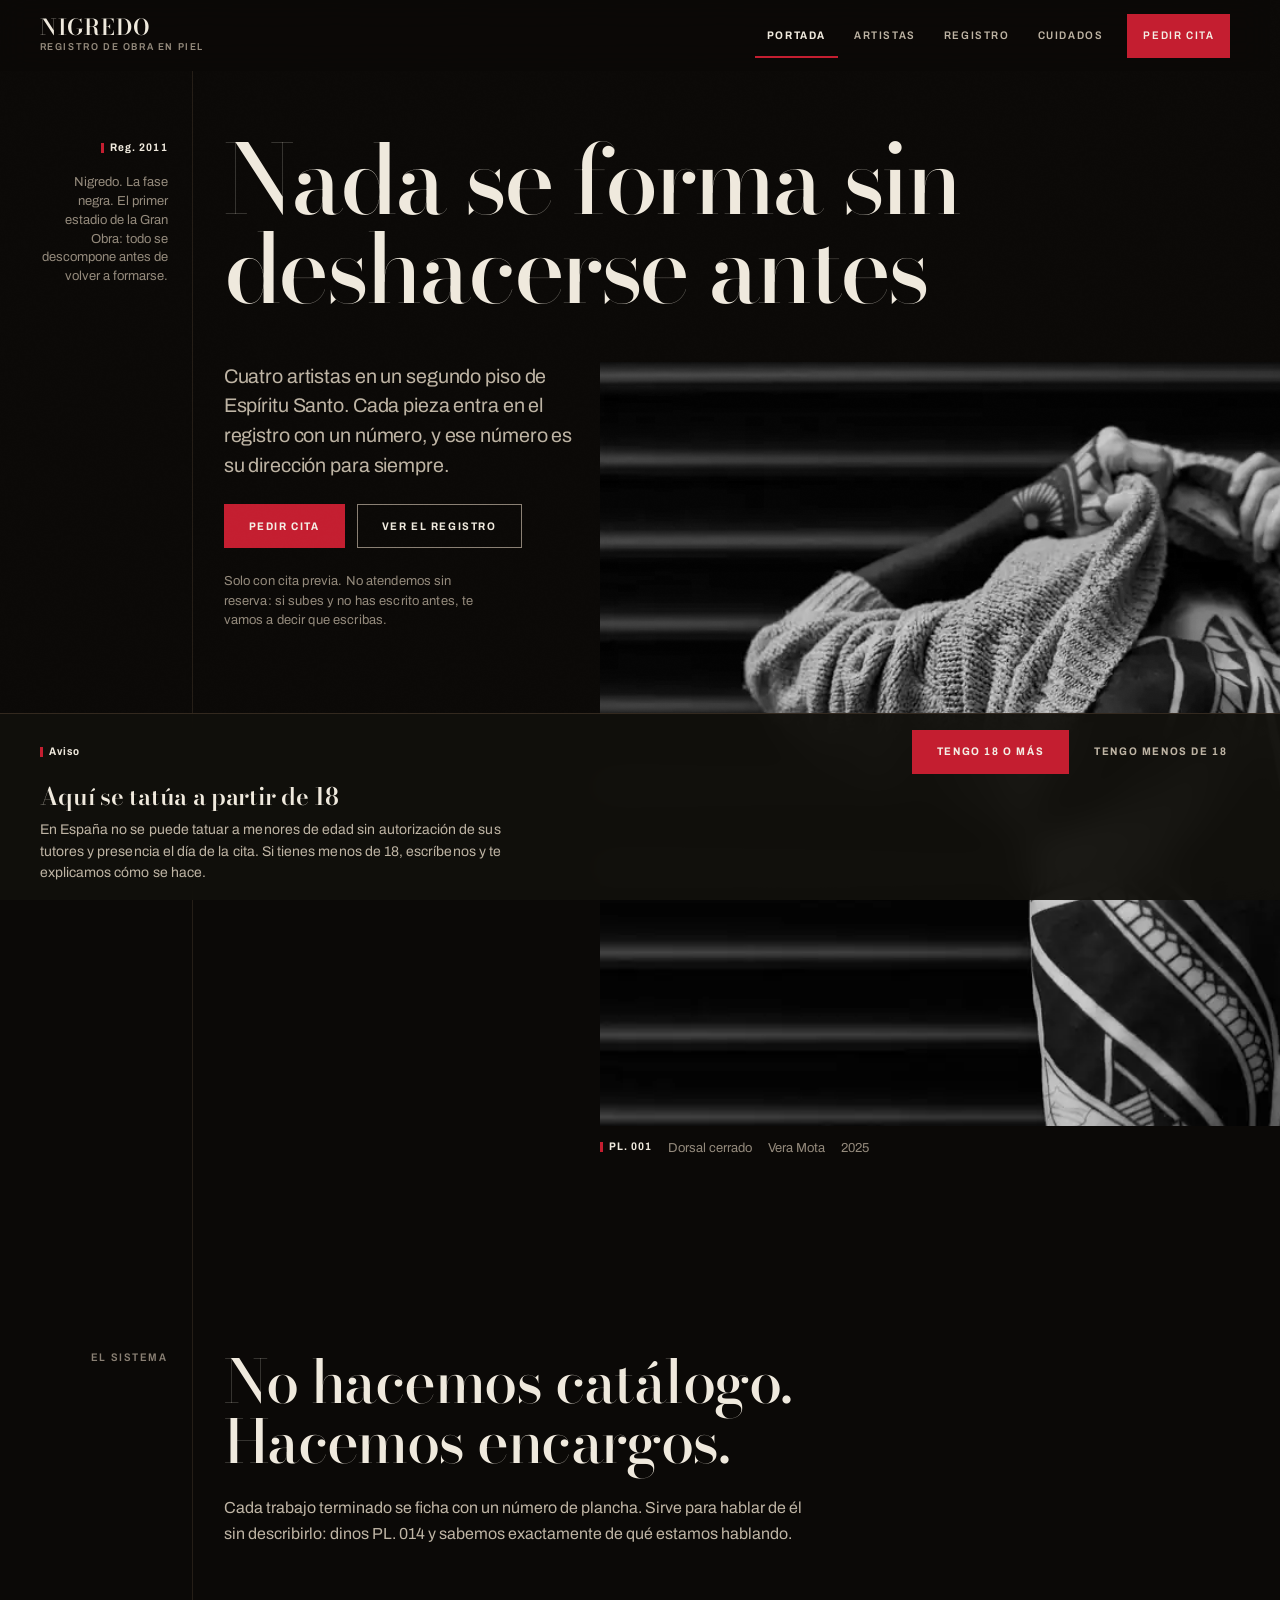
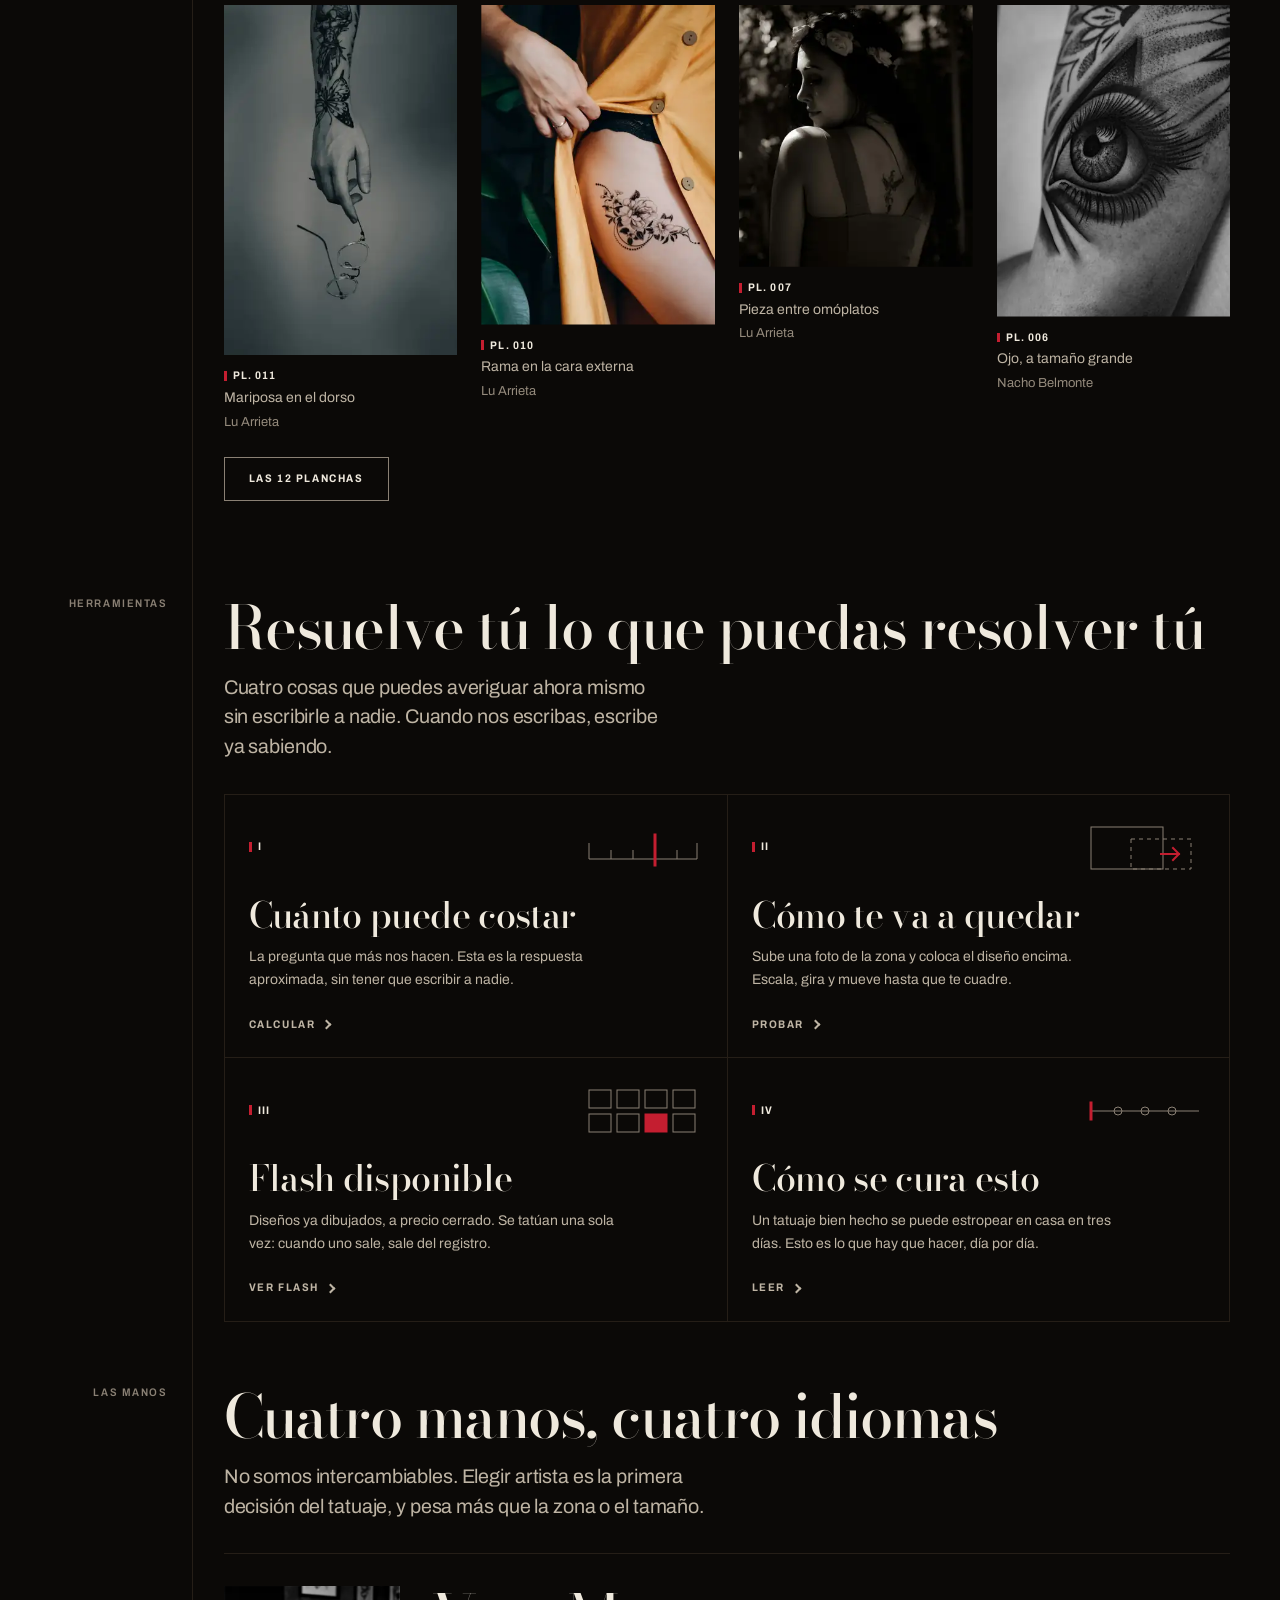
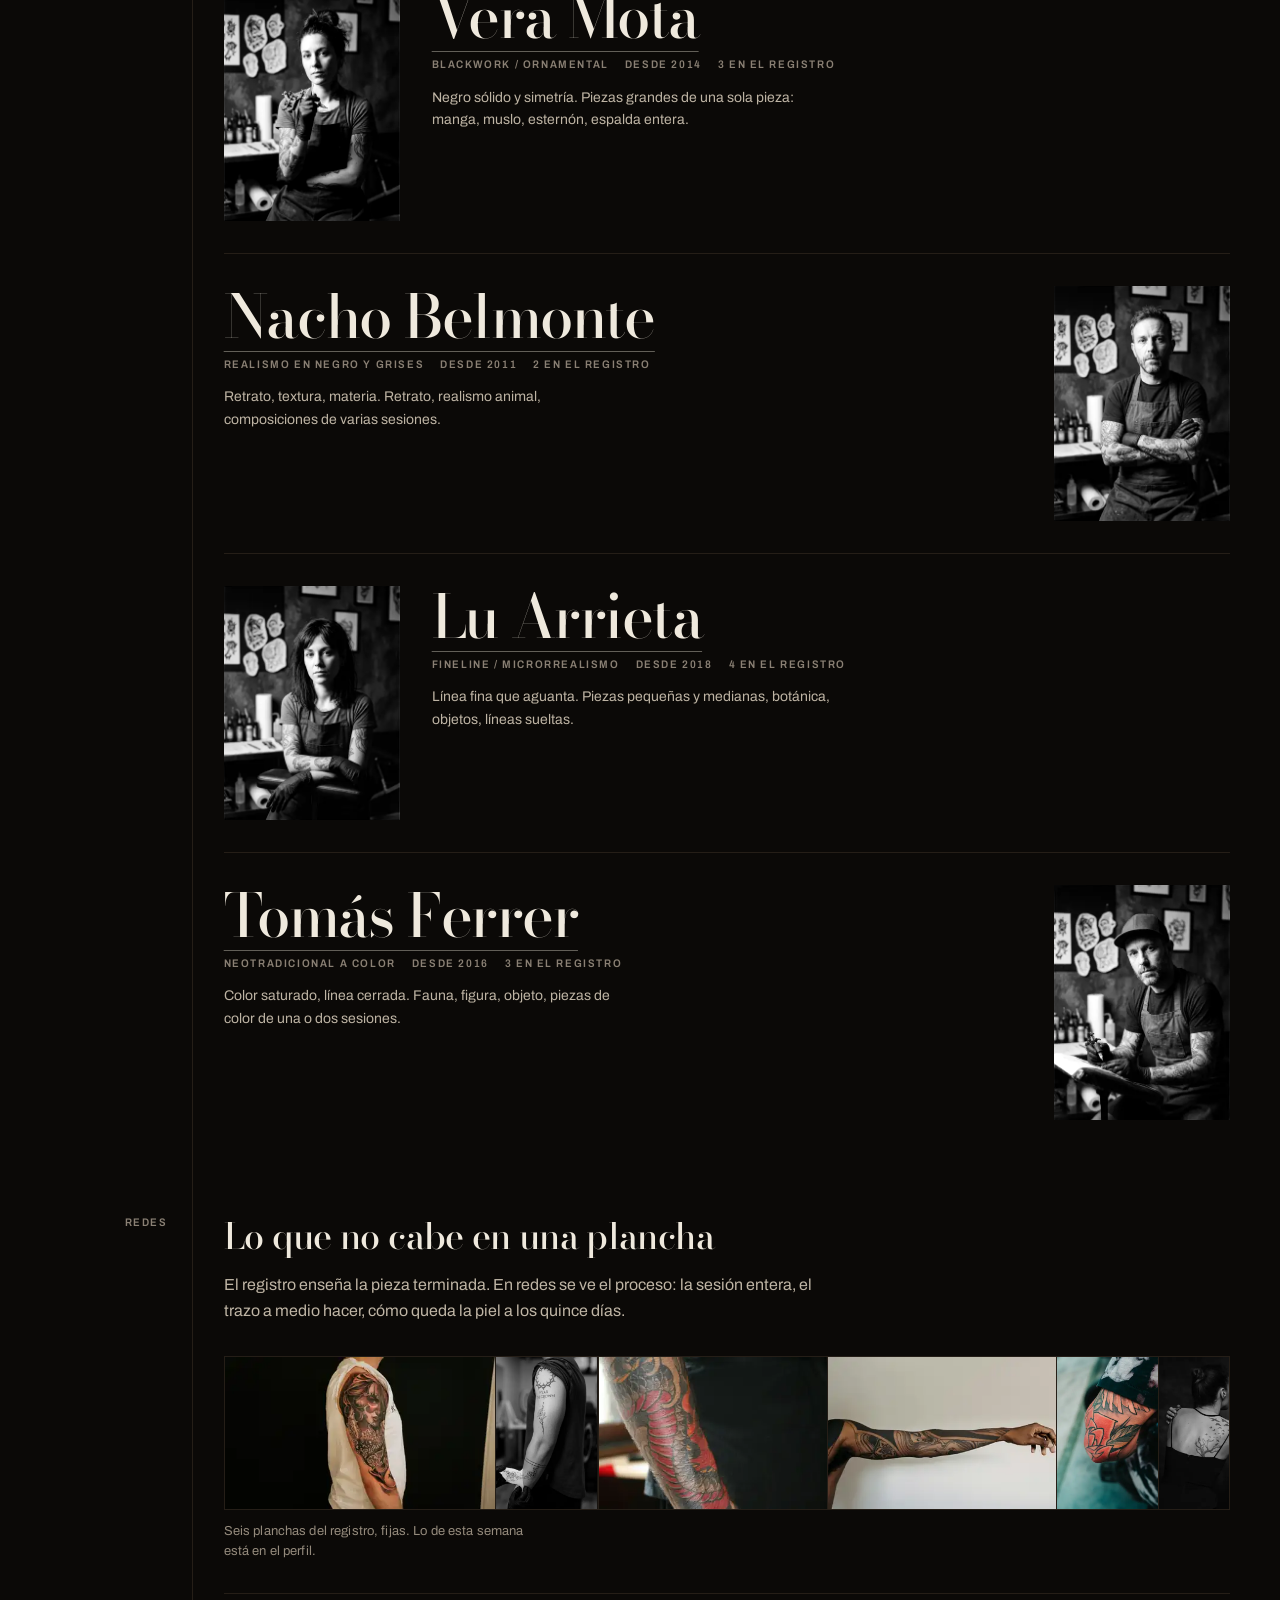
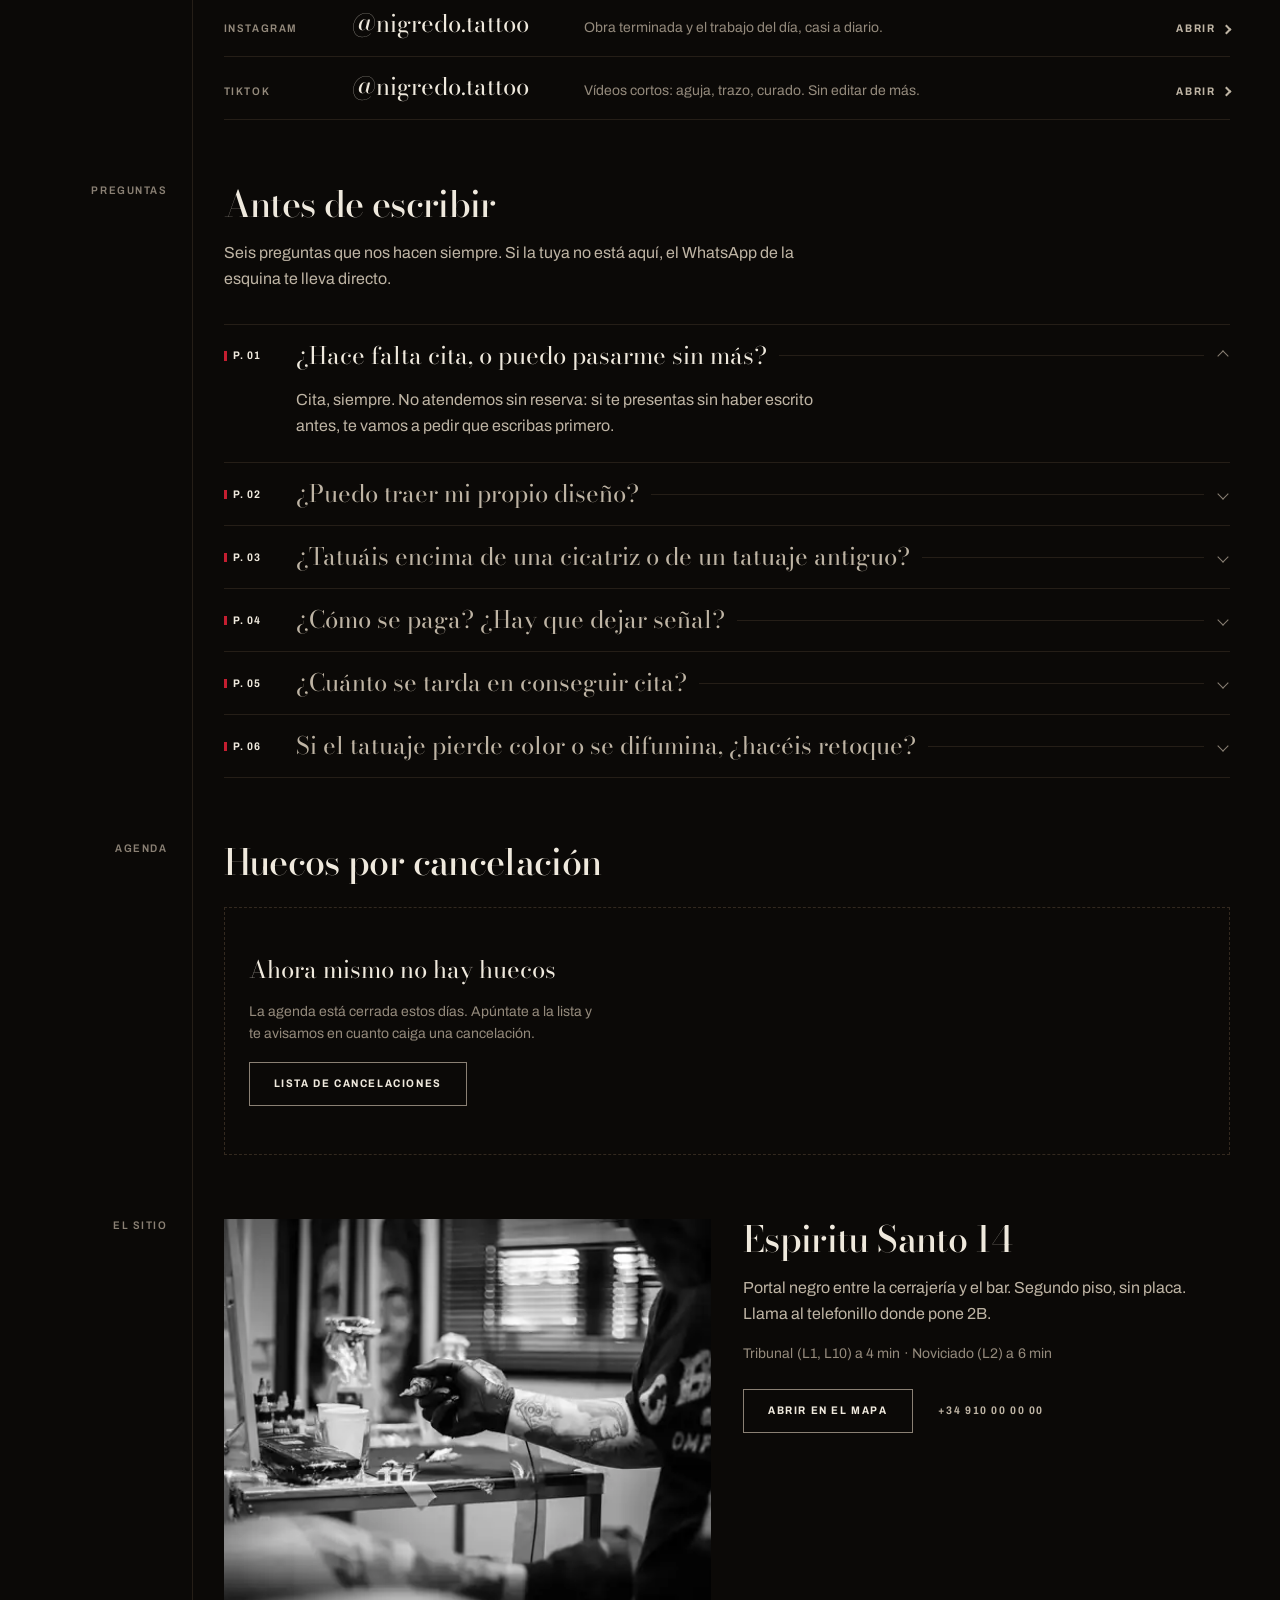
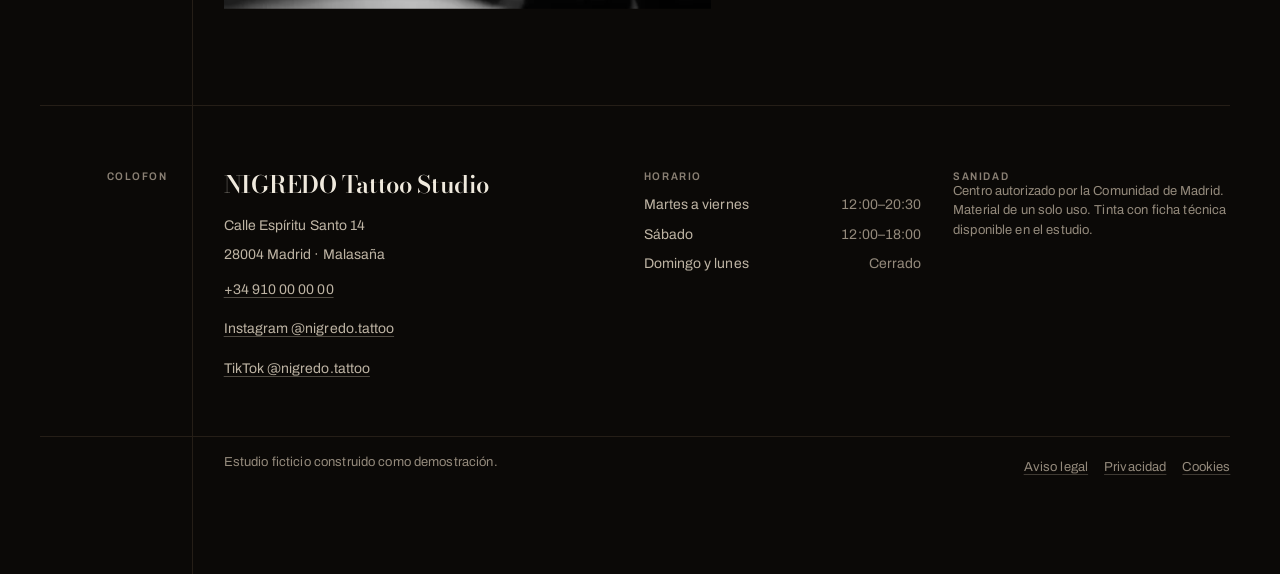
==== commit e50a883b: "Rehechas las secciones de redes y de preguntas REDES. La rejilla de miniaturas cuadradas era justo l" ====
--- a/index.html
+++ b/index.html
@@ -141,7 +141,7 @@
     </section>
 
     <!-- ============ REDES ============ -->
-    <section class="band band--tight" aria-labelledby="t-redes">
+    <section class="band band--tight" aria-labelledby="t-redes" data-redes-seccion="">
       <div class="reg">
         <div class="reg__margin"><p class="label">Redes</p></div>
         <div class="reg__body">
@@ -151,7 +151,7 @@
       </div>
       <div class="reg" style="margin-top:var(--s6)">
         <div class="reg__margin"></div>
-        <div class="reg__full" data-redes-cuerpo=""><div class="cols cols--73"><div><p class="label">Instagram</p><ul class="ig__grid" role="list" style="margin-top:var(--s3)"><li><a class="ig__foto" href="https://instagram.com/nigredo.tattoo" rel="noopener" aria-label="Rostro y ornamento, de Nacho Belmonte. Abre el perfil de Instagram."><img src="assets/img/pl-002-380.webp" srcset="assets/img/pl-002-1500.webp 1500w, assets/img/pl-002-900.webp 900w, assets/img/pl-002-720.webp 720w, assets/img/pl-002-600.webp 600w, assets/img/pl-002-380.webp 380w" sizes="(min-width: 60rem) 11vw, 30vw" alt="" width="1000" height="562" loading="lazy" decoding="async"></a></li><li><a class="ig__foto" href="https://instagram.com/nigredo.tattoo" rel="noopener" aria-label="Tres piezas, una lectura, de Lu Arrieta. Abre el perfil de Instagram."><img src="assets/img/pl-003-380.webp" srcset="assets/img/pl-003-1500.webp 1500w, assets/img/pl-003-900.webp 900w, assets/img/pl-003-720.webp 720w, assets/img/pl-003-600.webp 600w, assets/img/pl-003-380.webp 380w" sizes="(min-width: 60rem) 11vw, 30vw" alt="" width="1000" height="1499" loading="lazy" decoding="async"></a></li><li><a class="ig__foto" href="https://instagram.com/nigredo.tattoo" rel="noopener" aria-label="Dragón a color, de Tomás Ferrer. Abre el perfil de Instagram."><img src="assets/img/pl-004-380.webp" srcset="assets/img/pl-004-1500.webp 1500w, assets/img/pl-004-900.webp 900w, assets/img/pl-004-720.webp 720w, assets/img/pl-004-600.webp 600w, assets/img/pl-004-380.webp 380w" sizes="(min-width: 60rem) 11vw, 30vw" alt="" width="1000" height="667" loading="lazy" decoding="async"></a></li><li><a class="ig__foto" href="https://instagram.com/nigredo.tattoo" rel="noopener" aria-label="Manga de punta a punta, de Vera Mota. Abre el perfil de Instagram."><img src="assets/img/pl-005-380.webp" srcset="assets/img/pl-005-1500.webp 1500w, assets/img/pl-005-900.webp 900w, assets/img/pl-005-720.webp 720w, assets/img/pl-005-600.webp 600w, assets/img/pl-005-380.webp 380w" sizes="(min-width: 60rem) 11vw, 30vw" alt="" width="1000" height="667" loading="lazy" decoding="async"></a></li><li><a class="ig__foto" href="https://instagram.com/nigredo.tattoo" rel="noopener" aria-label="Rosas de línea gruesa, de Tomás Ferrer. Abre el perfil de Instagram."><img src="assets/img/pl-008-380.webp" srcset="assets/img/pl-008-1500.webp 1500w, assets/img/pl-008-900.webp 900w, assets/img/pl-008-720.webp 720w, assets/img/pl-008-600.webp 600w, assets/img/pl-008-380.webp 380w" sizes="(min-width: 60rem) 11vw, 30vw" alt="" width="1000" height="1503" loading="lazy" decoding="async"></a></li><li><a class="ig__foto" href="https://instagram.com/nigredo.tattoo" rel="noopener" aria-label="Bandada, de Vera Mota. Abre el perfil de Instagram."><img src="assets/img/pl-009-380.webp" srcset="assets/img/pl-009-1500.webp 1500w, assets/img/pl-009-900.webp 900w, assets/img/pl-009-720.webp 720w, assets/img/pl-009-600.webp 600w, assets/img/pl-009-380.webp 380w" sizes="(min-width: 60rem) 11vw, 30vw" alt="" width="1000" height="1500" loading="lazy" decoding="async"></a></li></ul><a class="btn btn--stamp" style="margin-top:var(--s5)" href="https://instagram.com/nigredo.tattoo" rel="noopener">Seguir en Instagram</a><p class="xs fg-3" style="margin-top:var(--s3);max-width:40ch">Selección fija de la obra. Para ver lo último, entra en el perfil.</p></div><div class="tiktok"><p class="label">TikTok</p><p class="body fg-2" style="margin-top:var(--s3)">Vídeos cortos del proceso: aguja, trazo, curado. Sin editar de más.</p><a class="btn btn--stamp" style="margin-top:var(--s4)" href="https://www.tiktok.com/@nigredo.tattoo" rel="noopener">Seguir en TikTok</a></div></div></div>
+        <div class="reg__full" data-redes-cuerpo=""><div class="hoja"><ul class="hoja__tira" role="list"><li class="hoja__hueco" style="aspect-ratio:1.7794"><a class="hoja__frame" href="https://instagram.com/nigredo.tattoo" rel="noopener" aria-label="Rostro y ornamento, de Nacho Belmonte. Abre Instagram."><img src="assets/img/pl-002-380.webp" srcset="assets/img/pl-002-1500.webp 1500w, assets/img/pl-002-900.webp 900w, assets/img/pl-002-720.webp 720w, assets/img/pl-002-600.webp 600w, assets/img/pl-002-380.webp 380w" sizes="240px" alt="" width="1000" height="562" loading="lazy" decoding="async"></a></li><li class="hoja__hueco" style="aspect-ratio:0.6673"><a class="hoja__frame" href="https://instagram.com/nigredo.tattoo" rel="noopener" aria-label="Tres piezas, una lectura, de Lu Arrieta. Abre Instagram."><img src="assets/img/pl-003-380.webp" srcset="assets/img/pl-003-1500.webp 1500w, assets/img/pl-003-900.webp 900w, assets/img/pl-003-720.webp 720w, assets/img/pl-003-600.webp 600w, assets/img/pl-003-380.webp 380w" sizes="240px" alt="" width="1000" height="1499" loading="lazy" decoding="async"></a></li><li class="hoja__hueco" style="aspect-ratio:1.5"><a class="hoja__frame" href="https://instagram.com/nigredo.tattoo" rel="noopener" aria-label="Dragón a color, de Tomás Ferrer. Abre Instagram."><img src="assets/img/pl-004-380.webp" srcset="assets/img/pl-004-1500.webp 1500w, assets/img/pl-004-900.webp 900w, assets/img/pl-004-720.webp 720w, assets/img/pl-004-600.webp 600w, assets/img/pl-004-380.webp 380w" sizes="240px" alt="" width="1000" height="667" loading="lazy" decoding="async"></a></li><li class="hoja__hueco" style="aspect-ratio:1.5"><a class="hoja__frame" href="https://instagram.com/nigredo.tattoo" rel="noopener" aria-label="Manga de punta a punta, de Vera Mota. Abre Instagram."><img src="assets/img/pl-005-380.webp" srcset="assets/img/pl-005-1500.webp 1500w, assets/img/pl-005-900.webp 900w, assets/img/pl-005-720.webp 720w, assets/img/pl-005-600.webp 600w, assets/img/pl-005-380.webp 380w" sizes="240px" alt="" width="1000" height="667" loading="lazy" decoding="async"></a></li><li class="hoja__hueco" style="aspect-ratio:0.6655"><a class="hoja__frame" href="https://instagram.com/nigredo.tattoo" rel="noopener" aria-label="Rosas de línea gruesa, de Tomás Ferrer. Abre Instagram."><img src="assets/img/pl-008-380.webp" srcset="assets/img/pl-008-1500.webp 1500w, assets/img/pl-008-900.webp 900w, assets/img/pl-008-720.webp 720w, assets/img/pl-008-600.webp 600w, assets/img/pl-008-380.webp 380w" sizes="240px" alt="" width="1000" height="1503" loading="lazy" decoding="async"></a></li><li class="hoja__hueco" style="aspect-ratio:0.6667"><a class="hoja__frame" href="https://instagram.com/nigredo.tattoo" rel="noopener" aria-label="Bandada, de Vera Mota. Abre Instagram."><img src="assets/img/pl-009-380.webp" srcset="assets/img/pl-009-1500.webp 1500w, assets/img/pl-009-900.webp 900w, assets/img/pl-009-720.webp 720w, assets/img/pl-009-600.webp 600w, assets/img/pl-009-380.webp 380w" sizes="240px" alt="" width="1000" height="1500" loading="lazy" decoding="async"></a></li></ul></div><p class="xs fg-3 hoja__nota">Seis planchas del registro, fijas. Lo de esta semana está en el perfil.</p><ul class="cuentas" role="list"><li><a class="cuenta" href="https://instagram.com/nigredo.tattoo" rel="noopener"><span class="label cuenta__red">Instagram</span><span class="cuenta__usuario">@nigredo.tattoo</span><span class="cuenta__que">Obra terminada y el trabajo del día, casi a diario.</span><span class="cuenta__ir">Abrir<i aria-hidden="true"></i></span></a></li><li><a class="cuenta" href="https://www.tiktok.com/@nigredo.tattoo" rel="noopener"><span class="label cuenta__red">TikTok</span><span class="cuenta__usuario">@nigredo.tattoo</span><span class="cuenta__que">Vídeos cortos: aguja, trazo, curado. Sin editar de más.</span><span class="cuenta__ir">Abrir<i aria-hidden="true"></i></span></a></li></ul></div>
       </div>
     </section>
 
@@ -162,7 +162,7 @@
         <div class="reg__body">
           <h2 class="d3 rsv-d3" id="t-faq" data-faq-titular="">Antes de escribir</h2>
           <p class="body fg-2" style="margin-top:var(--s4)" data-faq-entradilla="">Seis preguntas que nos hacen siempre. Si la tuya no está aquí, el WhatsApp de la esquina te lleva directo.</p>
-          <div data-faq-lista="" style="margin-top:var(--s6)"><div class="faq"><details class="faq__item" name="faq" open=""><summary class="faq__pregunta"><span>¿Hace falta cita, o puedo pasarme sin más?</span><span class="faq__marca" aria-hidden="true"></span></summary><div class="faq__interior"><div class="faq__respuesta"><p class="body fg-2">Cita, siempre. No atendemos sin reserva: si te presentas sin haber escrito antes, te vamos a pedir que escribas primero.</p></div></div></details><details class="faq__item" name="faq"><summary class="faq__pregunta"><span>¿Puedo traer mi propio diseño?</span><span class="faq__marca" aria-hidden="true"></span></summary><div class="faq__interior"><div class="faq__respuesta"><p class="body fg-2">Sí, pero lo revisamos antes. Un diseño pensado para pantalla no siempre funciona sobre piel, así que el artista puede pedir cambios de tamaño o de trazo antes de la cita.</p></div></div></details><details class="faq__item" name="faq"><summary class="faq__pregunta"><span>¿Tatuáis encima de una cicatriz o de un tatuaje antiguo?</span><span class="faq__marca" aria-hidden="true"></span></summary><div class="faq__interior"><div class="faq__respuesta"><p class="body fg-2">Depende de qué haya debajo. Cuéntanoslo al pedir cita: casi siempre hace falta rediseñar sobre lo que ya está, y eso suele pedir una sesión más de lo normal.</p></div></div></details><details class="faq__item" name="faq"><summary class="faq__pregunta"><span>¿Cómo se paga? ¿Hay que dejar señal?</span><span class="faq__marca" aria-hidden="true"></span></summary><div class="faq__interior"><div class="faq__respuesta"><p class="body fg-2">En el estudio, en efectivo o con tarjeta. Para piezas grandes pedimos una señal al confirmar la cita, que se descuenta del precio final.</p></div></div></details><details class="faq__item" name="faq"><summary class="faq__pregunta"><span>¿Cuánto se tarda en conseguir cita?</span><span class="faq__marca" aria-hidden="true"></span></summary><div class="faq__interior"><div class="faq__respuesta"><p class="body fg-2">Entre cuatro y seis semanas, según artista y tamaño. Si alguien cancela antes, aparece aquí abajo, en huecos por cancelación.</p><a class="faq__enlace" href="#t-huecos">Ver huecos por cancelación</a></div></div></details><details class="faq__item" name="faq"><summary class="faq__pregunta"><span>Si el tatuaje pierde color o se difumina, ¿hacéis retoque?</span><span class="faq__marca" aria-hidden="true"></span></summary><div class="faq__interior"><div class="faq__respuesta"><p class="body fg-2">El primer retoque es gratis dentro de los tres meses siguientes, si has seguido la guía de cuidados. Pasado ese plazo, se cobra como una sesión corta.</p><a class="faq__enlace" href="cuidados.html">Leer la guía de cuidados</a></div></div></details></div></div>
+          <div data-faq-lista="" style="margin-top:var(--s6)"><div class="faq"><details class="faq__item" name="faq" open=""><summary class="faq__pregunta"><span class="plate-no faq__num">P. 01</span><span class="faq__texto">¿Hace falta cita, o puedo pasarme sin más?</span><span class="faq__filete" aria-hidden="true"></span><span class="faq__marca" aria-hidden="true"><i></i></span></summary><div class="faq__interior"><div class="faq__respuesta"><div class="faq__cuerpo"><p class="body fg-2">Cita, siempre. No atendemos sin reserva: si te presentas sin haber escrito antes, te vamos a pedir que escribas primero.</p></div></div></div></details><details class="faq__item" name="faq"><summary class="faq__pregunta"><span class="plate-no faq__num">P. 02</span><span class="faq__texto">¿Puedo traer mi propio diseño?</span><span class="faq__filete" aria-hidden="true"></span><span class="faq__marca" aria-hidden="true"><i></i></span></summary><div class="faq__interior"><div class="faq__respuesta"><div class="faq__cuerpo"><p class="body fg-2">Sí, pero lo revisamos antes. Un diseño pensado para pantalla no siempre funciona sobre piel, así que el artista puede pedir cambios de tamaño o de trazo antes de la cita.</p></div></div></div></details><details class="faq__item" name="faq"><summary class="faq__pregunta"><span class="plate-no faq__num">P. 03</span><span class="faq__texto">¿Tatuáis encima de una cicatriz o de un tatuaje antiguo?</span><span class="faq__filete" aria-hidden="true"></span><span class="faq__marca" aria-hidden="true"><i></i></span></summary><div class="faq__interior"><div class="faq__respuesta"><div class="faq__cuerpo"><p class="body fg-2">Depende de qué haya debajo. Cuéntanoslo al pedir cita: casi siempre hace falta rediseñar sobre lo que ya está, y eso suele pedir una sesión más de lo normal.</p></div></div></div></details><details class="faq__item" name="faq"><summary class="faq__pregunta"><span class="plate-no faq__num">P. 04</span><span class="faq__texto">¿Cómo se paga? ¿Hay que dejar señal?</span><span class="faq__filete" aria-hidden="true"></span><span class="faq__marca" aria-hidden="true"><i></i></span></summary><div class="faq__interior"><div class="faq__respuesta"><div class="faq__cuerpo"><p class="body fg-2">En el estudio, en efectivo o con tarjeta. Para piezas grandes pedimos una señal al confirmar la cita, que se descuenta del precio final.</p></div></div></div></details><details class="faq__item" name="faq"><summary class="faq__pregunta"><span class="plate-no faq__num">P. 05</span><span class="faq__texto">¿Cuánto se tarda en conseguir cita?</span><span class="faq__filete" aria-hidden="true"></span><span class="faq__marca" aria-hidden="true"><i></i></span></summary><div class="faq__interior"><div class="faq__respuesta"><div class="faq__cuerpo"><p class="body fg-2">Entre cuatro y seis semanas, según artista y tamaño. Si alguien cancela antes, aparece aquí abajo, en huecos por cancelación.</p><a class="faq__enlace" href="#t-huecos">Ver huecos por cancelación<i aria-hidden="true"></i></a></div></div></div></details><details class="faq__item" name="faq"><summary class="faq__pregunta"><span class="plate-no faq__num">P. 06</span><span class="faq__texto">Si el tatuaje pierde color o se difumina, ¿hacéis retoque?</span><span class="faq__filete" aria-hidden="true"></span><span class="faq__marca" aria-hidden="true"><i></i></span></summary><div class="faq__interior"><div class="faq__respuesta"><div class="faq__cuerpo"><p class="body fg-2">El primer retoque es gratis dentro de los tres meses siguientes, si has seguido la guía de cuidados. Pasado ese plazo, se cobra como una sesión corta.</p><a class="faq__enlace" href="cuidados.html">Leer la guía de cuidados<i aria-hidden="true"></i></a></div></div></div></details></div></div>
         </div>
       </div>
     </section>
--- a/css/site.css
+++ b/css/site.css
@@ -378,96 +378,210 @@
 }
 
 /* --- REDES SOCIALES --------------------------------------------------------- */
-/* Contact sheet, no viñetas de icono: filete recto entre celdas, como el
-   resto del registro. Cada foto abre el perfil real, no un post concreto —
-   por eso el aria-label describe la plancha en vez de fingir un permalink.   */
-
-.ig__grid {
-  display: grid;
-  grid-template-columns: repeat(3, minmax(0, 1fr));
+/* Hoja de contactos, no rejilla de miniaturas. Las planchas van a su
+   proporcion real, con el filete entre fotogramas y el alto en comun: es lo
+   que distingue una hoja de contactos de un mosaico de Instagram, y es lo
+   que separa "el proceso, sin filar" de "la obra, filada" de la tira de
+   arriba. En pantalla estrecha se arrastra de lado.                          */
+
+.hoja {
+  /* La hoja mide lo que miden sus fotogramas. Estirarla hasta el borde de la
+     columna deja un trozo de cartulina vacia al final, que es justo lo que
+     delata una rejilla rellenada a mano.                                     */
+  width: fit-content;
+  max-width: 100%;
+  border: var(--hair) solid var(--rule);
+  background: var(--ink-inset);
+  overflow-x: auto;
+  overscroll-behavior-x: contain;
+  scrollbar-width: none;
+}
+.hoja::-webkit-scrollbar { display: none; }
+
+.hoja__tira {
+  display: flex;
   gap: var(--hair);
-  background: var(--rule);
-  border: var(--hair) solid var(--rule);
-}
-@media (min-width: 60rem) {
-  .ig__grid { grid-template-columns: repeat(6, minmax(0, 1fr)); }
-}
-.ig__foto {
-  display: block;
-  aspect-ratio: 1 / 1;
-  overflow: hidden;
+  background: var(--rule);        /* el hueco entre fotogramas es el filete */
+  width: max-content;
+}
+/* El hueco reserva el sitio exacto de la foto antes de que llegue: el alto
+   manda y el ancho sale de la proporcion, asi que no hay salto.              */
+.hoja__hueco {
+  flex: none;
+  height: clamp(7rem, 15vw, 9.5rem);
   background: var(--ink-inset);
 }
-.ig__foto img {
-  width: 100%; height: 100%;
+.hoja__frame { display: block; height: 100%; }
+.hoja__frame img {
+  height: 100%;
+  width: auto;
+  max-width: none;
   object-fit: cover;
-  transition: transform var(--t-panel) var(--ease-out);
-}
-@media (hover: hover) and (pointer: fine) {
-  .ig__foto:hover img { transform: scale(1.06); }
-}
-.ig__foto:focus-visible { outline: 2px solid var(--lacre); outline-offset: -3px; }
-
-/* TikTok no tiene fotos que mostrar de verdad — es vídeo — así que en vez de
-   fingir una miniatura, es una nota franca en su propia caja.               */
-.tiktok {
-  height: 100%;
-  padding: var(--s5);
-  border: var(--hair) solid var(--rule-lit);
-}
-@media (min-width: 60rem) {
-  .tiktok { display: grid; align-content: center; }
-}
+  transition: opacity var(--t-ui) ease;
+}
+@media (hover: hover) and (pointer: fine) {
+  .hoja__frame:hover img { opacity: 0.74; }
+}
+.hoja__frame:focus-visible { outline: 2px solid var(--lacre); outline-offset: -3px; }
+
+.hoja__nota { margin-top: var(--s3); max-width: 46ch; }
+
+/* Las cuentas: filas de registro. Quien, donde, y que hay dentro que no este
+   en la web. El lacre solo aparece al pasar por encima, como en el indice de
+   herramientas: el rojo con relleno de esta pagina es para pedir cita.       */
+.cuentas {
+  margin-top: var(--s6);
+  border-top: var(--hair) solid var(--rule);
+}
+
+.cuenta {
+  display: grid;
+  grid-template-columns: minmax(0, 1fr) auto;
+  align-items: center;
+  gap: var(--s2) var(--s5);
+  padding-block: var(--s4);
+  border-bottom: var(--hair) solid var(--rule);
+  text-decoration: none;
+  transition: background-color var(--t-fast) ease;
+}
+.cuenta > * { min-width: 0; }
+.cuenta__red     { grid-column: 1; color: var(--fg-3); }
+.cuenta__ir      { grid-column: 2; grid-row: 1; }
+.cuenta__usuario { grid-column: 1 / -1; }
+.cuenta__que     { grid-column: 1 / -1; }
+
+@media (min-width: 48rem) {
+  .cuenta {
+    grid-template-columns: 6.5rem minmax(0, 13rem) minmax(0, 1fr) auto;
+    align-items: baseline;
+  }
+  .cuenta__red     { grid-row: 1; }
+  .cuenta__usuario { grid-column: 2; grid-row: 1; }
+  .cuenta__que     { grid-column: 3; grid-row: 1; }
+  .cuenta__ir      { grid-column: 4; grid-row: 1; }
+}
+
+.cuenta__usuario {
+  font-family: var(--ff-display);
+  font-optical-sizing: auto;
+  font-size: var(--fs-d4);
+  line-height: 1.2;
+  color: var(--fg);
+}
+.cuenta__que { font-size: var(--fs-sm); color: var(--fg-3); }
+
+.cuenta__ir {
+  display: inline-flex;
+  align-items: center;
+  gap: var(--s2);
+  font-size: var(--fs-label);
+  font-weight: 700;
+  font-stretch: 88%;
+  letter-spacing: var(--tr-label);
+  text-transform: uppercase;
+  color: var(--fg-2);
+  white-space: nowrap;
+  transition: color var(--t-fast) ease;
+}
+.cuenta__ir i {
+  width: 7px; height: 7px;
+  border-top: 2px solid currentColor;
+  border-right: 2px solid currentColor;
+  rotate: 45deg;
+  transition: translate var(--t-fast) var(--ease-out);
+}
+@media (hover: hover) and (pointer: fine) {
+  .cuenta:hover { background: var(--ink-field); }
+  .cuenta:hover .cuenta__ir { color: var(--lacre); }
+  .cuenta:hover .cuenta__ir i { translate: 3px 0; }
+}
+.cuenta:focus-visible { outline: 2px solid var(--lacre); outline-offset: -3px; }
 
 /* --- PREGUNTAS FRECUENTES ---------------------------------------------------- */
 /* <details>/<summary> nativo. La animacion es solo grid-template-rows, sin
    JavaScript: los navegadores actuales tratan el contenido cerrado con
-   content-visibility, no con display:none, así que la transición corre en
-   los dos sentidos. Donde no corra, el acordeón sigue funcionando igual,
-   solo que sin barniz.                                                       */
-
-.faq { border-top: var(--hair) solid var(--rule); }
+   content-visibility, no con display:none, asi que la transicion corre en los
+   dos sentidos. Donde no corra, el acordeon sigue funcionando igual.
+   La forma es la de un indice impreso: numero fichado en el margen, filete
+   de guia hasta la marca, y la respuesta alineada con la pregunta.           */
+
+.faq {
+  --faq-num: 3.75rem;             /* ancho de la columna del numero          */
+  border-top: var(--hair) solid var(--rule);
+}
 .faq__item { border-bottom: var(--hair) solid var(--rule); }
 .faq__item summary { list-style: none; }
 .faq__item summary::-webkit-details-marker { display: none; }
 
+/* En estrecho el numero se pone encima y la pregunta se queda con todo el
+   ancho: en columna, una Bodoni a tres lineas en 250 px no se lee, se
+   descifra. A partir de tableta vuelve a la forma de indice, con el numero
+   fichado en su columna.                                                     */
 .faq__pregunta {
-  display: flex;
-  align-items: center;
-  justify-content: space-between;
-  gap: var(--s4);
+  display: grid;
+  grid-template-columns: minmax(0, 1fr) auto;
+  align-items: center;
+  gap: var(--s2) var(--s3);
   min-height: var(--touch);
   padding-block: var(--s4);
   cursor: pointer;
 }
-.faq__pregunta span:first-child {
+.faq__num   { grid-column: 1; grid-row: 1; }
+.faq__marca { grid-column: 2; grid-row: 1; }
+.faq__texto { grid-column: 1 / -1; grid-row: 2; }
+
+.faq__texto {
   font-family: var(--ff-display);
   font-optical-sizing: auto;
   font-size: var(--fs-d4);
-  line-height: 1.3;
+  line-height: 1.25;
   color: var(--fg-2);
   transition: color var(--t-fast) ease;
 }
-.faq__item[open] .faq__pregunta span:first-child { color: var(--fg); }
-@media (hover: hover) and (pointer: fine) {
-  .faq__pregunta:hover span:first-child { color: var(--fg); }
+.faq__item[open] .faq__texto { color: var(--fg); }
+@media (hover: hover) and (pointer: fine) {
+  .faq__pregunta:hover .faq__texto { color: var(--fg); }
 }
 .faq__pregunta:focus-visible { outline: 2px solid var(--lacre); outline-offset: -3px; }
 
-/* La marca: una cruz que se aplana a raya al abrir. Sin icono de libreria. */
-.faq__marca { position: relative; flex: none; width: 14px; height: 14px; }
-.faq__marca::before, .faq__marca::after {
-  content: "";
-  position: absolute; inset: 0; margin: auto;
-  background: var(--fg-mute);
-  transition: transform var(--t-ui) var(--ease-out), background-color var(--t-fast) ease;
-}
-.faq__marca::before { width: 100%; height: 1.5px; }
-.faq__marca::after { width: 1.5px; height: 100%; }
-.faq__item[open] .faq__marca::after { transform: scaleY(0); }
-@media (hover: hover) and (pointer: fine) {
-  .faq__item:hover .faq__marca::before,
-  .faq__item:hover .faq__marca::after { background: var(--fg); }
+/* El filete de guia solo aparece donde la pregunta cabe en una linea. En
+   estrecho no lo hay: un filete cortado a media frase no guia nada.          */
+.faq__filete { display: none; }
+
+@media (min-width: 48rem) {
+  .faq__pregunta {
+    grid-template-columns: var(--faq-num) minmax(0, 1fr) auto;
+    gap: var(--s3);
+  }
+  .faq__texto { grid-column: 2; grid-row: 1; }
+  .faq__marca { grid-column: 3; grid-row: 1; }
+}
+@media (min-width: 60rem) {
+  .faq__pregunta {
+    grid-template-columns: var(--faq-num) auto minmax(var(--s6), 1fr) auto;
+  }
+  .faq__filete {
+    display: block;
+    grid-column: 3;
+    grid-row: 1;
+    align-self: center;
+    border-bottom: var(--hair) solid var(--rule);
+  }
+  .faq__marca { grid-column: 4; }
+}
+
+/* Punta trazada, no un mas y un menos de teclado. */
+.faq__marca { display: grid; place-items: center; width: 14px; height: 14px; }
+.faq__marca i {
+  width: 8px; height: 8px;
+  border-right: 1.5px solid var(--fg-mute);
+  border-bottom: 1.5px solid var(--fg-mute);
+  rotate: 45deg;
+  transition: rotate var(--t-ui) var(--ease-out), border-color var(--t-fast) ease;
+}
+.faq__item[open] .faq__marca i { rotate: 225deg; }
+@media (hover: hover) and (pointer: fine) {
+  .faq__pregunta:hover .faq__marca i { border-color: var(--fg); }
 }
 
 .faq__interior {
@@ -477,23 +591,41 @@
 }
 .faq__item[open] .faq__interior { grid-template-rows: 1fr; }
 .faq__respuesta { overflow: hidden; min-height: 0; }
-.faq__respuesta p { max-width: 58ch; padding-bottom: var(--s5); }
+
+.faq__cuerpo { padding-bottom: var(--s5); }
+/* La respuesta arranca donde arranca la pregunta, no donde el numero. */
+@media (min-width: 48rem) {
+  .faq__cuerpo { padding-left: calc(var(--faq-num) + var(--s3)); }
+}
+.faq__cuerpo p { max-width: 58ch; }
+
 /* padding-block, no solo font-size: sin el, el enlace se queda en 23 px de
    alto y no llega al minimo tactil de 24 px que pide WCAG 2.5.8.             */
 .faq__enlace {
-  display: inline-block;
+  display: inline-flex;
+  align-items: center;
+  gap: var(--s2);
   padding-block: 3px;
-  margin: 0 0 calc(var(--s5) - 3px);
+  margin-top: var(--s3);
   font-size: var(--fs-sm);
   color: var(--fg-2);
   text-underline-offset: 3px;
 }
+.faq__enlace i {
+  width: 6px; height: 6px;
+  border-top: 1.5px solid currentColor;
+  border-right: 1.5px solid currentColor;
+  rotate: 45deg;
+  transition: translate var(--t-fast) var(--ease-out);
+}
 @media (hover: hover) and (pointer: fine) {
   .faq__enlace:hover { color: var(--fg); }
+  .faq__enlace:hover i { translate: 3px 0; }
 }
 
 @media (prefers-reduced-motion: reduce) {
-  .faq__interior, .faq__marca::before, .faq__marca::after { transition: none; }
+  .faq__interior, .faq__marca i, .faq__enlace i,
+  .cuenta__ir i, .hoja__frame img { transition: none; }
 }
 
 /* --- HUECOS ---------------------------------------------------------------- */
